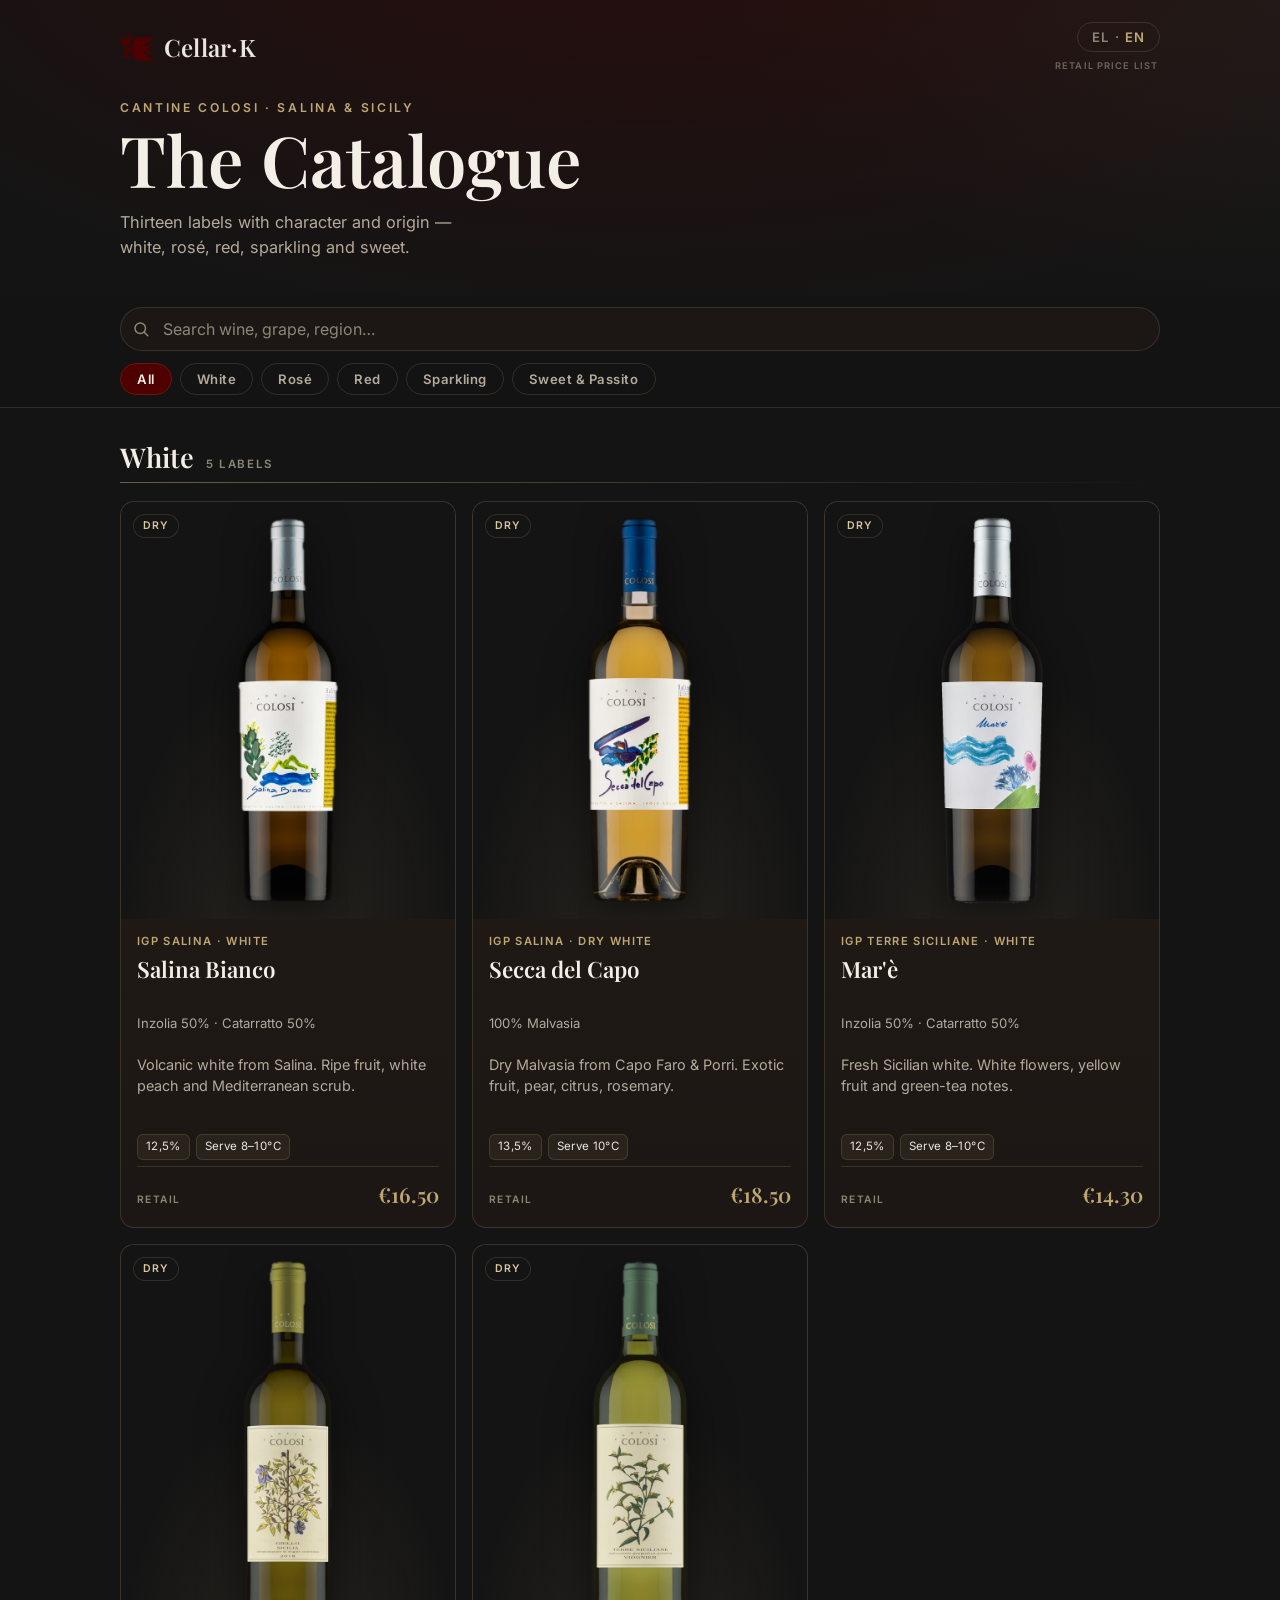
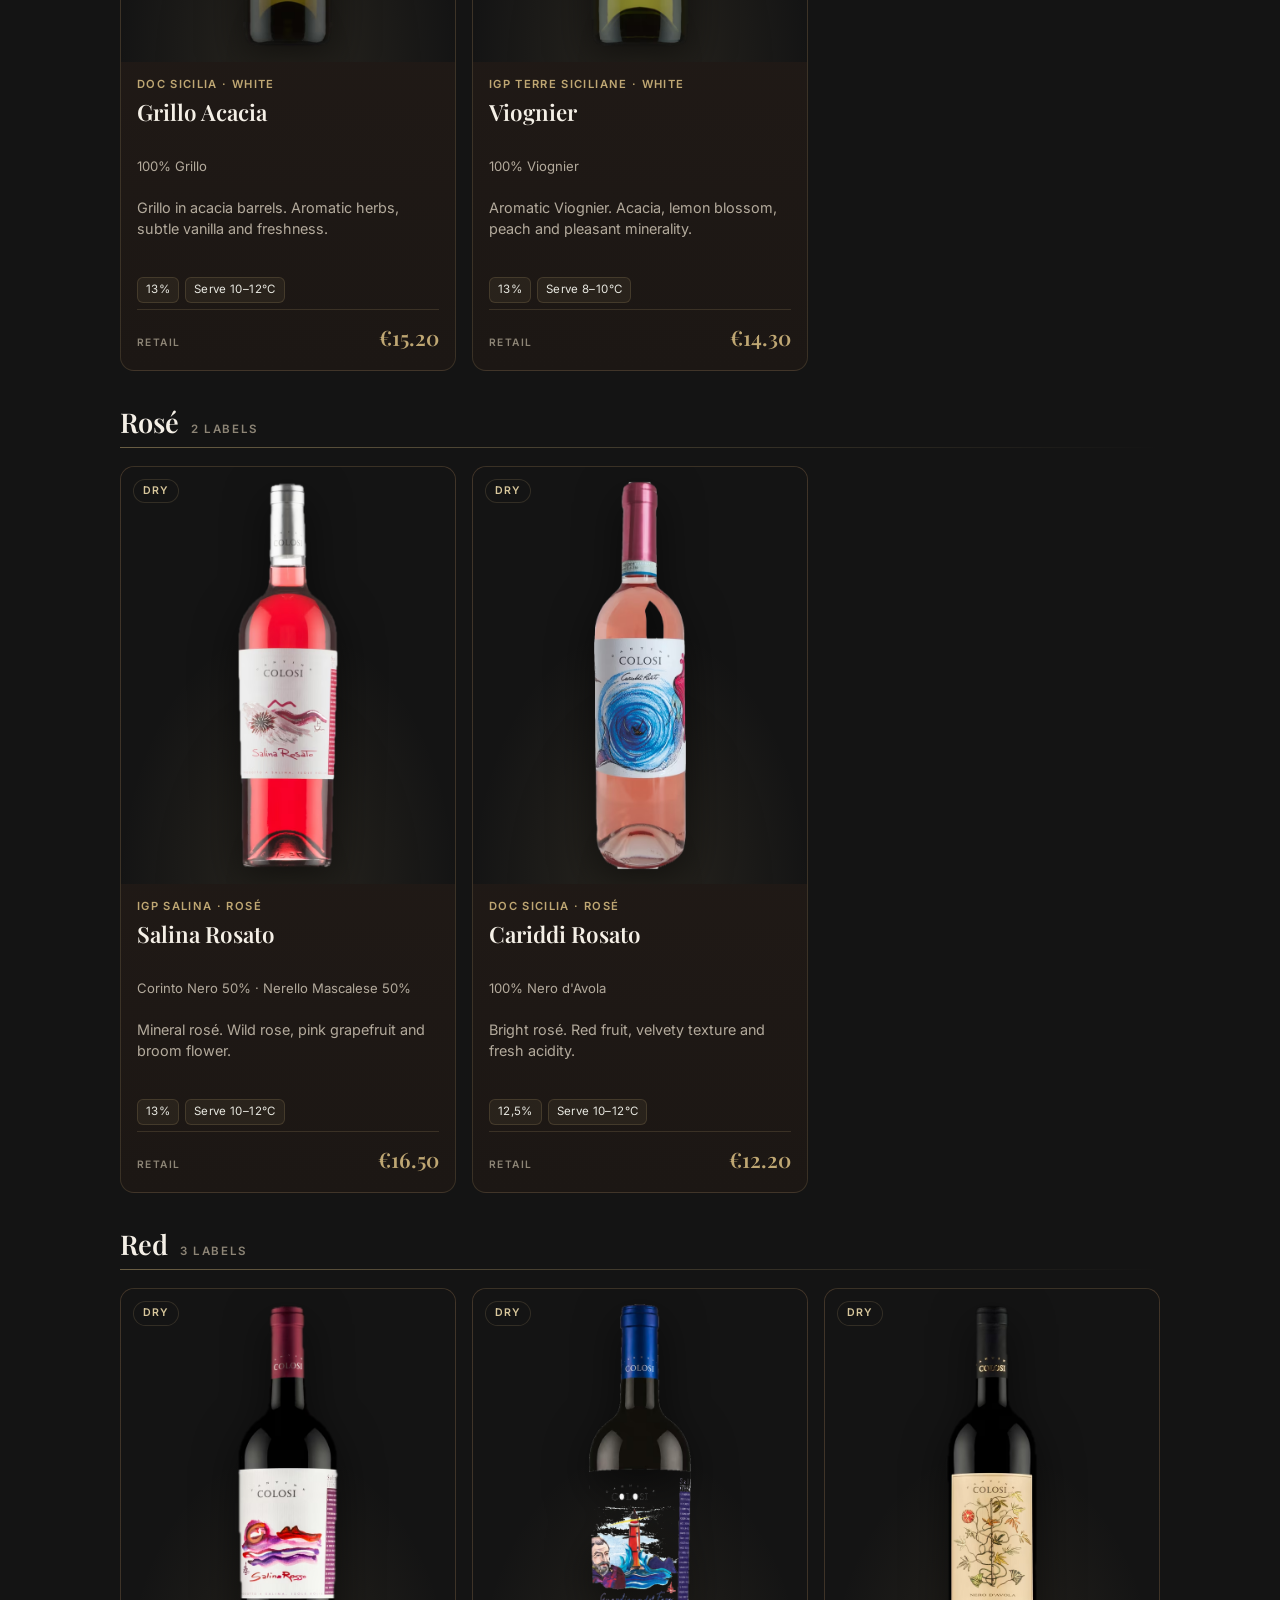
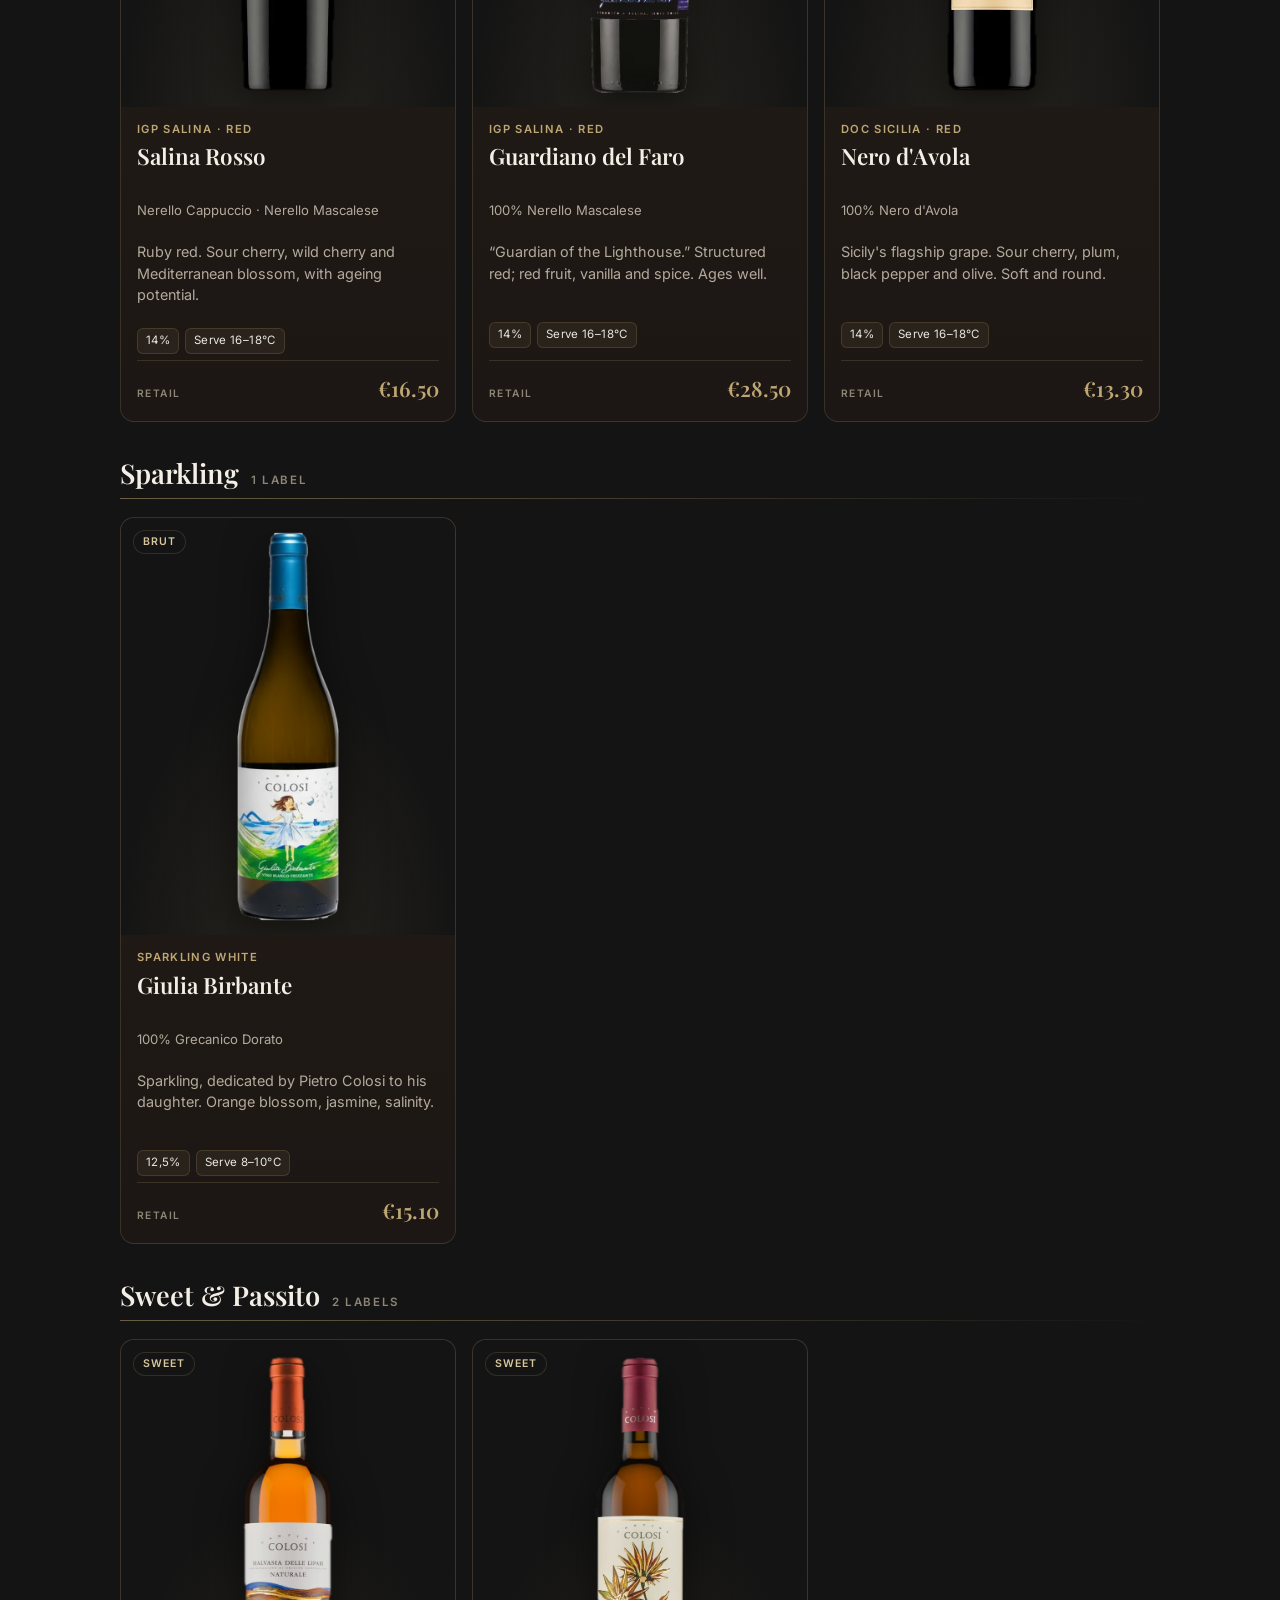
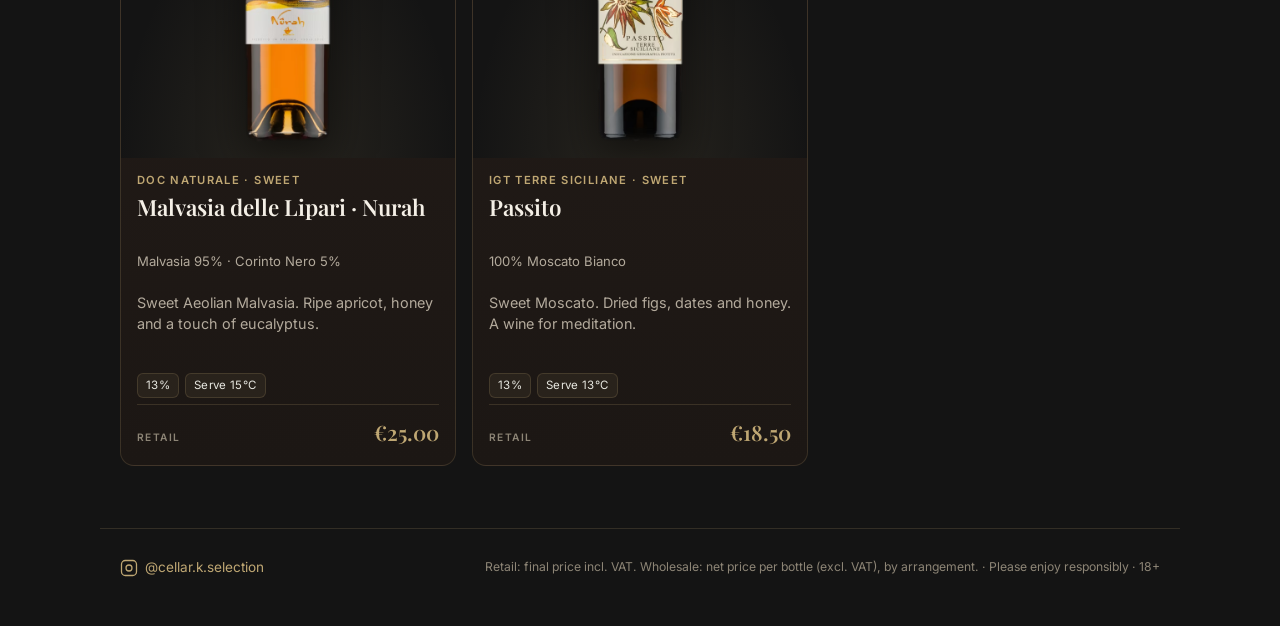
==== catalogue/index.html @ 110c857b "Security hardening: remove public wholesale prices, add CSP + noindex - Wholesale leak closed: strip" ====
<!doctype html>
<html lang="en">
<head>
  <meta charset="utf-8" />
  <meta name="viewport" content="width=device-width, initial-scale=1, viewport-fit=cover" />
  <meta name="robots" content="noindex, nofollow"><!-- QR-only microsite: keep out of search -->
  <meta name="theme-color" content="#141414" />
  <title>Cellar·K — Wine Catalogue</title>
  <meta name="description" content="Cellar·K — digital wine catalogue. Cantine Colosi, Salina & Sicily." />
  <link rel="icon" href="assets/favicon-32.png" />
  <link rel="apple-touch-icon" href="assets/apple-touch-icon.png" />
  <link rel="preconnect" href="https://fonts.googleapis.com" />
  <link rel="preconnect" href="https://fonts.gstatic.com" crossorigin />
  <!-- Playfair Display has UPRIGHT Greek (EB Garamond's Greek lowercase is slanted/
       cursive, which looked off); one font, consistent in EN and EL. -->
  <link href="https://fonts.googleapis.com/css2?family=Playfair+Display:wght@500;600;700&family=Inter:wght@400;500;600&display=swap" rel="stylesheet" />
  <link rel="stylesheet" href="style.css?v=7" />
</head>
<body>
  <header class="hero">
    <div class="hero-top">
      <a class="brand" href="#">
        <img class="brand-mark" src="assets/logo-mark.png" alt="Cellar·K" />
        <span class="brand-word">Cellar·K</span>
      </a>
      <div class="hero-top-right">
        <button class="lang" id="lang" type="button" aria-label="Language / Γλώσσα">
          <span data-lang="gr">EL</span>
          <span class="lang-sep">·</span>
          <span data-lang="en">EN</span>
        </button>
        <span class="hero-mode" id="hero-mode" hidden></span>
      </div>
    </div>
    <p class="hero-tagline" id="tagline"></p>
    <h1 class="hero-title" data-gr="Ο Κατάλογος" data-en="The Catalogue">The Catalogue</h1>
    <p class="hero-sub" data-gr="Δεκατρείς ετικέτες με χαρακτήρα και καταγωγή — λευκά, ροζέ, ερυθρά, αφρώδη και γλυκά."
       data-en="Thirteen labels with character and origin — white, rosé, red, sparkling and sweet.">Thirteen labels with character and origin — white, rosé, red, sparkling and sweet.</p>
  </header>

  <div class="controls">
    <div class="search-wrap">
      <svg class="search-icon" viewBox="0 0 24 24" aria-hidden="true"><circle cx="11" cy="11" r="7"/><path d="m21 21-4.3-4.3"/></svg>
      <input id="search" type="search" autocomplete="off" />
    </div>
    <nav class="tabs" id="tabs" aria-label="Κατηγορίες"></nav>
  </div>

  <main id="app"></main>

  <footer class="foot" id="foot"></footer>

  <!-- Bottle zoom + full detail card -->
  <div class="lightbox" id="lightbox" hidden role="dialog" aria-modal="true" aria-label="">
    <button class="lightbox-close" id="lightbox-close" type="button" aria-label="Close">
      <svg viewBox="0 0 24 24" aria-hidden="true"><path d="M6 6l12 12M18 6L6 18"/></svg>
    </button>
    <div class="detail-card" id="detail-card"></div>
  </div>

  <script src="script.js?v=8"></script>
</body>
</html>
---- catalogue/style.css ----
/* Cellar·K — catalogue (kafeneon-style: plain HTML/CSS/JS, no build).
   Brand palette: ink #141414 · oxblood #4E0000 · gold #BFA773 · bone #E7E7E0 */

:root {
  --ink:        #141414;
  --ink-soft:   #1c1714;
  --ink-raise:  #241c18;
  --oxblood:    #4E0000;
  --oxblood-lift:#6a1414;
  --gold:       #BFA773;
  --gold-soft:  #d8c79c;
  --bone:       #E7E7E0;
  --cream:      #f4efe6;
  --muted:      #b3aa9c;
  --muted-dim:  #8d8576;
  --hair:       rgba(191,167,115,.18);
  --serif: "Playfair Display", Georgia, "Times New Roman", serif;
  --sans:  "Inter", system-ui, -apple-system, "Segoe UI", Helvetica, Arial, sans-serif;
  --wrap: 1080px;
  --ease: cubic-bezier(.22,.61,.36,1);
}

* { box-sizing: border-box; }

html { -webkit-text-size-adjust: 100%; }

body {
  margin: 0;
  background: var(--ink);
  color: var(--bone);
  font-family: var(--sans);
  font-size: 16px;
  line-height: 1.55;
  -webkit-font-smoothing: antialiased;
  background-image:
    radial-gradient(120% 80% at 50% -10%, rgba(78,0,0,.35), transparent 60%),
    radial-gradient(80% 60% at 100% 0%, rgba(191,167,115,.06), transparent 55%);
  background-attachment: fixed;
}

/* ---------- Hero ---------- */
.hero {
  max-width: var(--wrap);
  margin: 0 auto;
  padding: 22px 20px 8px;
}
.hero-top {
  display: flex;
  align-items: center;
  justify-content: space-between;
  gap: 12px;
}
.brand {
  display: inline-flex;
  align-items: center;
  gap: 10px;
  text-decoration: none;
  color: var(--bone);
}
.brand-mark { width: 34px; height: 34px; object-fit: contain; }
.brand-word {
  font-family: var(--serif);
  font-size: 1.5rem;
  font-weight: 600;
  letter-spacing: .01em;
}
.lang {
  appearance: none;
  background: transparent;
  border: 1px solid var(--hair);
  color: var(--muted);
  border-radius: 999px;
  padding: 6px 14px;
  font-family: var(--sans);
  font-size: .82rem;
  font-weight: 600;
  letter-spacing: .06em;
  cursor: pointer;
  transition: border-color .2s var(--ease), color .2s var(--ease);
}
.lang:hover { border-color: var(--gold); }
.lang [data-lang] { color: var(--muted-dim); transition: color .2s var(--ease); }
.lang [data-lang].on { color: var(--gold); }
.lang-sep { color: var(--muted-dim); margin: 0 2px; }

.hero-tagline {
  margin: 26px 0 0;
  font-size: .76rem;
  letter-spacing: .22em;
  text-transform: uppercase;
  color: var(--gold);
  font-weight: 600;
}
.hero-title {
  font-family: var(--serif);
  font-weight: 600;
  font-size: clamp(2.6rem, 9vw, 4.4rem);
  line-height: 1.02;
  margin: 6px 0 0;
  color: var(--cream);
}
.hero-sub {
  margin: 14px 0 0;
  max-width: 38ch;
  color: var(--muted);
  font-size: 1.02rem;
}

/* Stack the language toggle and the (deliberately quiet) price-list label */
.hero-top-right {
  display: flex;
  flex-direction: column;
  align-items: flex-end;
  gap: 7px;
}
/* Which price list this URL shows — kept low-key, tucked under the language
   toggle so it doesn't draw the eye. */
.hero-mode {
  font-size: .58rem;
  font-weight: 600;
  letter-spacing: .12em;
  text-transform: uppercase;
  color: var(--muted-dim);
  opacity: .7;
  padding-right: 2px;
}
.hero-mode[hidden] { display: none; }
.hero-mode.is-trade { color: var(--muted-dim); }

/* ---------- Controls (search + tabs) ---------- */
.controls {
  position: sticky;
  top: 0;
  z-index: 20;
  background: rgba(20,20,20,.82);
  backdrop-filter: blur(14px);
  -webkit-backdrop-filter: blur(14px);
  border-bottom: 1px solid var(--hair);
  margin-top: 26px;
}
.search-wrap {
  max-width: var(--wrap);
  margin: 0 auto;
  padding: 12px 20px 0;
  position: relative;
  display: flex;
  align-items: center;
}
.search-icon {
  position: absolute;
  left: 32px;
  width: 18px; height: 18px;
  fill: none;
  stroke: var(--muted-dim);
  stroke-width: 2;
  stroke-linecap: round;
  pointer-events: none;
}
#search {
  width: 100%;
  background: var(--ink-soft);
  border: 1px solid var(--hair);
  border-radius: 999px;
  color: var(--bone);
  font-family: var(--sans);
  font-size: 1rem;
  padding: 11px 16px 11px 42px;
  outline: none;
  transition: border-color .2s var(--ease);
}
#search:focus { border-color: var(--gold); }
#search::placeholder { color: var(--muted-dim); }

.tabs {
  max-width: var(--wrap);
  margin: 0 auto;
  padding: 12px 20px;
  display: flex;
  gap: 8px;
  overflow-x: auto;
  scrollbar-width: none;
}
.tabs::-webkit-scrollbar { display: none; }
.tab {
  flex: 0 0 auto;
  appearance: none;
  background: transparent;
  border: 1px solid var(--hair);
  color: var(--muted);
  border-radius: 999px;
  padding: 7px 16px;
  font-family: var(--sans);
  font-size: .82rem;
  font-weight: 600;
  letter-spacing: .04em;
  white-space: nowrap;
  cursor: pointer;
  transition: all .2s var(--ease);
}
.tab:hover { border-color: var(--gold-soft); color: var(--bone); }
.tab.on {
  background: var(--oxblood);
  border-color: var(--oxblood-lift);
  color: var(--cream);
}

/* ---------- Wine grid ---------- */
#app {
  max-width: var(--wrap);
  margin: 0 auto;
  padding: 24px 20px 8px;
}
.cat-group { margin-bottom: 30px; }
.cat-group-title {
  font-family: var(--serif);
  font-size: 1.7rem;
  font-weight: 600;
  color: var(--cream);
  margin: 4px 0 4px;
  display: flex;
  align-items: baseline;
  gap: 12px;
}
.cat-group-count {
  font-family: var(--sans);
  font-size: .72rem;
  letter-spacing: .14em;
  text-transform: uppercase;
  color: var(--muted-dim);
  font-weight: 600;
}
.cat-rule {
  height: 1px;
  background: linear-gradient(90deg, var(--gold), transparent);
  opacity: .5;
  margin: 0 0 18px;
}

.grid {
  display: grid;
  /* Always 3 wines per row on desktop (drops to 2, then 1 on narrow screens) */
  grid-template-columns: repeat(3, 1fr);
  gap: 16px;
}

.card {
  position: relative;
  display: flex;
  flex-direction: column;
  background: linear-gradient(180deg, var(--ink-raise), var(--ink-soft));
  border: 1px solid var(--hair);
  border-radius: 14px;
  overflow: hidden;
  transition: border-color .25s var(--ease), transform .25s var(--ease);
}
.card:hover { border-color: var(--gold-soft); transform: translateY(-3px); }

/* Photo: identical fixed box for every card; the standardized transparent
   images (uniform 4:5 canvas, uniform bottle height) make all bottles the
   same on-screen size. */
.card-photo {
  position: relative;
  aspect-ratio: 4 / 5;
  background:
    radial-gradient(72% 92% at 50% 102%, rgba(191,167,115,.12), transparent 70%),
    var(--ink);
  overflow: hidden;
  cursor: zoom-in;
}
.card-photo img {
  width: 100%;
  height: 100%;
  object-fit: contain;
  object-position: center bottom;
  filter: drop-shadow(0 16px 22px rgba(0,0,0,.55));
}
.card-badge {
  position: absolute;
  top: 12px;
  left: 12px;
  font-size: .66rem;
  letter-spacing: .1em;
  text-transform: uppercase;
  font-weight: 600;
  color: var(--gold-soft);
  background: rgba(20,20,20,.6);
  border: 1px solid var(--hair);
  border-radius: 999px;
  padding: 3px 9px;
}

/* Body is a flex column; the price row is pushed to the bottom so prices
   line up across cards regardless of title/description length. */
.card-body {
  padding: 14px 16px 16px;
  display: flex;
  flex-direction: column;
  gap: 6px;
  flex: 1;
}
.card-type {
  font-size: .7rem;
  letter-spacing: .12em;
  text-transform: uppercase;
  color: var(--gold);
  font-weight: 600;
  white-space: nowrap;
  overflow: hidden;
  text-overflow: ellipsis;
}
.card-name {
  font-family: var(--serif);
  font-size: 1.4rem;
  font-weight: 600;
  line-height: 1.12;
  color: var(--cream);
  /* reserve two lines so every card's title block is the same height */
  min-height: 2.24em;
  display: -webkit-box;
  -webkit-line-clamp: 2;
  -webkit-box-orient: vertical;
  overflow: hidden;
}
.card-grape {
  font-size: .82rem;
  color: var(--muted);
  white-space: nowrap;
  overflow: hidden;
  text-overflow: ellipsis;
}
.card-note {
  font-size: .9rem;
  color: var(--muted);
  line-height: 1.5;
  /* reserve three lines so descriptions don't shift the price row */
  min-height: 4.05em;
  display: -webkit-box;
  -webkit-line-clamp: 3;
  -webkit-box-orient: vertical;
  overflow: hidden;
}

.card-specs {
  display: flex;
  flex-wrap: wrap;
  gap: 6px;
  margin-top: 2px;
}
.spec {
  font-size: .72rem;
  letter-spacing: .03em;
  color: var(--bone);
  background: rgba(191,167,115,.08);
  border: 1px solid var(--hair);
  border-radius: 6px;
  padding: 3px 8px;
  white-space: nowrap;
}

/* Price row — pinned to the bottom of every card */
.card-price {
  margin-top: auto;
  padding-top: 11px;
  border-top: 1px solid var(--hair);
  display: flex;
  align-items: baseline;
  justify-content: space-between;
  gap: 8px;
}
.card-price-tier {
  font-size: .64rem;
  letter-spacing: .14em;
  text-transform: uppercase;
  color: var(--muted-dim);
  font-weight: 600;
}
.card-price-amount {
  font-family: var(--serif);
  font-size: 1.32rem;
  font-weight: 600;
  color: var(--gold);
  white-space: nowrap;
}
.card-price-amount.is-empty { color: var(--muted-dim); }

.empty {
  text-align: center;
  color: var(--muted-dim);
  padding: 48px 0;
  font-size: 1.05rem;
}

/* ---------- Footer ---------- */
.foot {
  max-width: var(--wrap);
  margin: 0 auto;
  padding: 28px 20px 48px;
  border-top: 1px solid var(--hair);
  margin-top: 24px;
  display: flex;
  flex-wrap: wrap;
  align-items: center;
  justify-content: space-between;
  gap: 14px;
  color: var(--muted-dim);
  font-size: .85rem;
}
.foot a { color: var(--gold); text-decoration: none; }
.foot a:hover { color: var(--gold-soft); }
.foot-socials { display: inline-flex; gap: 14px; align-items: center; }
.foot-social {
  display: inline-flex;
  align-items: center;
  gap: 7px;
  color: var(--muted);
}
.foot-social svg { width: 18px; height: 18px; fill: none; stroke: currentColor; stroke-width: 1.7; }
.foot-social:hover { color: var(--gold); }
.foot-legal { font-size: .76rem; color: var(--muted-dim); }

/* ---------- Responsive ---------- */
@media (max-width: 560px) {
  /* Keep THREE columns on phones — compact, bottle-focused tiles
     (tap a bottle for the full detail card). */
  .grid { grid-template-columns: repeat(3, 1fr); gap: 8px; }
  .card-body { padding: 9px 9px 11px; gap: 4px; }
  .card-badge { font-size: .52rem; padding: 2px 6px; top: 7px; left: 7px; }
  .card-type { font-size: .55rem; letter-spacing: .05em; }
  .card-name { font-size: .85rem; min-height: 2.05em; }
  .card-grape { display: none; }
  .card-note { display: none; }
  .card-specs { display: none; }
  .card-price { padding-top: 7px; }
  .card-price-tier { font-size: .5rem; }
  .card-price-amount { font-size: .9rem; }
  .hero-sub { font-size: .95rem; }
}

/* ---------- Lightbox (full-scale bottle zoom) ---------- */
.lightbox {
  position: fixed;
  inset: 0;
  z-index: 100;
  display: flex;
  align-items: center;
  justify-content: center;
  padding: 28px;
  background: rgba(10, 10, 10, .94);
  -webkit-backdrop-filter: blur(8px);
  backdrop-filter: blur(8px);
  animation: lb-fade .18s var(--ease);
}
.lightbox[hidden] { display: none; }
@keyframes lb-fade { from { opacity: 0; } to { opacity: 1; } }

@keyframes lb-pop { from { transform: scale(.94); opacity: .3; } to { transform: scale(1); opacity: 1; } }

/* Detail card: zoomed bottle + all the wine's info */
.detail-card {
  display: flex;
  width: 100%;
  max-width: 920px;
  max-height: 88vh;
  background: linear-gradient(180deg, var(--ink-raise), var(--ink-soft));
  border: 1px solid var(--hair);
  border-radius: 18px;
  overflow: hidden;
  box-shadow: 0 40px 90px rgba(0, 0, 0, .6);
  animation: lb-pop .24s var(--ease);
}
.detail-media {
  position: relative;
  flex: 0 0 42%;
  display: flex;
  align-items: center;
  justify-content: center;
  padding: 30px 16px;
  background:
    radial-gradient(72% 92% at 50% 100%, rgba(191,167,115,.14), transparent 70%),
    var(--ink);
}
.detail-media .card-badge { top: 16px; left: 16px; }
.detail-img {
  max-height: 74vh;
  max-width: 100%;
  width: auto;
  object-fit: contain;
  filter: drop-shadow(0 24px 38px rgba(0, 0, 0, .55));
}
.detail-info {
  flex: 1;
  min-width: 0;
  padding: 34px 32px;
  overflow-y: auto;
  display: flex;
  flex-direction: column;
  gap: 12px;
}
.detail-type {
  font-size: .74rem;
  letter-spacing: .14em;
  text-transform: uppercase;
  color: var(--gold);
  font-weight: 600;
}
.detail-name {
  font-family: var(--serif);
  font-size: 2.1rem;
  font-weight: 600;
  line-height: 1.08;
  color: var(--cream);
  margin: 0;
}
.detail-grape { color: var(--muted); font-size: .95rem; margin: 0; }
.detail-note { color: var(--bone); font-size: 1.02rem; line-height: 1.6; margin: 6px 0; }
.detail-specs { display: flex; flex-wrap: wrap; gap: 8px; margin-top: 2px; }
.detail-price {
  margin-top: auto;
  padding-top: 18px;
  border-top: 1px solid var(--hair);
  display: flex;
  align-items: baseline;
  justify-content: space-between;
  gap: 10px;
}
.detail-price-tier {
  font-size: .7rem;
  letter-spacing: .14em;
  text-transform: uppercase;
  color: var(--muted-dim);
  font-weight: 600;
}
.detail-price-amount {
  font-family: var(--serif);
  font-size: 1.9rem;
  font-weight: 600;
  color: var(--gold);
}
.detail-price-amount.is-empty { color: var(--muted-dim); }

@media (max-width: 640px) {
  .detail-card { flex-direction: column; max-height: 90vh; }
  .detail-media { flex: 0 0 auto; padding: 26px 18px 6px; }
  .detail-img { max-height: 40vh; }
  .detail-info { padding: 22px 22px 26px; gap: 9px; }
  .detail-name { font-size: 1.7rem; }
  .detail-note { font-size: .98rem; }
  .detail-price-amount { font-size: 1.6rem; }
}

.lightbox-close {
  position: fixed;
  top: 16px;
  right: 18px;
  width: 42px;
  height: 42px;
  display: flex;
  align-items: center;
  justify-content: center;
  background: rgba(20, 20, 20, .6);
  border: 1px solid var(--hair);
  border-radius: 999px;
  color: var(--bone);
  cursor: pointer;
  transition: border-color .2s var(--ease), color .2s var(--ease);
}
.lightbox-close:hover { border-color: var(--gold); color: var(--gold); }
.lightbox-close svg { width: 20px; height: 20px; fill: none; stroke: currentColor; stroke-width: 2; stroke-linecap: round; }
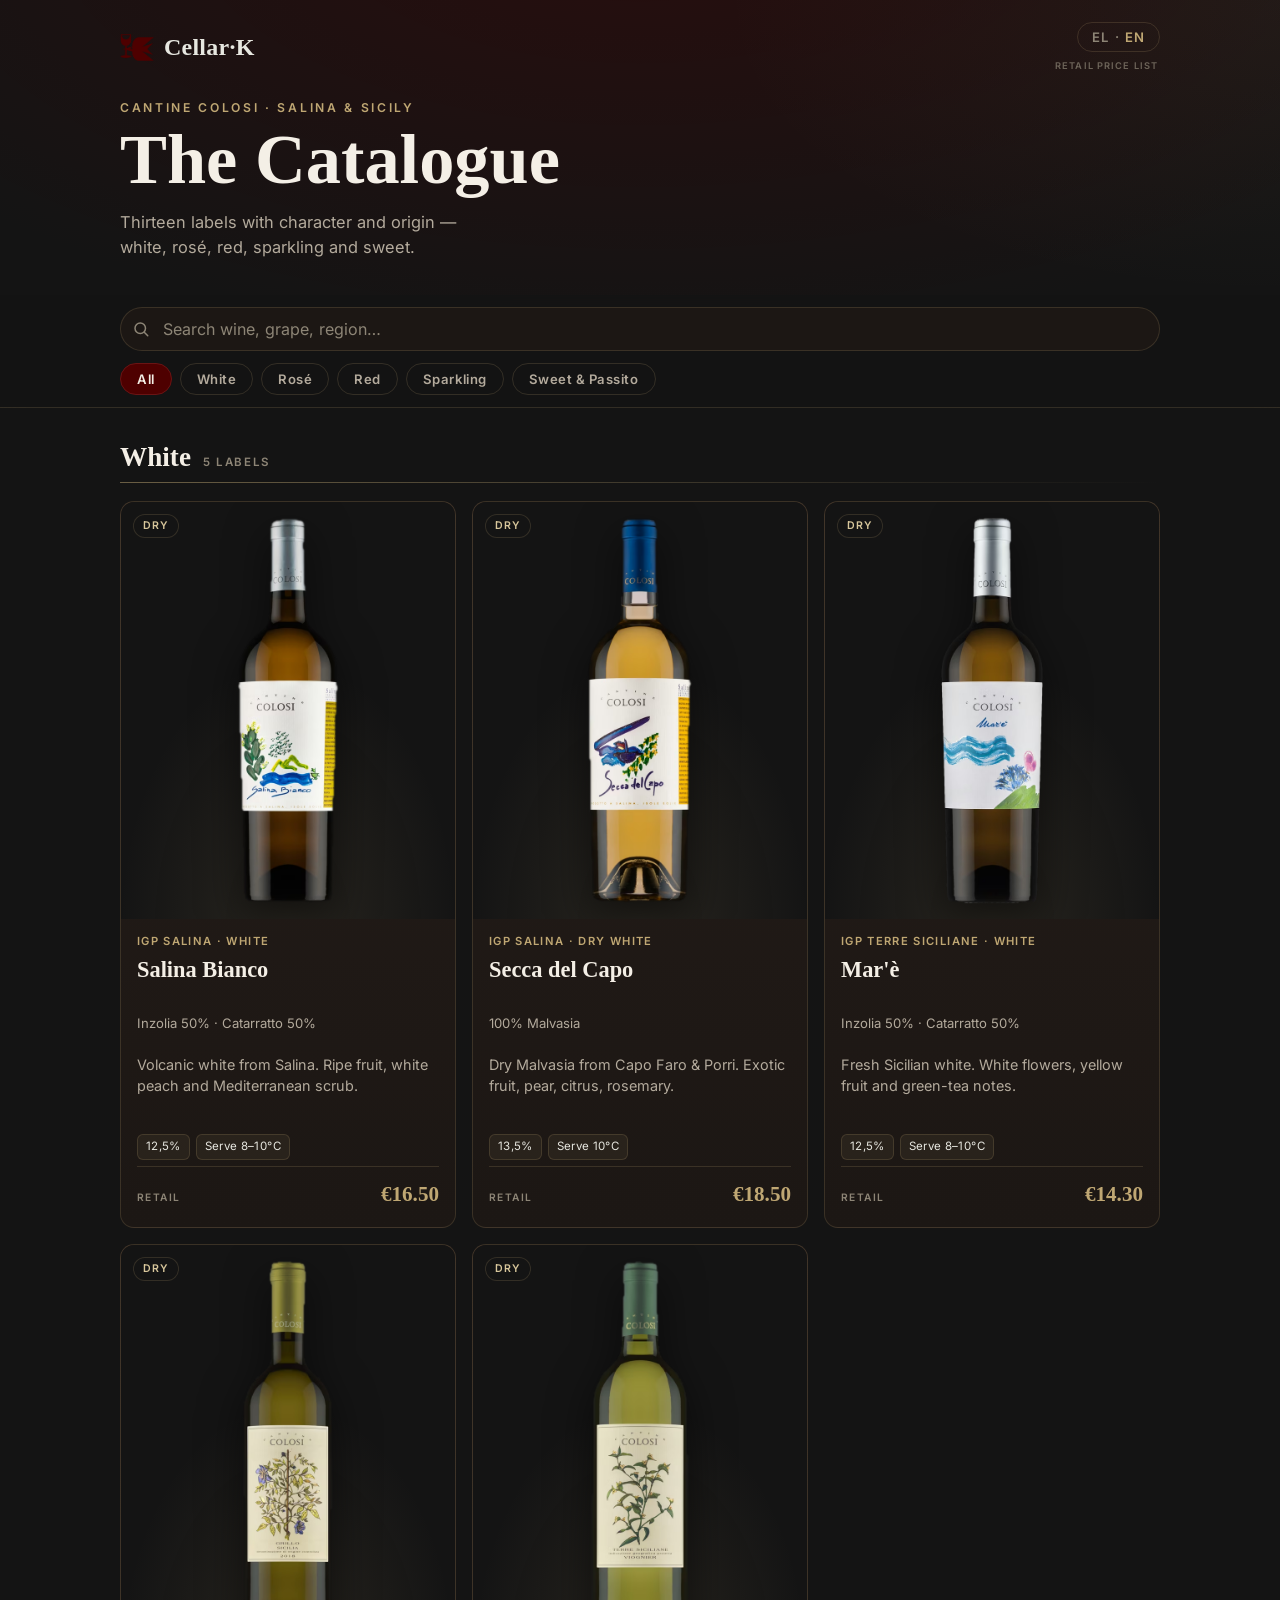
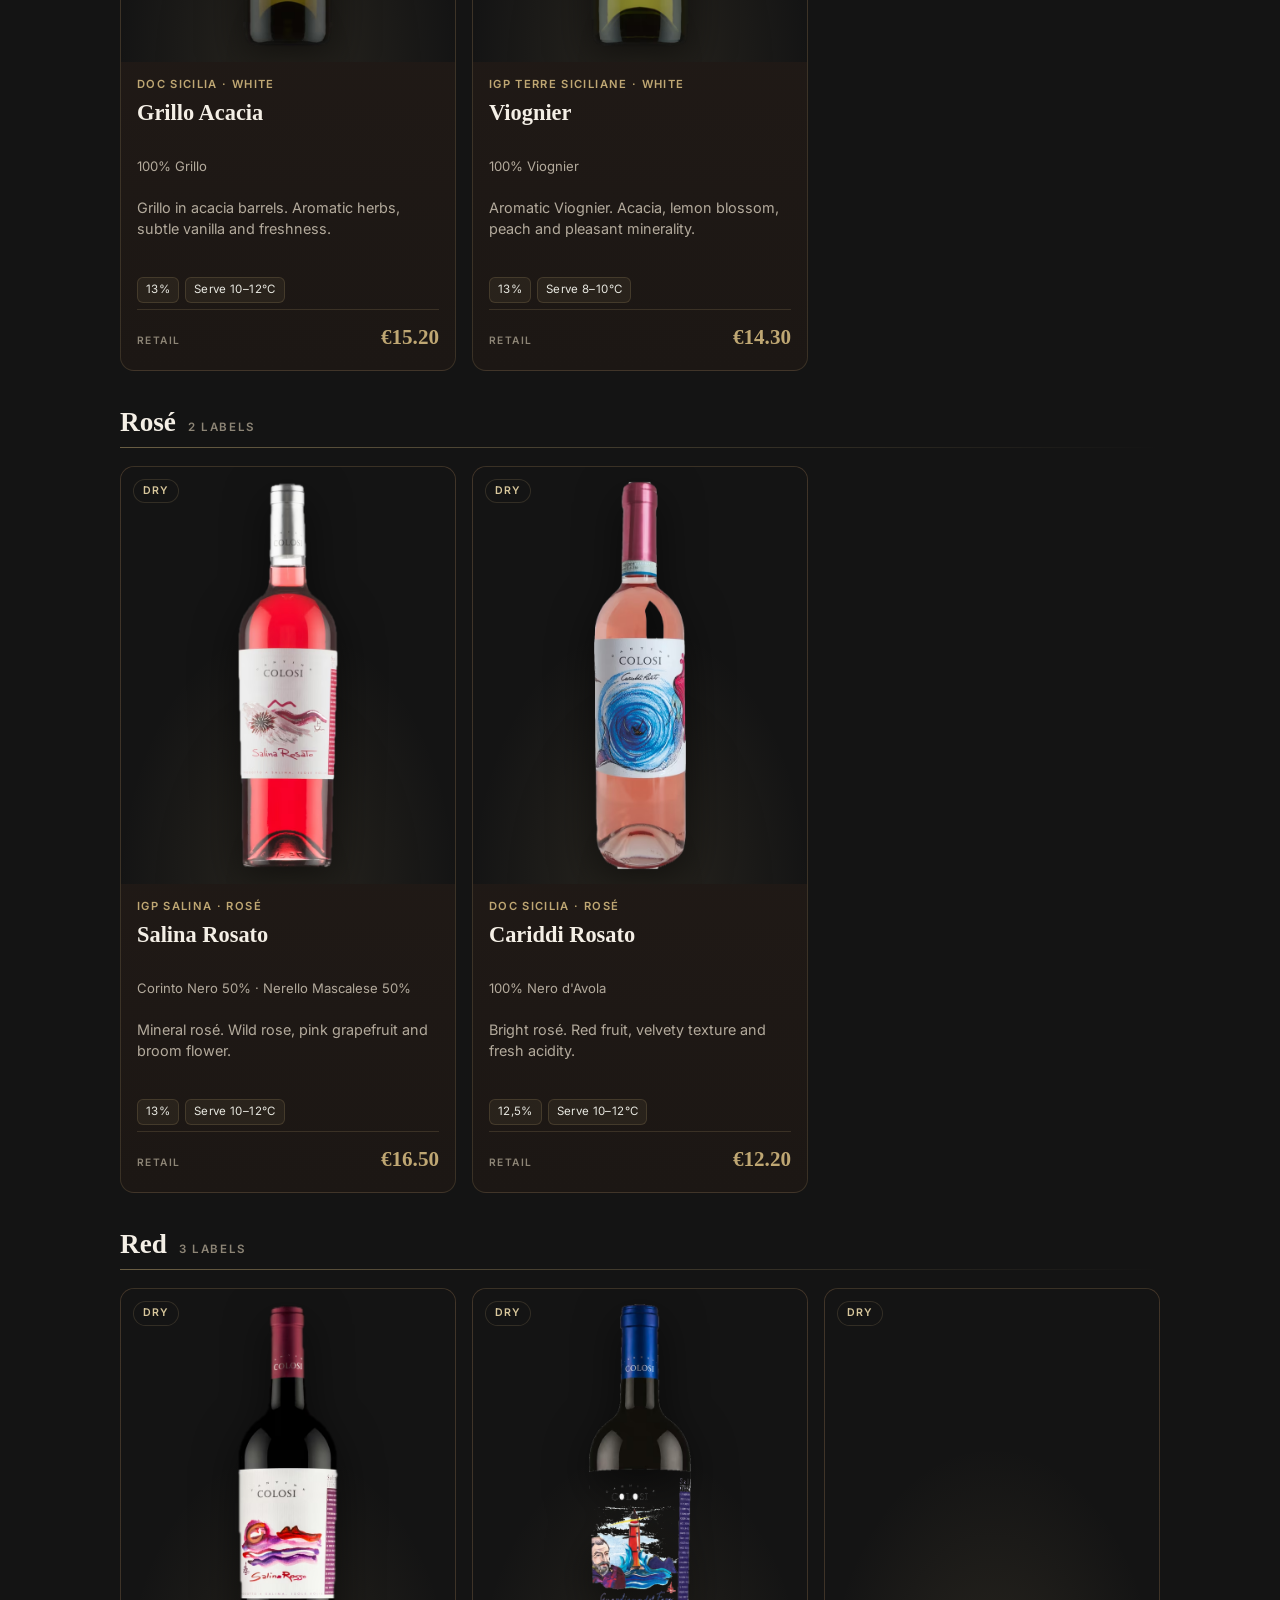
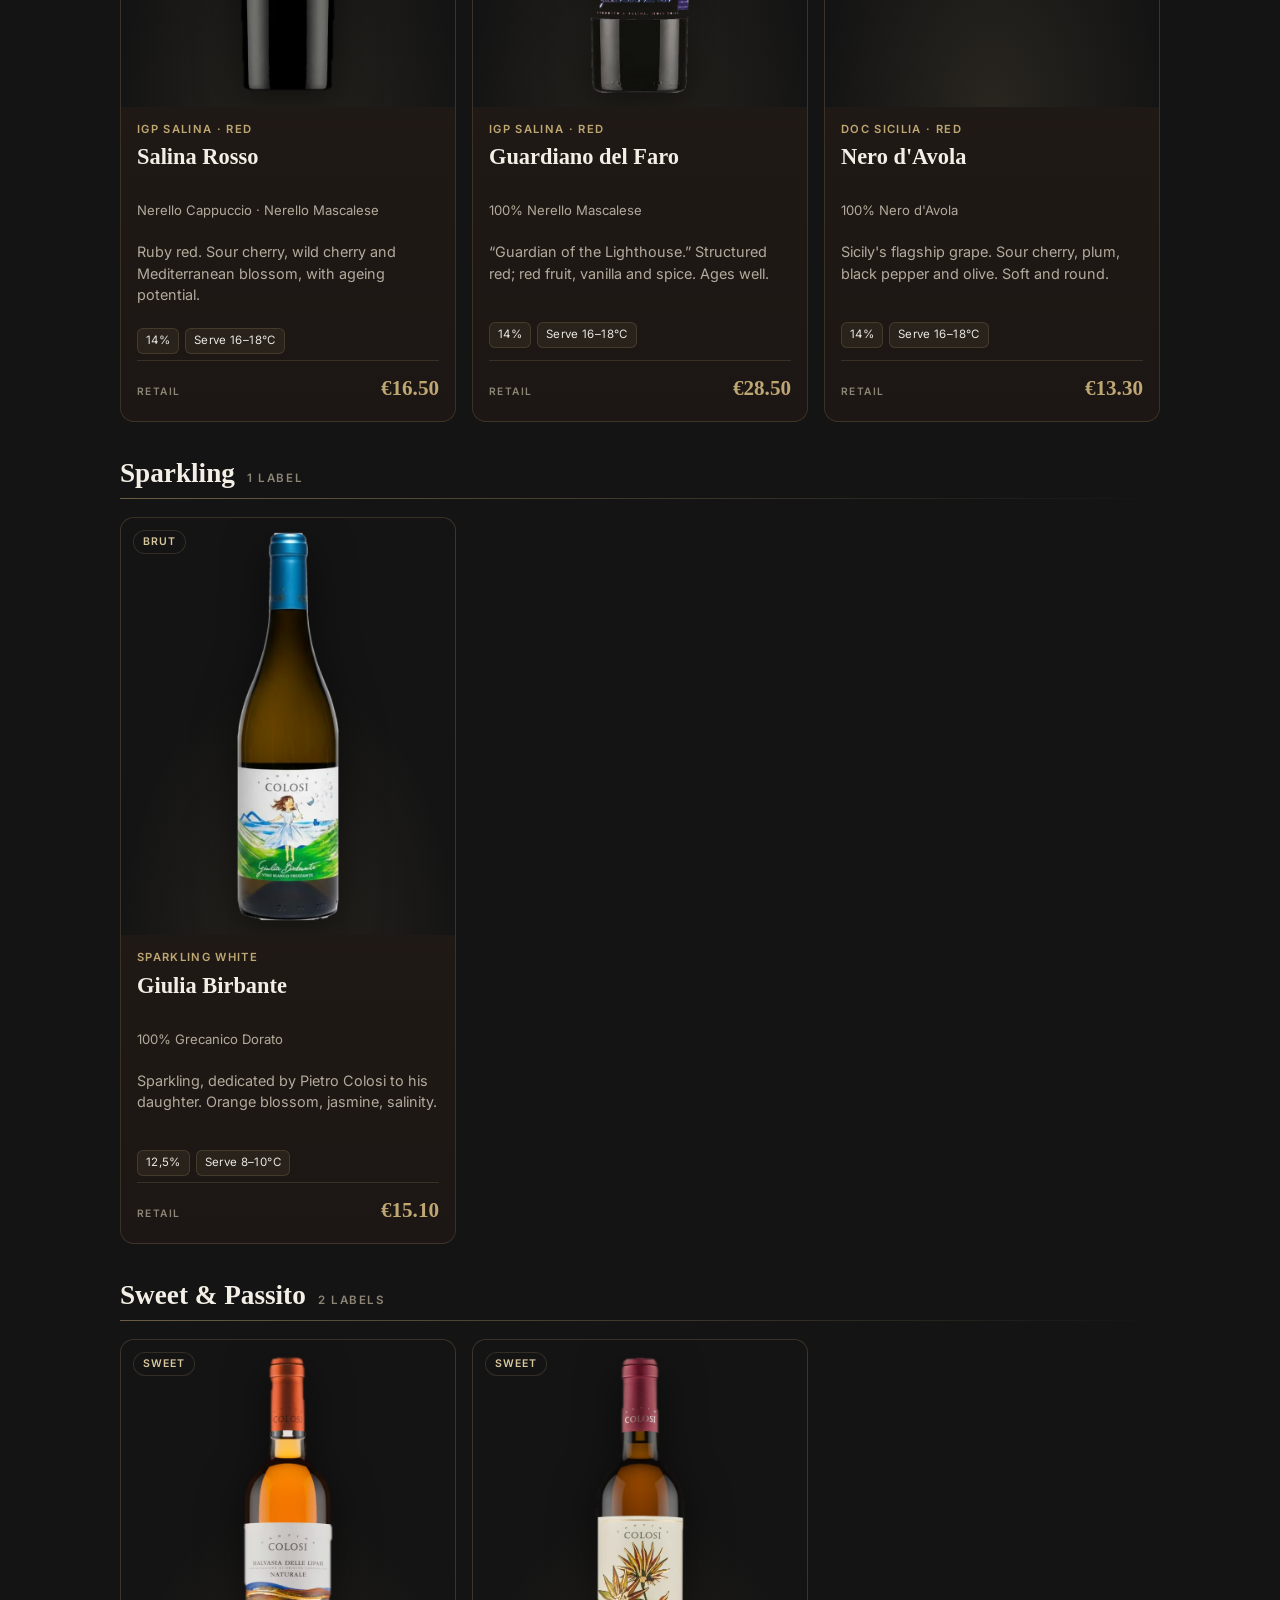
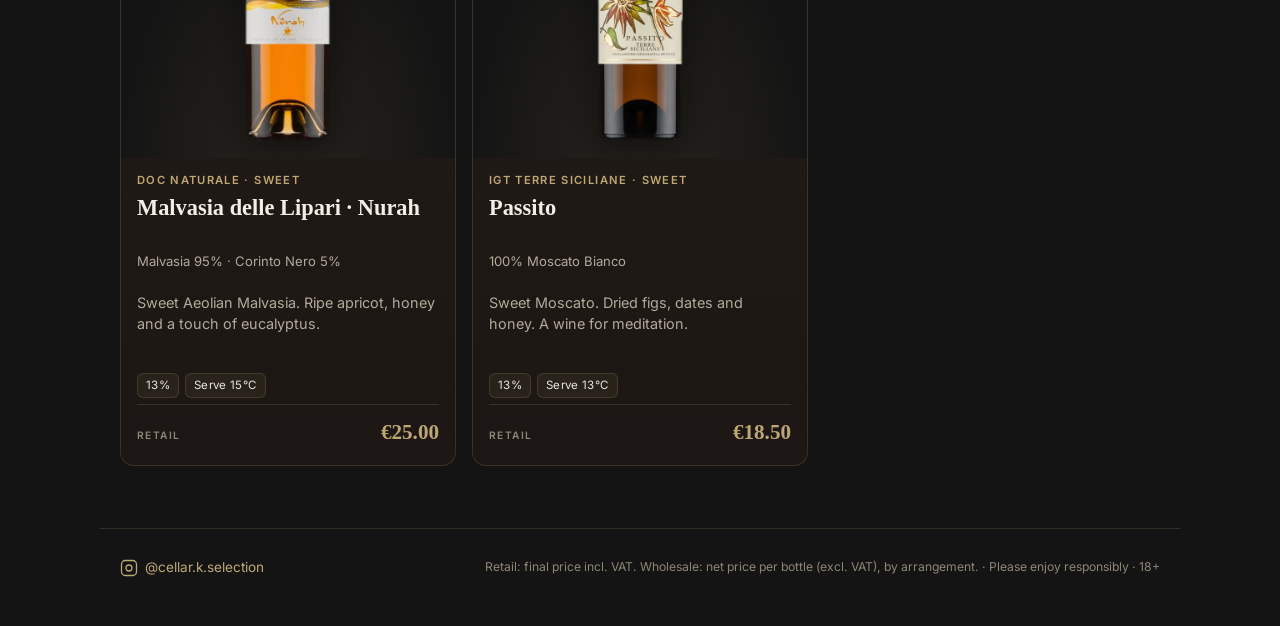
==== commit bc5f3601: "Self-host catalogue fonts (Playfair + Inter) + CSP — zero third-party requests site-wide - catalogue" ====
--- a/catalogue/index.html
+++ b/catalogue/index.html
@@ -5,15 +5,13 @@
   <meta name="viewport" content="width=device-width, initial-scale=1, viewport-fit=cover" />
   <meta name="robots" content="noindex, nofollow"><!-- QR-only microsite: keep out of search -->
   <meta name="theme-color" content="#141414" />
+  <meta http-equiv="Content-Security-Policy" content="default-src 'self'; script-src 'self'; style-src 'self' 'unsafe-inline'; img-src 'self' data:; font-src 'self'; connect-src 'self'; base-uri 'self'; object-src 'none'" />
   <title>Cellar·K — Wine Catalogue</title>
   <meta name="description" content="Cellar·K — digital wine catalogue. Cantine Colosi, Salina & Sicily." />
   <link rel="icon" href="assets/favicon-32.png" />
   <link rel="apple-touch-icon" href="assets/apple-touch-icon.png" />
-  <link rel="preconnect" href="https://fonts.googleapis.com" />
-  <link rel="preconnect" href="https://fonts.gstatic.com" crossorigin />
-  <!-- Playfair Display has UPRIGHT Greek (EB Garamond's Greek lowercase is slanted/
-       cursive, which looked off); one font, consistent in EN and EL. -->
-  <link href="https://fonts.googleapis.com/css2?family=Playfair+Display:wght@500;600;700&family=Inter:wght@400;500;600&display=swap" rel="stylesheet" />
+  <!-- Self-hosted fonts (Playfair Display + Inter, latin+greek) — no Google third-party. -->
+  <link rel="stylesheet" href="assets/fonts/fonts.css?v=1" />
   <link rel="stylesheet" href="style.css?v=7" />
 </head>
 <body>
--- a/catalogue/assets/fonts/fonts.css
+++ b/catalogue/assets/fonts/fonts.css
@@ -0,0 +1,165 @@
+/* Cellar·K QR catalogue — self-hosted fonts (Playfair Display + Inter, latin+greek).
+   Removes the Google Fonts third-party request. */
+
+/* greek-ext */
+@font-face {
+  font-family: 'Inter';
+  font-style: normal;
+  font-weight: 400;
+  font-display: swap;
+  src: url(inter-greek-ext-normal-400.woff2) format('woff2');
+  unicode-range: U+1F00-1FFF;
+}
+/* greek */
+@font-face {
+  font-family: 'Inter';
+  font-style: normal;
+  font-weight: 400;
+  font-display: swap;
+  src: url(inter-greek-normal-400.woff2) format('woff2');
+  unicode-range: U+0370-0377, U+037A-037F, U+0384-038A, U+038C, U+038E-03A1, U+03A3-03FF;
+}
+/* latin-ext */
+@font-face {
+  font-family: 'Inter';
+  font-style: normal;
+  font-weight: 400;
+  font-display: swap;
+  src: url(inter-latin-ext-normal-400.woff2) format('woff2');
+  unicode-range: U+0100-02BA, U+02BD-02C5, U+02C7-02CC, U+02CE-02D7, U+02DD-02FF, U+0304, U+0308, U+0329, U+1D00-1DBF, U+1E00-1E9F, U+1EF2-1EFF, U+2020, U+20A0-20AB, U+20AD-20C0, U+2113, U+2C60-2C7F, U+A720-A7FF;
+}
+/* latin */
+@font-face {
+  font-family: 'Inter';
+  font-style: normal;
+  font-weight: 400;
+  font-display: swap;
+  src: url(inter-latin-normal-400.woff2) format('woff2');
+  unicode-range: U+0000-00FF, U+0131, U+0152-0153, U+02BB-02BC, U+02C6, U+02DA, U+02DC, U+0304, U+0308, U+0329, U+2000-206F, U+20AC, U+2122, U+2191, U+2193, U+2212, U+2215, U+FEFF, U+FFFD;
+}
+/* greek-ext */
+@font-face {
+  font-family: 'Inter';
+  font-style: normal;
+  font-weight: 500;
+  font-display: swap;
+  src: url(inter-greek-ext-normal-400.woff2) format('woff2');
+  unicode-range: U+1F00-1FFF;
+}
+/* greek */
+@font-face {
+  font-family: 'Inter';
+  font-style: normal;
+  font-weight: 500;
+  font-display: swap;
+  src: url(inter-greek-normal-400.woff2) format('woff2');
+  unicode-range: U+0370-0377, U+037A-037F, U+0384-038A, U+038C, U+038E-03A1, U+03A3-03FF;
+}
+/* latin-ext */
+@font-face {
+  font-family: 'Inter';
+  font-style: normal;
+  font-weight: 500;
+  font-display: swap;
+  src: url(inter-latin-ext-normal-400.woff2) format('woff2');
+  unicode-range: U+0100-02BA, U+02BD-02C5, U+02C7-02CC, U+02CE-02D7, U+02DD-02FF, U+0304, U+0308, U+0329, U+1D00-1DBF, U+1E00-1E9F, U+1EF2-1EFF, U+2020, U+20A0-20AB, U+20AD-20C0, U+2113, U+2C60-2C7F, U+A720-A7FF;
+}
+/* latin */
+@font-face {
+  font-family: 'Inter';
+  font-style: normal;
+  font-weight: 500;
+  font-display: swap;
+  src: url(inter-latin-normal-400.woff2) format('woff2');
+  unicode-range: U+0000-00FF, U+0131, U+0152-0153, U+02BB-02BC, U+02C6, U+02DA, U+02DC, U+0304, U+0308, U+0329, U+2000-206F, U+20AC, U+2122, U+2191, U+2193, U+2212, U+2215, U+FEFF, U+FFFD;
+}
+/* greek-ext */
+@font-face {
+  font-family: 'Inter';
+  font-style: normal;
+  font-weight: 600;
+  font-display: swap;
+  src: url(inter-greek-ext-normal-400.woff2) format('woff2');
+  unicode-range: U+1F00-1FFF;
+}
+/* greek */
+@font-face {
+  font-family: 'Inter';
+  font-style: normal;
+  font-weight: 600;
+  font-display: swap;
+  src: url(inter-greek-normal-400.woff2) format('woff2');
+  unicode-range: U+0370-0377, U+037A-037F, U+0384-038A, U+038C, U+038E-03A1, U+03A3-03FF;
+}
+/* latin-ext */
+@font-face {
+  font-family: 'Inter';
+  font-style: normal;
+  font-weight: 600;
+  font-display: swap;
+  src: url(inter-latin-ext-normal-400.woff2) format('woff2');
+  unicode-range: U+0100-02BA, U+02BD-02C5, U+02C7-02CC, U+02CE-02D7, U+02DD-02FF, U+0304, U+0308, U+0329, U+1D00-1DBF, U+1E00-1E9F, U+1EF2-1EFF, U+2020, U+20A0-20AB, U+20AD-20C0, U+2113, U+2C60-2C7F, U+A720-A7FF;
+}
+/* latin */
+@font-face {
+  font-family: 'Inter';
+  font-style: normal;
+  font-weight: 600;
+  font-display: swap;
+  src: url(inter-latin-normal-400.woff2) format('woff2');
+  unicode-range: U+0000-00FF, U+0131, U+0152-0153, U+02BB-02BC, U+02C6, U+02DA, U+02DC, U+0304, U+0308, U+0329, U+2000-206F, U+20AC, U+2122, U+2191, U+2193, U+2212, U+2215, U+FEFF, U+FFFD;
+}
+/* latin-ext */
+@font-face {
+  font-family: 'Playfair Display';
+  font-style: normal;
+  font-weight: 500;
+  font-display: swap;
+  src: url(playfairdisplay-latin-ext-normal-500.woff2) format('woff2');
+  unicode-range: U+0100-02BA, U+02BD-02C5, U+02C7-02CC, U+02CE-02D7, U+02DD-02FF, U+0304, U+0308, U+0329, U+1D00-1DBF, U+1E00-1E9F, U+1EF2-1EFF, U+2020, U+20A0-20AB, U+20AD-20C0, U+2113, U+2C60-2C7F, U+A720-A7FF;
+}
+/* latin */
+@font-face {
+  font-family: 'Playfair Display';
+  font-style: normal;
+  font-weight: 500;
+  font-display: swap;
+  src: url(playfairdisplay-latin-normal-500.woff2) format('woff2');
+  unicode-range: U+0000-00FF, U+0131, U+0152-0153, U+02BB-02BC, U+02C6, U+02DA, U+02DC, U+0304, U+0308, U+0329, U+2000-206F, U+20AC, U+2122, U+2191, U+2193, U+2212, U+2215, U+FEFF, U+FFFD;
+}
+/* latin-ext */
+@font-face {
+  font-family: 'Playfair Display';
+  font-style: normal;
+  font-weight: 600;
+  font-display: swap;
+  src: url(playfairdisplay-latin-ext-normal-500.woff2) format('woff2');
+  unicode-range: U+0100-02BA, U+02BD-02C5, U+02C7-02CC, U+02CE-02D7, U+02DD-02FF, U+0304, U+0308, U+0329, U+1D00-1DBF, U+1E00-1E9F, U+1EF2-1EFF, U+2020, U+20A0-20AB, U+20AD-20C0, U+2113, U+2C60-2C7F, U+A720-A7FF;
+}
+/* latin */
+@font-face {
+  font-family: 'Playfair Display';
+  font-style: normal;
+  font-weight: 600;
+  font-display: swap;
+  src: url(playfairdisplay-latin-normal-500.woff2) format('woff2');
+  unicode-range: U+0000-00FF, U+0131, U+0152-0153, U+02BB-02BC, U+02C6, U+02DA, U+02DC, U+0304, U+0308, U+0329, U+2000-206F, U+20AC, U+2122, U+2191, U+2193, U+2212, U+2215, U+FEFF, U+FFFD;
+}
+/* latin-ext */
+@font-face {
+  font-family: 'Playfair Display';
+  font-style: normal;
+  font-weight: 700;
+  font-display: swap;
+  src: url(playfairdisplay-latin-ext-normal-500.woff2) format('woff2');
+  unicode-range: U+0100-02BA, U+02BD-02C5, U+02C7-02CC, U+02CE-02D7, U+02DD-02FF, U+0304, U+0308, U+0329, U+1D00-1DBF, U+1E00-1E9F, U+1EF2-1EFF, U+2020, U+20A0-20AB, U+20AD-20C0, U+2113, U+2C60-2C7F, U+A720-A7FF;
+}
+/* latin */
+@font-face {
+  font-family: 'Playfair Display';
+  font-style: normal;
+  font-weight: 700;
+  font-display: swap;
+  src: url(playfairdisplay-latin-normal-500.woff2) format('woff2');
+  unicode-range: U+0000-00FF, U+0131, U+0152-0153, U+02BB-02BC, U+02C6, U+02DA, U+02DC, U+0304, U+0308, U+0329, U+2000-206F, U+20AC, U+2122, U+2191, U+2193, U+2212, U+2215, U+FEFF, U+FFFD;
+}
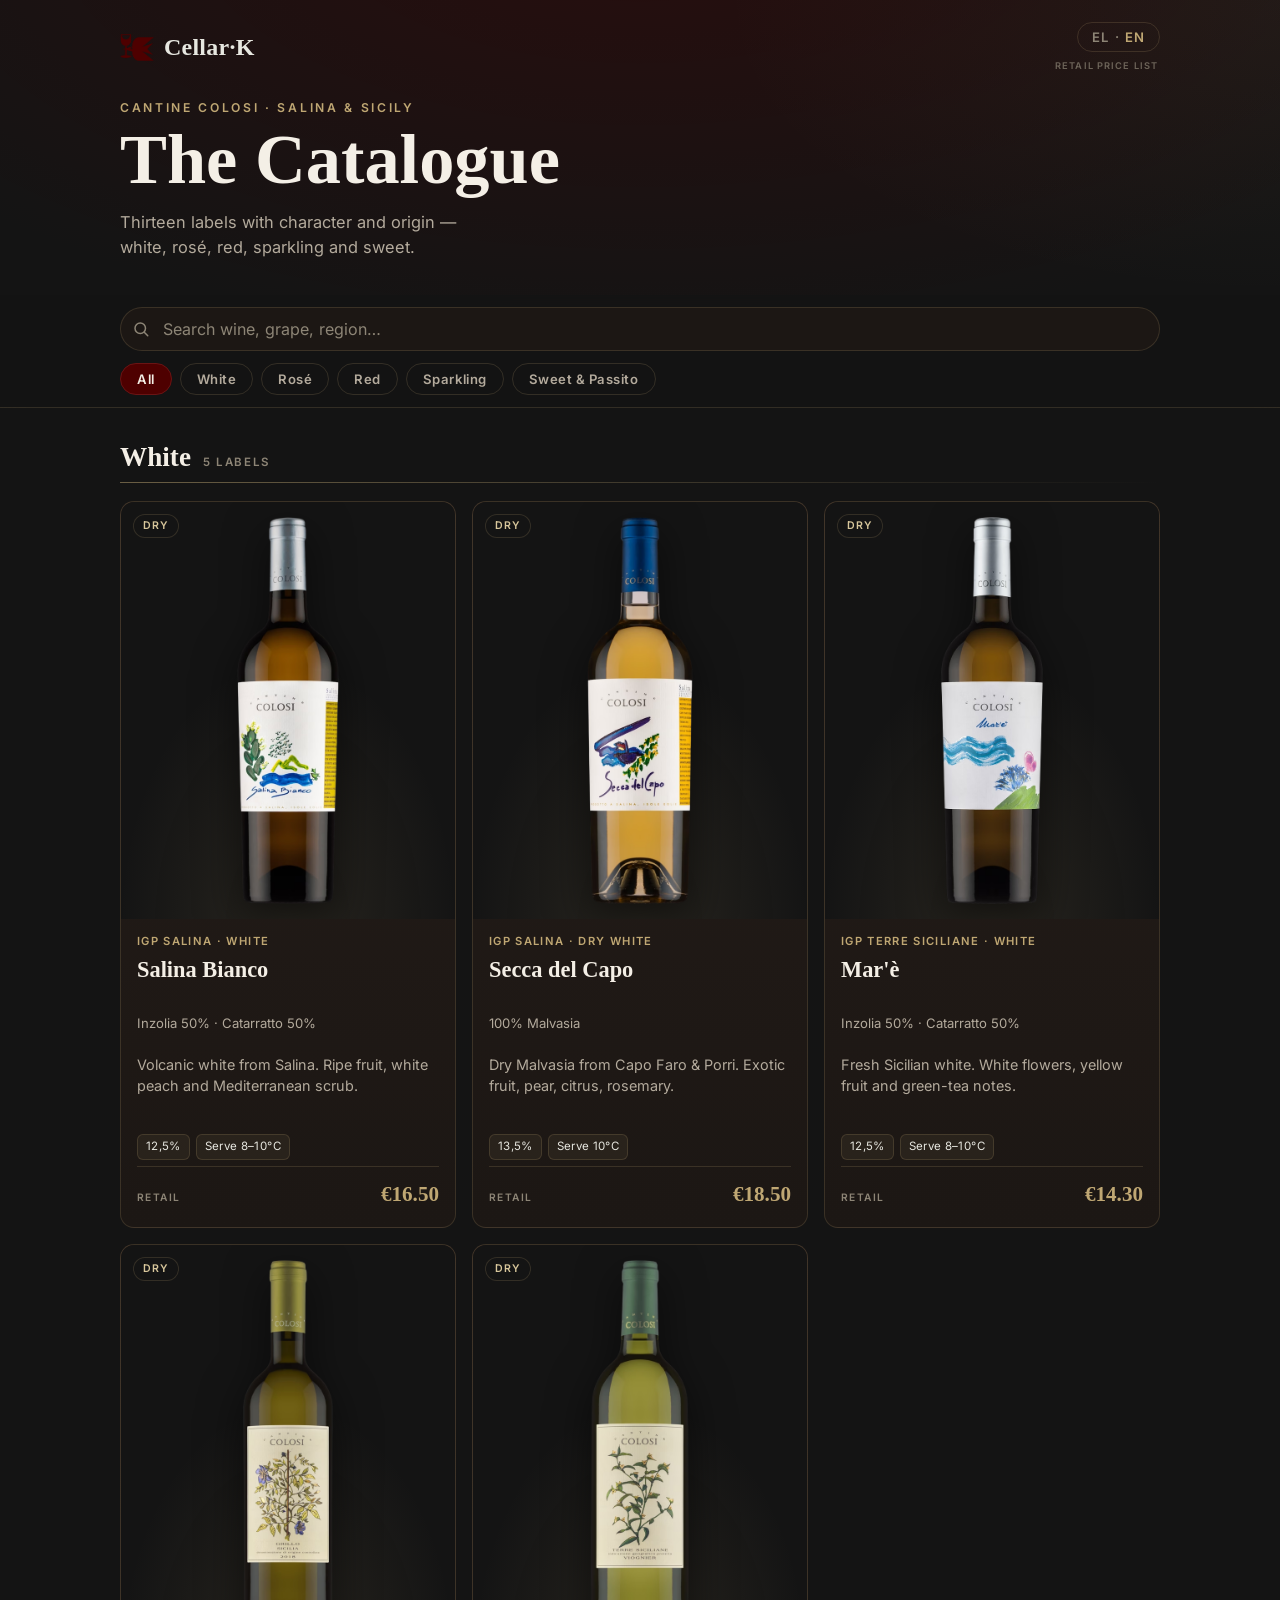
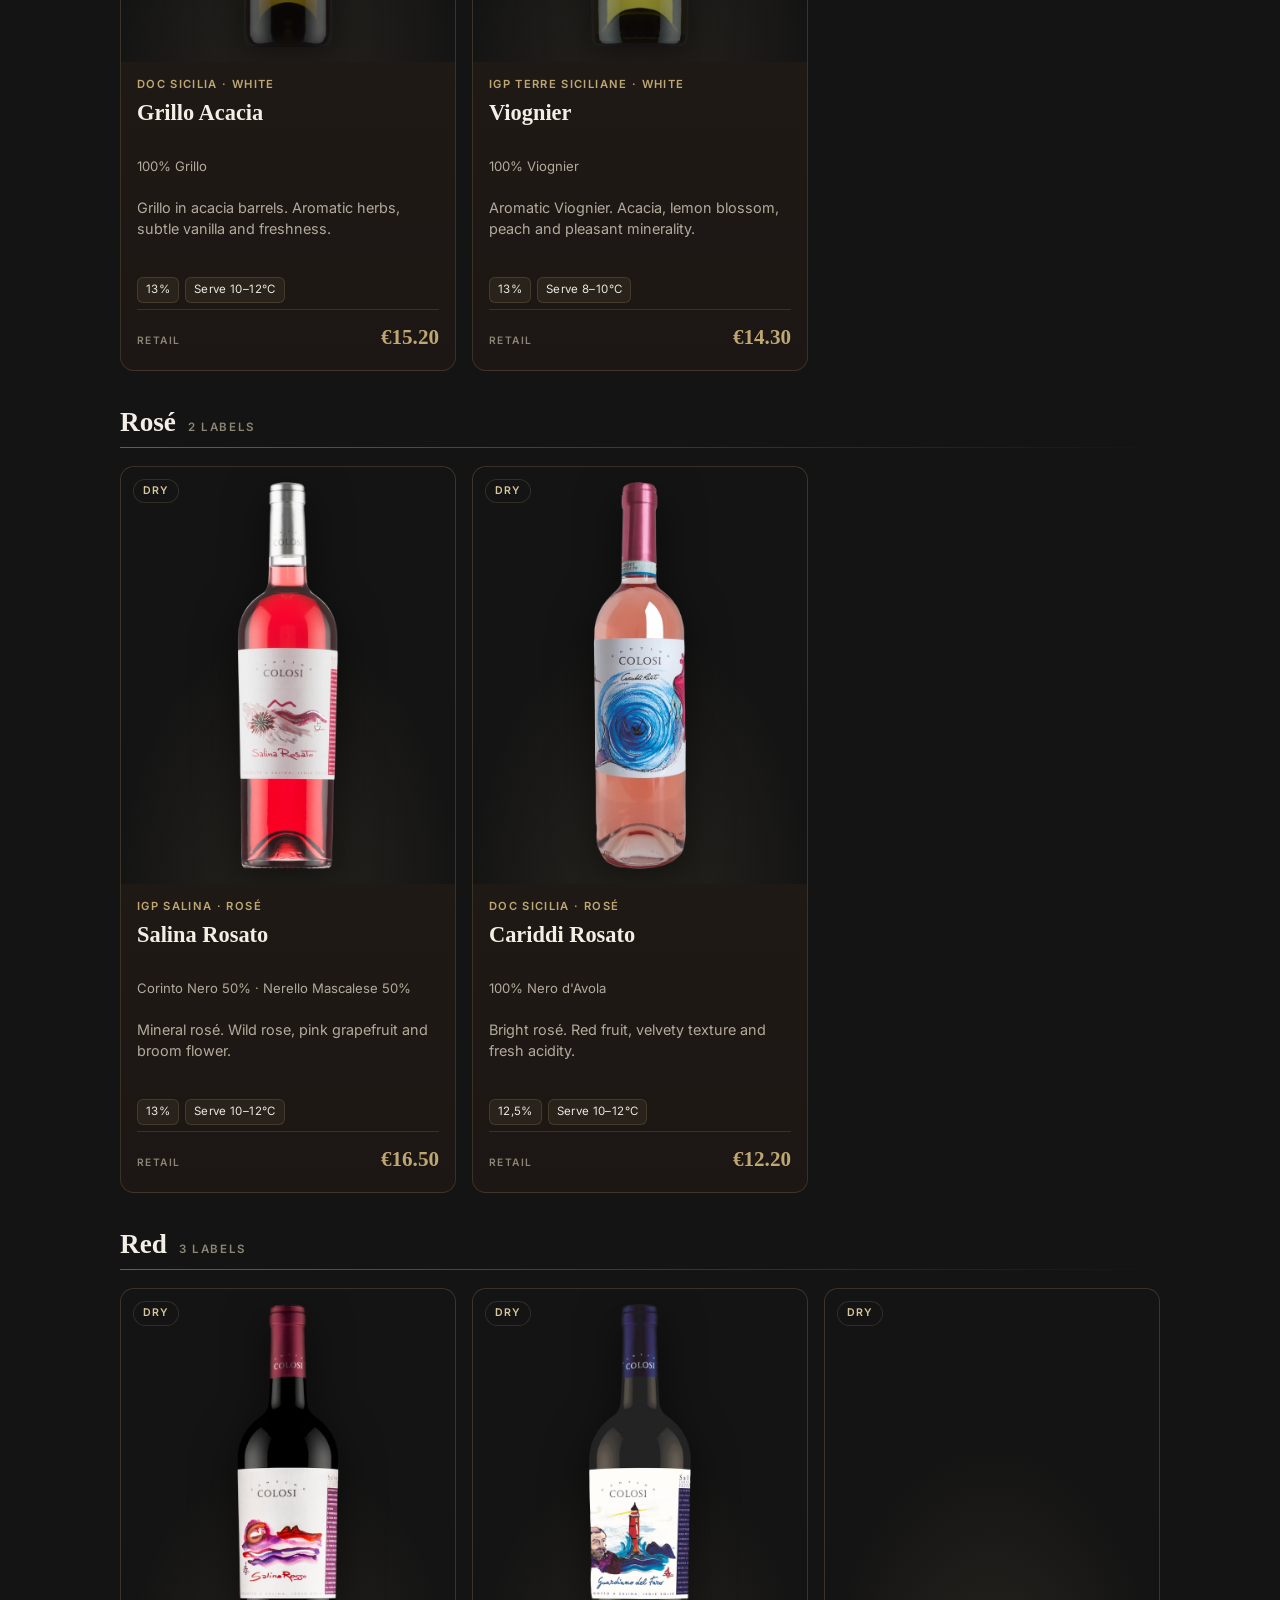
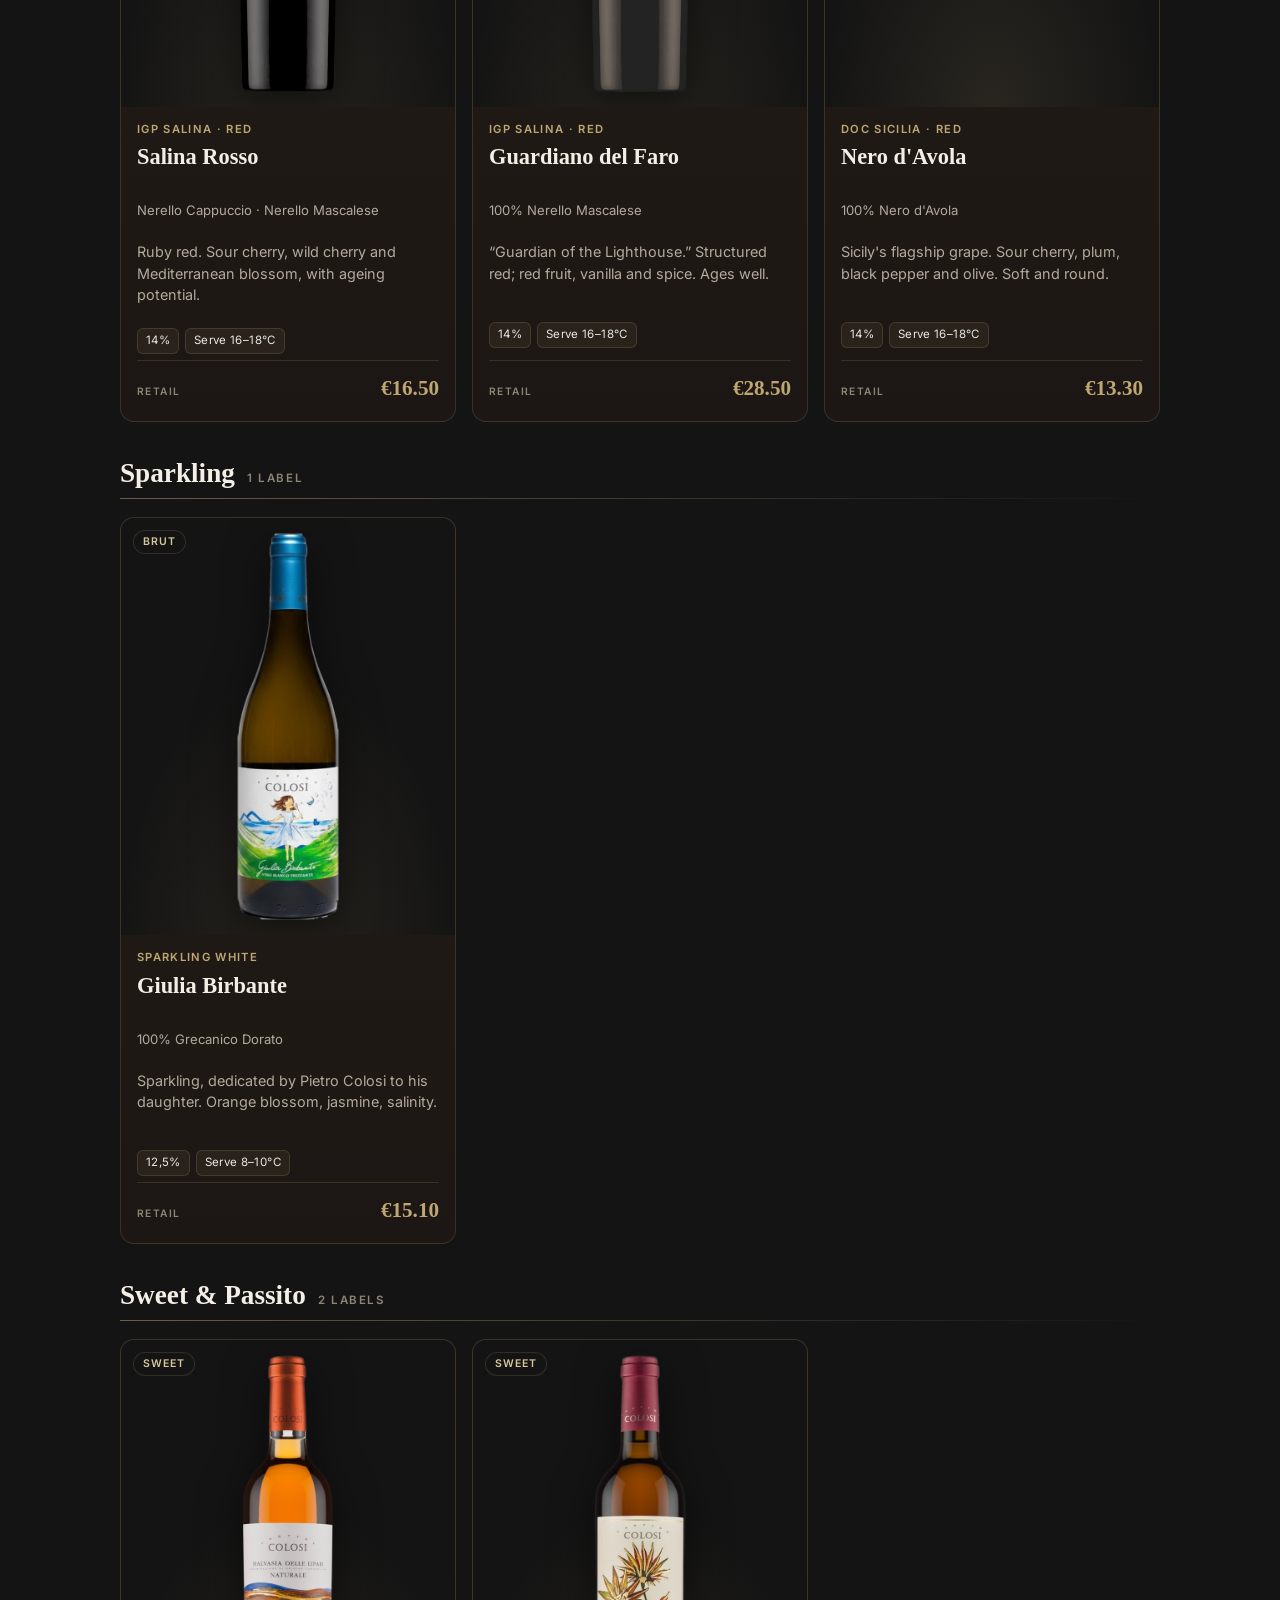
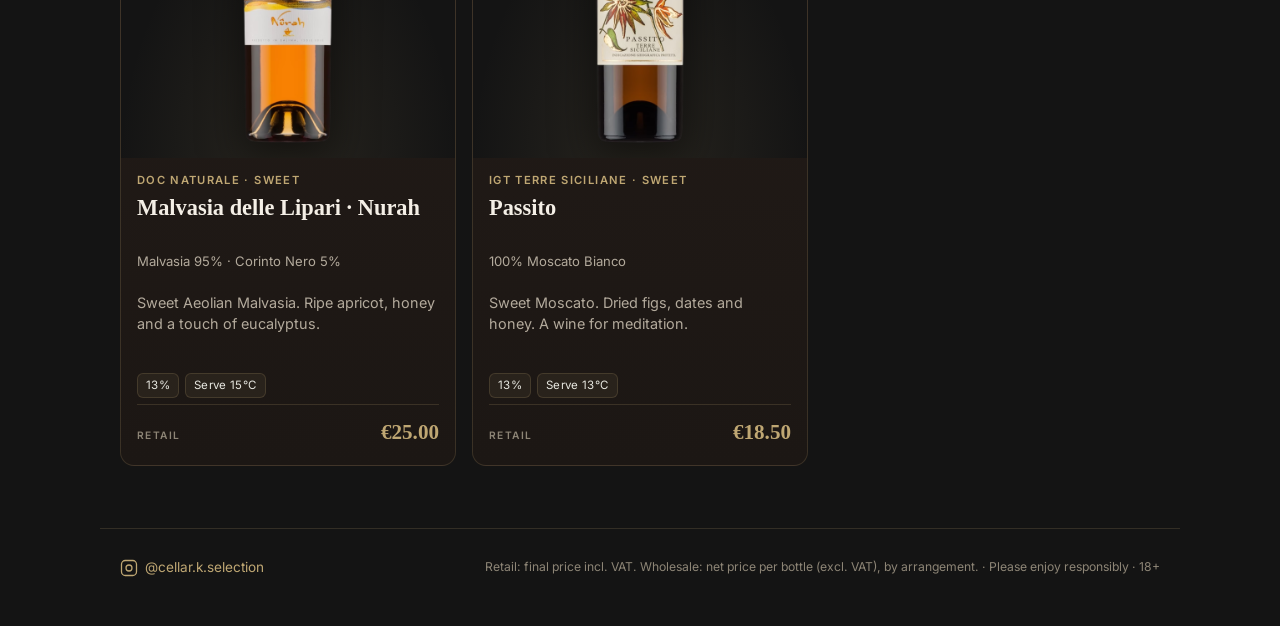
==== commit fdfd1c97: "Catalogue: use the main-site official bottles, refit to the 800x1000 cards - Replaced catalogue/asse" ====
--- a/catalogue/index.html
+++ b/catalogue/index.html
@@ -56,6 +56,6 @@
     <div class="detail-card" id="detail-card"></div>
   </div>
 
-  <script src="script.js?v=8"></script>
+  <script src="script.js?v=9"></script>
 </body>
 </html>
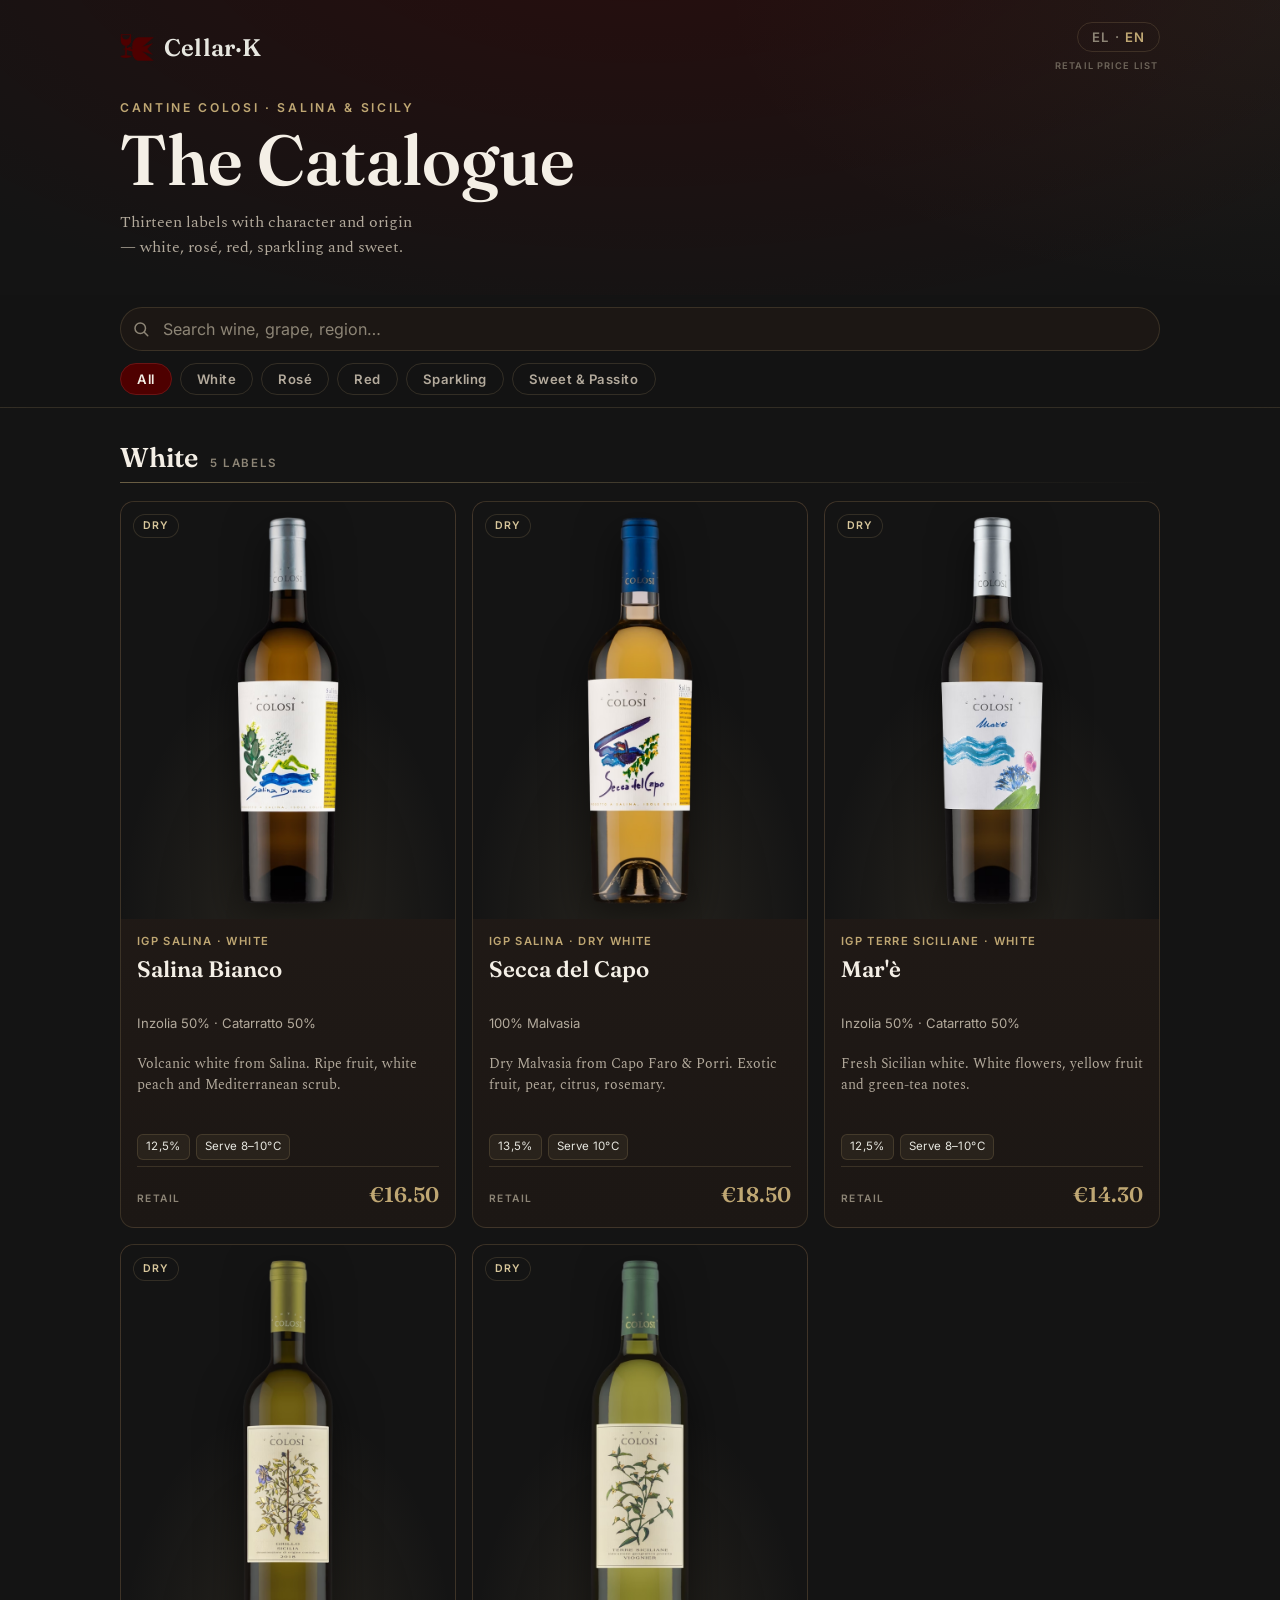
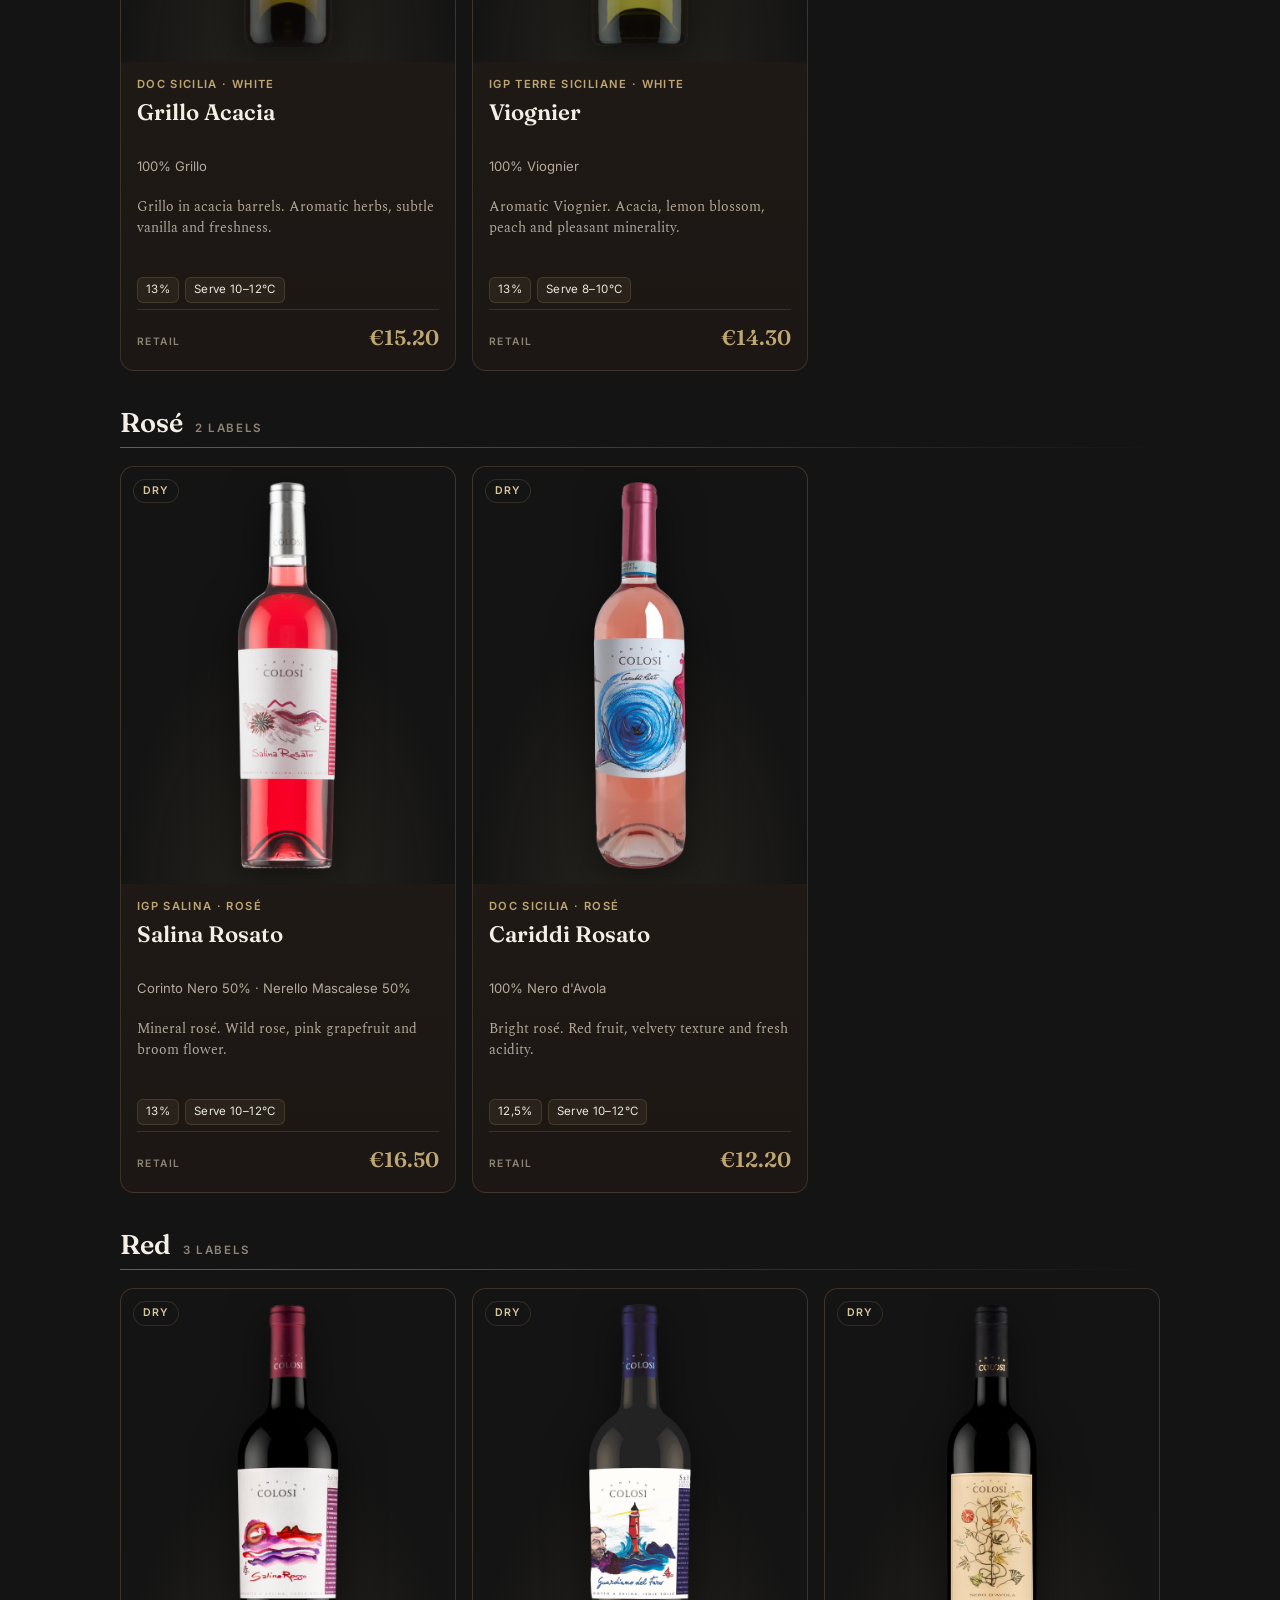
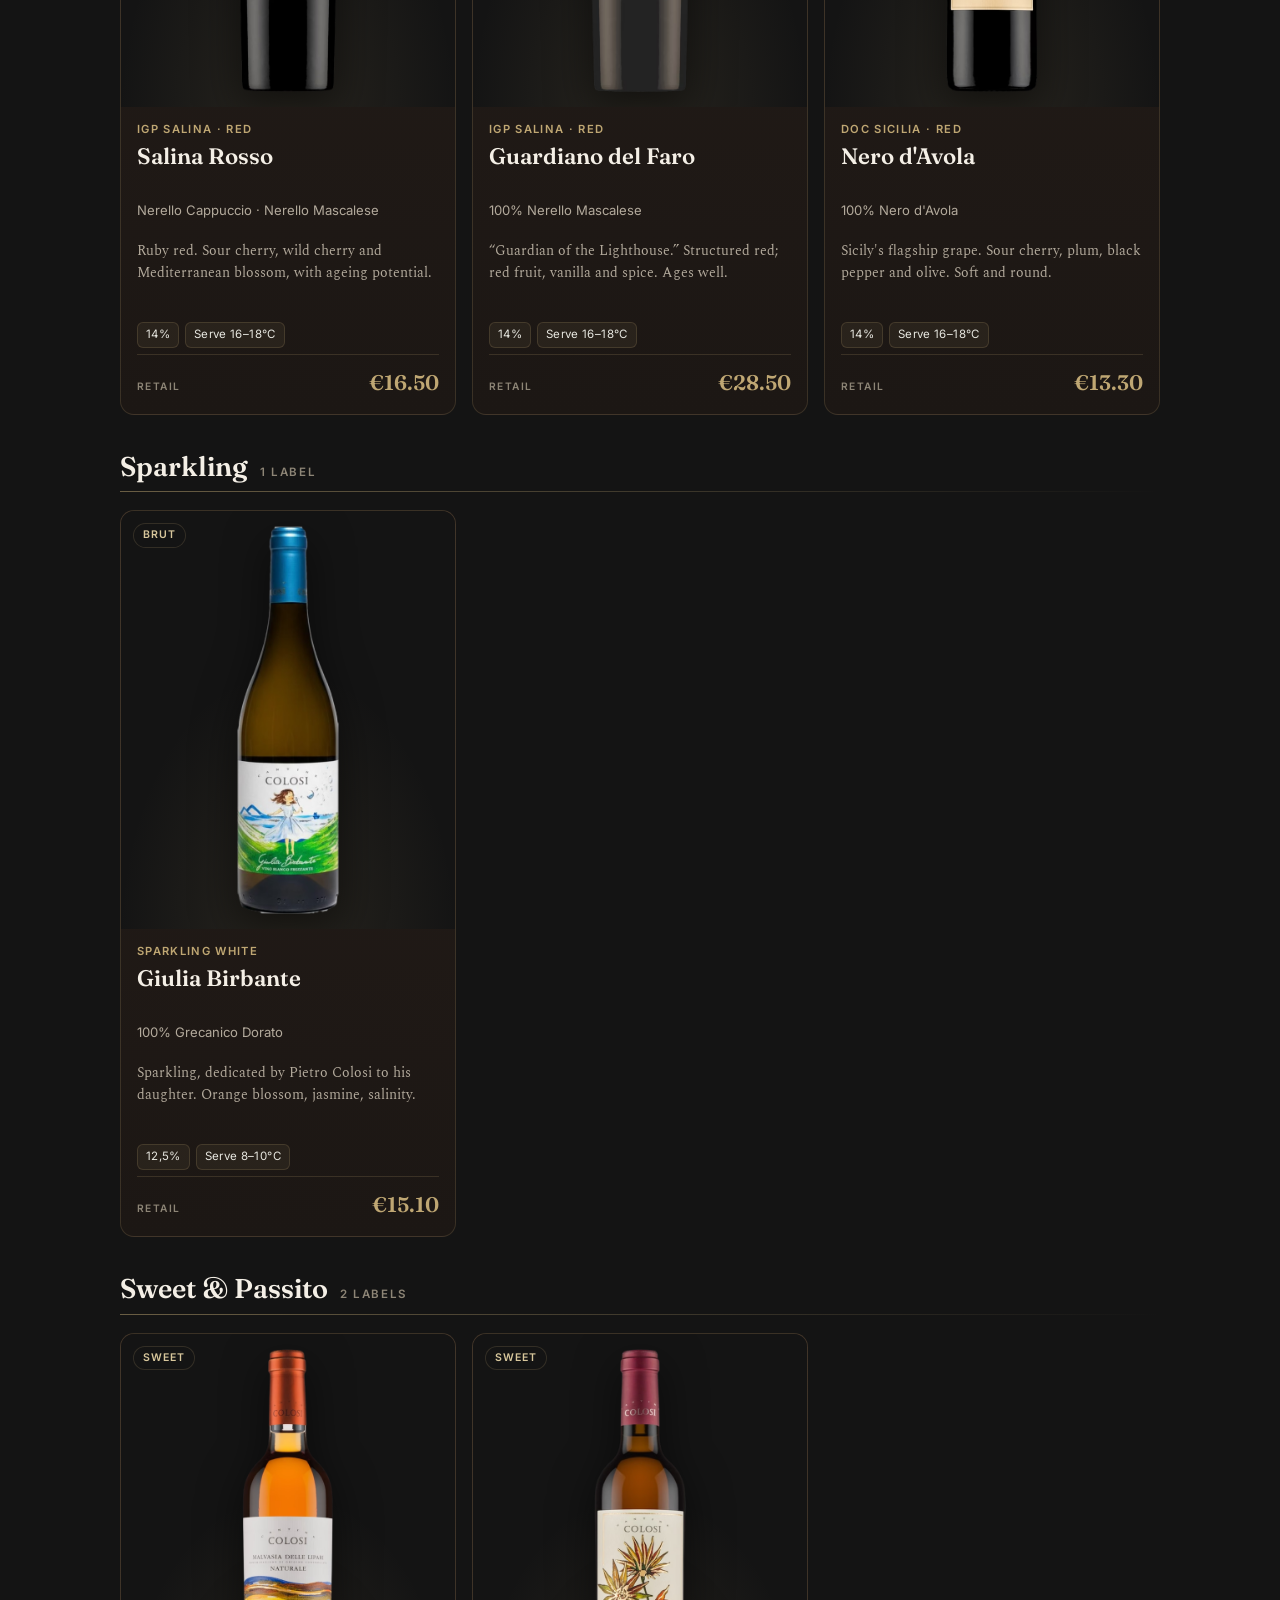
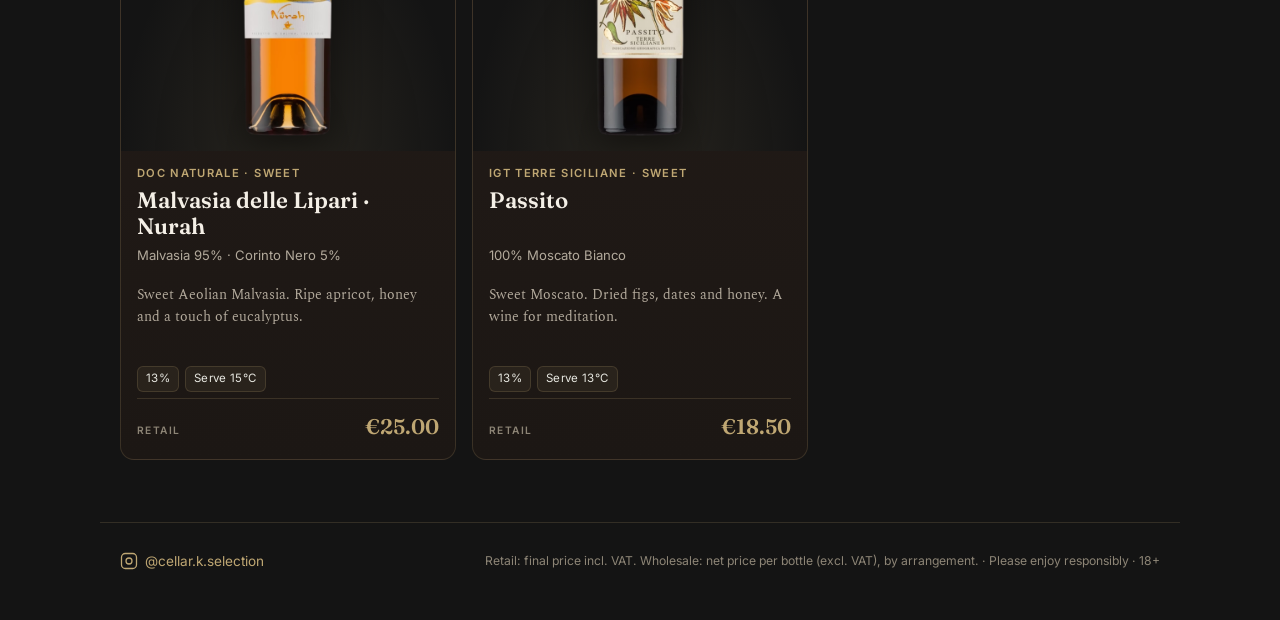
==== commit 88514389: "Catalogue fonts: match the main site (Fraunces + Spectral + Inter) - Replaced Playfair Display with " ====
--- a/catalogue/index.html
+++ b/catalogue/index.html
@@ -11,8 +11,8 @@
   <link rel="icon" href="assets/favicon-32.png" />
   <link rel="apple-touch-icon" href="assets/apple-touch-icon.png" />
   <!-- Self-hosted fonts (Playfair Display + Inter, latin+greek) — no Google third-party. -->
-  <link rel="stylesheet" href="assets/fonts/fonts.css?v=1" />
-  <link rel="stylesheet" href="style.css?v=7" />
+  <link rel="stylesheet" href="assets/fonts/fonts.css?v=2" />
+  <link rel="stylesheet" href="style.css?v=8" />
 </head>
 <body>
   <header class="hero">
--- a/catalogue/assets/fonts/fonts.css
+++ b/catalogue/assets/fonts/fonts.css
@@ -1,6 +1,42 @@
-/* Cellar·K QR catalogue — self-hosted fonts (Playfair Display + Inter, latin+greek).
-   Removes the Google Fonts third-party request. */
+/* Cellar·K self-hosted fonts — Fraunces / Spectral / Inter (latin + greek).
+   Generated from Google Fonts css2; removes the Google third-party request (GDPR). */
 
+/* latin-ext */
+@font-face {
+  font-family: 'Fraunces';
+  font-style: italic;
+  font-weight: 300 600;
+  font-display: swap;
+  src: url(fraunces-latin-ext-italic-300-600.woff2) format('woff2');
+  unicode-range: U+0100-02BA, U+02BD-02C5, U+02C7-02CC, U+02CE-02D7, U+02DD-02FF, U+0304, U+0308, U+0329, U+1D00-1DBF, U+1E00-1E9F, U+1EF2-1EFF, U+2020, U+20A0-20AB, U+20AD-20C0, U+2113, U+2C60-2C7F, U+A720-A7FF;
+}
+/* latin */
+@font-face {
+  font-family: 'Fraunces';
+  font-style: italic;
+  font-weight: 300 600;
+  font-display: swap;
+  src: url(fraunces-latin-italic-300-600.woff2) format('woff2');
+  unicode-range: U+0000-00FF, U+0131, U+0152-0153, U+02BB-02BC, U+02C6, U+02DA, U+02DC, U+0304, U+0308, U+0329, U+2000-206F, U+20AC, U+2122, U+2191, U+2193, U+2212, U+2215, U+FEFF, U+FFFD;
+}
+/* latin-ext */
+@font-face {
+  font-family: 'Fraunces';
+  font-style: normal;
+  font-weight: 300 900;
+  font-display: swap;
+  src: url(fraunces-latin-ext-normal-300-900.woff2) format('woff2');
+  unicode-range: U+0100-02BA, U+02BD-02C5, U+02C7-02CC, U+02CE-02D7, U+02DD-02FF, U+0304, U+0308, U+0329, U+1D00-1DBF, U+1E00-1E9F, U+1EF2-1EFF, U+2020, U+20A0-20AB, U+20AD-20C0, U+2113, U+2C60-2C7F, U+A720-A7FF;
+}
+/* latin */
+@font-face {
+  font-family: 'Fraunces';
+  font-style: normal;
+  font-weight: 300 900;
+  font-display: swap;
+  src: url(fraunces-latin-normal-300-900.woff2) format('woff2');
+  unicode-range: U+0000-00FF, U+0131, U+0152-0153, U+02BB-02BC, U+02C6, U+02DA, U+02DC, U+0304, U+0308, U+0329, U+2000-206F, U+20AC, U+2122, U+2191, U+2193, U+2212, U+2215, U+FEFF, U+FFFD;
+}
 /* greek-ext */
 @font-face {
   font-family: 'Inter';
@@ -111,55 +147,91 @@
 }
 /* latin-ext */
 @font-face {
-  font-family: 'Playfair Display';
-  font-style: normal;
-  font-weight: 500;
-  font-display: swap;
-  src: url(playfairdisplay-latin-ext-normal-500.woff2) format('woff2');
-  unicode-range: U+0100-02BA, U+02BD-02C5, U+02C7-02CC, U+02CE-02D7, U+02DD-02FF, U+0304, U+0308, U+0329, U+1D00-1DBF, U+1E00-1E9F, U+1EF2-1EFF, U+2020, U+20A0-20AB, U+20AD-20C0, U+2113, U+2C60-2C7F, U+A720-A7FF;
-}
-/* latin */
-@font-face {
-  font-family: 'Playfair Display';
-  font-style: normal;
-  font-weight: 500;
-  font-display: swap;
-  src: url(playfairdisplay-latin-normal-500.woff2) format('woff2');
-  unicode-range: U+0000-00FF, U+0131, U+0152-0153, U+02BB-02BC, U+02C6, U+02DA, U+02DC, U+0304, U+0308, U+0329, U+2000-206F, U+20AC, U+2122, U+2191, U+2193, U+2212, U+2215, U+FEFF, U+FFFD;
-}
-/* latin-ext */
-@font-face {
-  font-family: 'Playfair Display';
-  font-style: normal;
-  font-weight: 600;
-  font-display: swap;
-  src: url(playfairdisplay-latin-ext-normal-500.woff2) format('woff2');
-  unicode-range: U+0100-02BA, U+02BD-02C5, U+02C7-02CC, U+02CE-02D7, U+02DD-02FF, U+0304, U+0308, U+0329, U+1D00-1DBF, U+1E00-1E9F, U+1EF2-1EFF, U+2020, U+20A0-20AB, U+20AD-20C0, U+2113, U+2C60-2C7F, U+A720-A7FF;
-}
-/* latin */
-@font-face {
-  font-family: 'Playfair Display';
-  font-style: normal;
-  font-weight: 600;
-  font-display: swap;
-  src: url(playfairdisplay-latin-normal-500.woff2) format('woff2');
-  unicode-range: U+0000-00FF, U+0131, U+0152-0153, U+02BB-02BC, U+02C6, U+02DA, U+02DC, U+0304, U+0308, U+0329, U+2000-206F, U+20AC, U+2122, U+2191, U+2193, U+2212, U+2215, U+FEFF, U+FFFD;
-}
-/* latin-ext */
-@font-face {
-  font-family: 'Playfair Display';
-  font-style: normal;
-  font-weight: 700;
-  font-display: swap;
-  src: url(playfairdisplay-latin-ext-normal-500.woff2) format('woff2');
-  unicode-range: U+0100-02BA, U+02BD-02C5, U+02C7-02CC, U+02CE-02D7, U+02DD-02FF, U+0304, U+0308, U+0329, U+1D00-1DBF, U+1E00-1E9F, U+1EF2-1EFF, U+2020, U+20A0-20AB, U+20AD-20C0, U+2113, U+2C60-2C7F, U+A720-A7FF;
-}
-/* latin */
-@font-face {
-  font-family: 'Playfair Display';
-  font-style: normal;
-  font-weight: 700;
-  font-display: swap;
-  src: url(playfairdisplay-latin-normal-500.woff2) format('woff2');
-  unicode-range: U+0000-00FF, U+0131, U+0152-0153, U+02BB-02BC, U+02C6, U+02DA, U+02DC, U+0304, U+0308, U+0329, U+2000-206F, U+20AC, U+2122, U+2191, U+2193, U+2212, U+2215, U+FEFF, U+FFFD;
-}
+  font-family: 'Spectral';
+  font-style: italic;
+  font-weight: 300;
+  font-display: swap;
+  src: url(spectral-latin-ext-italic-300.woff2) format('woff2');
+  unicode-range: U+0100-02BA, U+02BD-02C5, U+02C7-02CC, U+02CE-02D7, U+02DD-02FF, U+0304, U+0308, U+0329, U+1D00-1DBF, U+1E00-1E9F, U+1EF2-1EFF, U+2020, U+20A0-20AB, U+20AD-20C0, U+2113, U+2C60-2C7F, U+A720-A7FF;
+}
+/* latin */
+@font-face {
+  font-family: 'Spectral';
+  font-style: italic;
+  font-weight: 300;
+  font-display: swap;
+  src: url(spectral-latin-italic-300.woff2) format('woff2');
+  unicode-range: U+0000-00FF, U+0131, U+0152-0153, U+02BB-02BC, U+02C6, U+02DA, U+02DC, U+0304, U+0308, U+0329, U+2000-206F, U+20AC, U+2122, U+2191, U+2193, U+2212, U+2215, U+FEFF, U+FFFD;
+}
+/* latin-ext */
+@font-face {
+  font-family: 'Spectral';
+  font-style: italic;
+  font-weight: 400;
+  font-display: swap;
+  src: url(spectral-latin-ext-italic-400.woff2) format('woff2');
+  unicode-range: U+0100-02BA, U+02BD-02C5, U+02C7-02CC, U+02CE-02D7, U+02DD-02FF, U+0304, U+0308, U+0329, U+1D00-1DBF, U+1E00-1E9F, U+1EF2-1EFF, U+2020, U+20A0-20AB, U+20AD-20C0, U+2113, U+2C60-2C7F, U+A720-A7FF;
+}
+/* latin */
+@font-face {
+  font-family: 'Spectral';
+  font-style: italic;
+  font-weight: 400;
+  font-display: swap;
+  src: url(spectral-latin-italic-400.woff2) format('woff2');
+  unicode-range: U+0000-00FF, U+0131, U+0152-0153, U+02BB-02BC, U+02C6, U+02DA, U+02DC, U+0304, U+0308, U+0329, U+2000-206F, U+20AC, U+2122, U+2191, U+2193, U+2212, U+2215, U+FEFF, U+FFFD;
+}
+/* latin-ext */
+@font-face {
+  font-family: 'Spectral';
+  font-style: normal;
+  font-weight: 300;
+  font-display: swap;
+  src: url(spectral-latin-ext-normal-300.woff2) format('woff2');
+  unicode-range: U+0100-02BA, U+02BD-02C5, U+02C7-02CC, U+02CE-02D7, U+02DD-02FF, U+0304, U+0308, U+0329, U+1D00-1DBF, U+1E00-1E9F, U+1EF2-1EFF, U+2020, U+20A0-20AB, U+20AD-20C0, U+2113, U+2C60-2C7F, U+A720-A7FF;
+}
+/* latin */
+@font-face {
+  font-family: 'Spectral';
+  font-style: normal;
+  font-weight: 300;
+  font-display: swap;
+  src: url(spectral-latin-normal-300.woff2) format('woff2');
+  unicode-range: U+0000-00FF, U+0131, U+0152-0153, U+02BB-02BC, U+02C6, U+02DA, U+02DC, U+0304, U+0308, U+0329, U+2000-206F, U+20AC, U+2122, U+2191, U+2193, U+2212, U+2215, U+FEFF, U+FFFD;
+}
+/* latin-ext */
+@font-face {
+  font-family: 'Spectral';
+  font-style: normal;
+  font-weight: 400;
+  font-display: swap;
+  src: url(spectral-latin-ext-normal-400.woff2) format('woff2');
+  unicode-range: U+0100-02BA, U+02BD-02C5, U+02C7-02CC, U+02CE-02D7, U+02DD-02FF, U+0304, U+0308, U+0329, U+1D00-1DBF, U+1E00-1E9F, U+1EF2-1EFF, U+2020, U+20A0-20AB, U+20AD-20C0, U+2113, U+2C60-2C7F, U+A720-A7FF;
+}
+/* latin */
+@font-face {
+  font-family: 'Spectral';
+  font-style: normal;
+  font-weight: 400;
+  font-display: swap;
+  src: url(spectral-latin-normal-400.woff2) format('woff2');
+  unicode-range: U+0000-00FF, U+0131, U+0152-0153, U+02BB-02BC, U+02C6, U+02DA, U+02DC, U+0304, U+0308, U+0329, U+2000-206F, U+20AC, U+2122, U+2191, U+2193, U+2212, U+2215, U+FEFF, U+FFFD;
+}
+/* latin-ext */
+@font-face {
+  font-family: 'Spectral';
+  font-style: normal;
+  font-weight: 500;
+  font-display: swap;
+  src: url(spectral-latin-ext-normal-500.woff2) format('woff2');
+  unicode-range: U+0100-02BA, U+02BD-02C5, U+02C7-02CC, U+02CE-02D7, U+02DD-02FF, U+0304, U+0308, U+0329, U+1D00-1DBF, U+1E00-1E9F, U+1EF2-1EFF, U+2020, U+20A0-20AB, U+20AD-20C0, U+2113, U+2C60-2C7F, U+A720-A7FF;
+}
+/* latin */
+@font-face {
+  font-family: 'Spectral';
+  font-style: normal;
+  font-weight: 500;
+  font-display: swap;
+  src: url(spectral-latin-normal-500.woff2) format('woff2');
+  unicode-range: U+0000-00FF, U+0131, U+0152-0153, U+02BB-02BC, U+02C6, U+02DA, U+02DC, U+0304, U+0308, U+0329, U+2000-206F, U+20AC, U+2122, U+2191, U+2193, U+2212, U+2215, U+FEFF, U+FFFD;
+}
--- a/catalogue/style.css
+++ b/catalogue/style.css
@@ -14,7 +14,8 @@
   --muted:      #b3aa9c;
   --muted-dim:  #8d8576;
   --hair:       rgba(191,167,115,.18);
-  --serif: "Playfair Display", Georgia, "Times New Roman", serif;
+  --serif: "Fraunces", Georgia, "Times New Roman", serif;
+  --body:  "Spectral", Georgia, "Times New Roman", serif;
   --sans:  "Inter", system-ui, -apple-system, "Segoe UI", Helvetica, Arial, sans-serif;
   --wrap: 1080px;
   --ease: cubic-bezier(.22,.61,.36,1);
@@ -100,6 +101,7 @@
   color: var(--cream);
 }
 .hero-sub {
+  font-family: var(--body);
   margin: 14px 0 0;
   max-width: 38ch;
   color: var(--muted);
@@ -329,6 +331,7 @@
   text-overflow: ellipsis;
 }
 .card-note {
+  font-family: var(--body);
   font-size: .9rem;
   color: var(--muted);
   line-height: 1.5;
@@ -512,7 +515,7 @@
   margin: 0;
 }
 .detail-grape { color: var(--muted); font-size: .95rem; margin: 0; }
-.detail-note { color: var(--bone); font-size: 1.02rem; line-height: 1.6; margin: 6px 0; }
+.detail-note { font-family: var(--body); color: var(--bone); font-size: 1.02rem; line-height: 1.6; margin: 6px 0; }
 .detail-specs { display: flex; flex-wrap: wrap; gap: 8px; margin-top: 2px; }
 .detail-price {
   margin-top: auto;
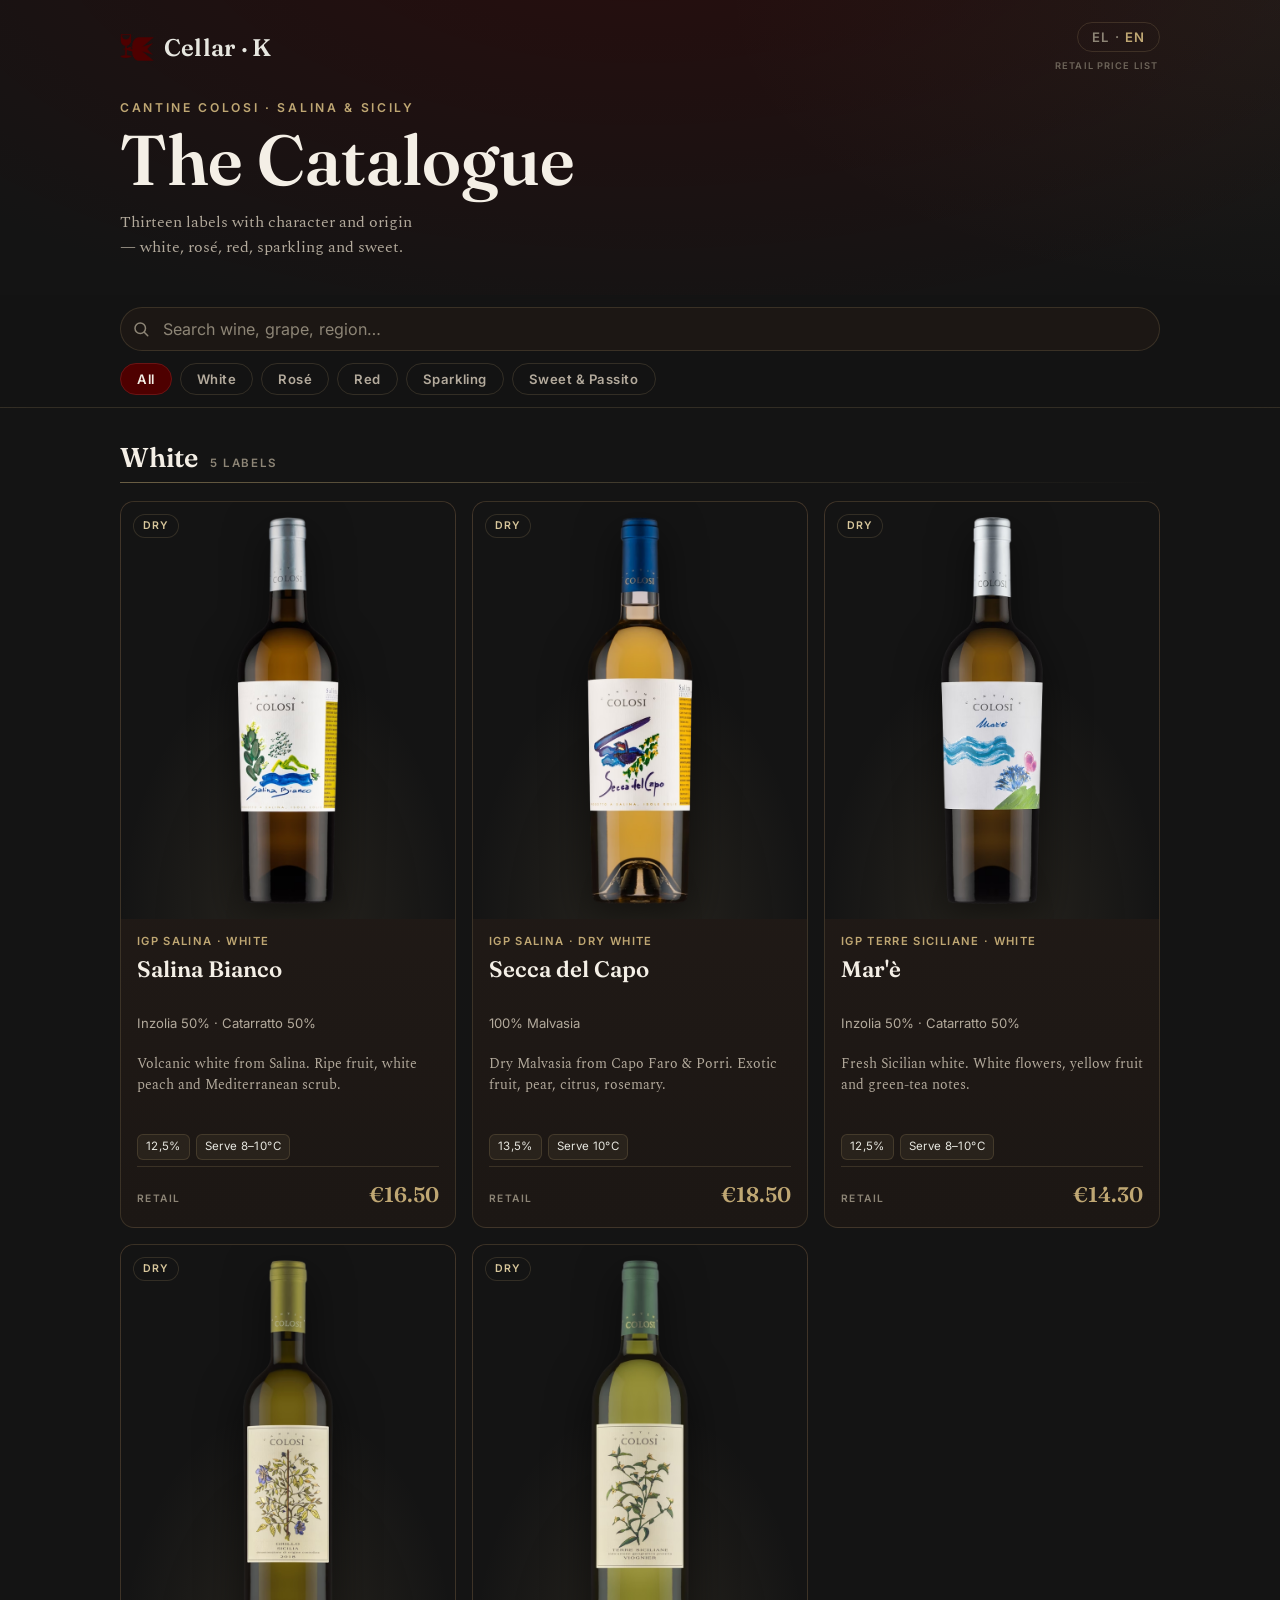
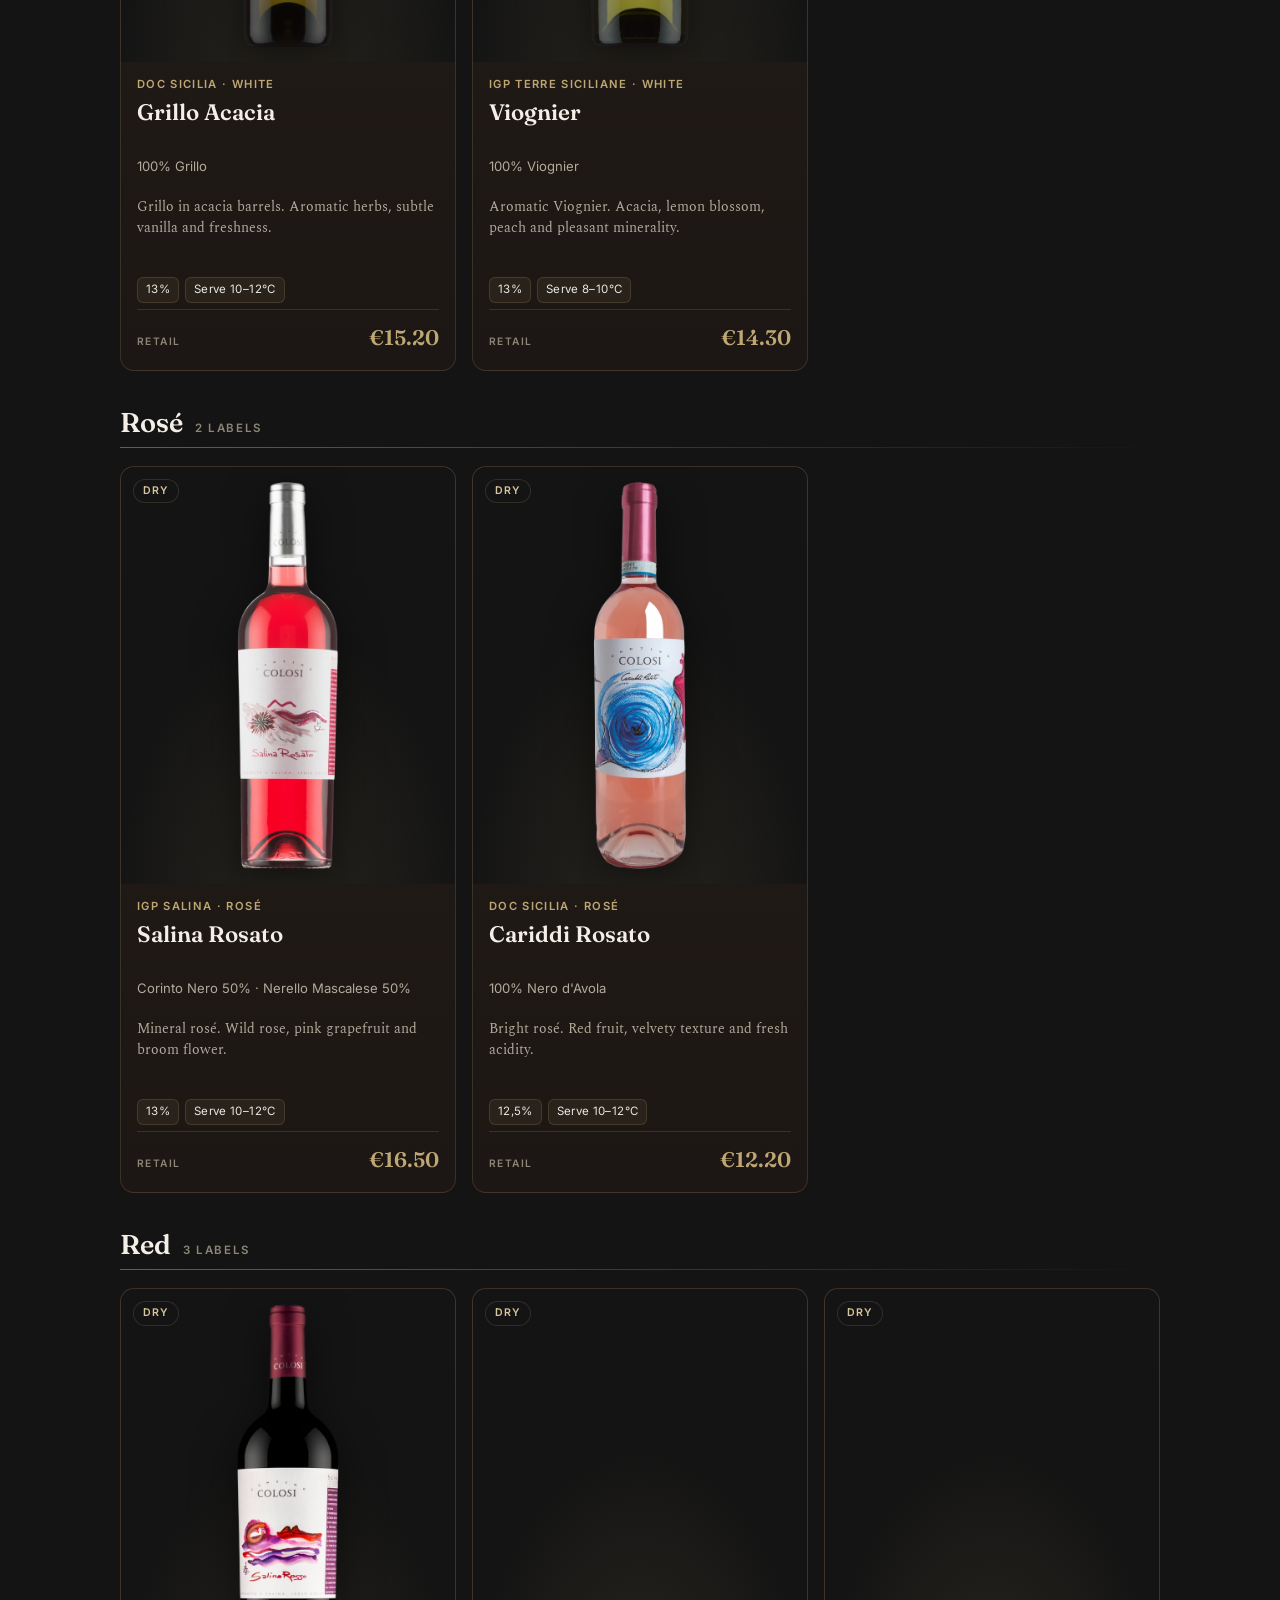
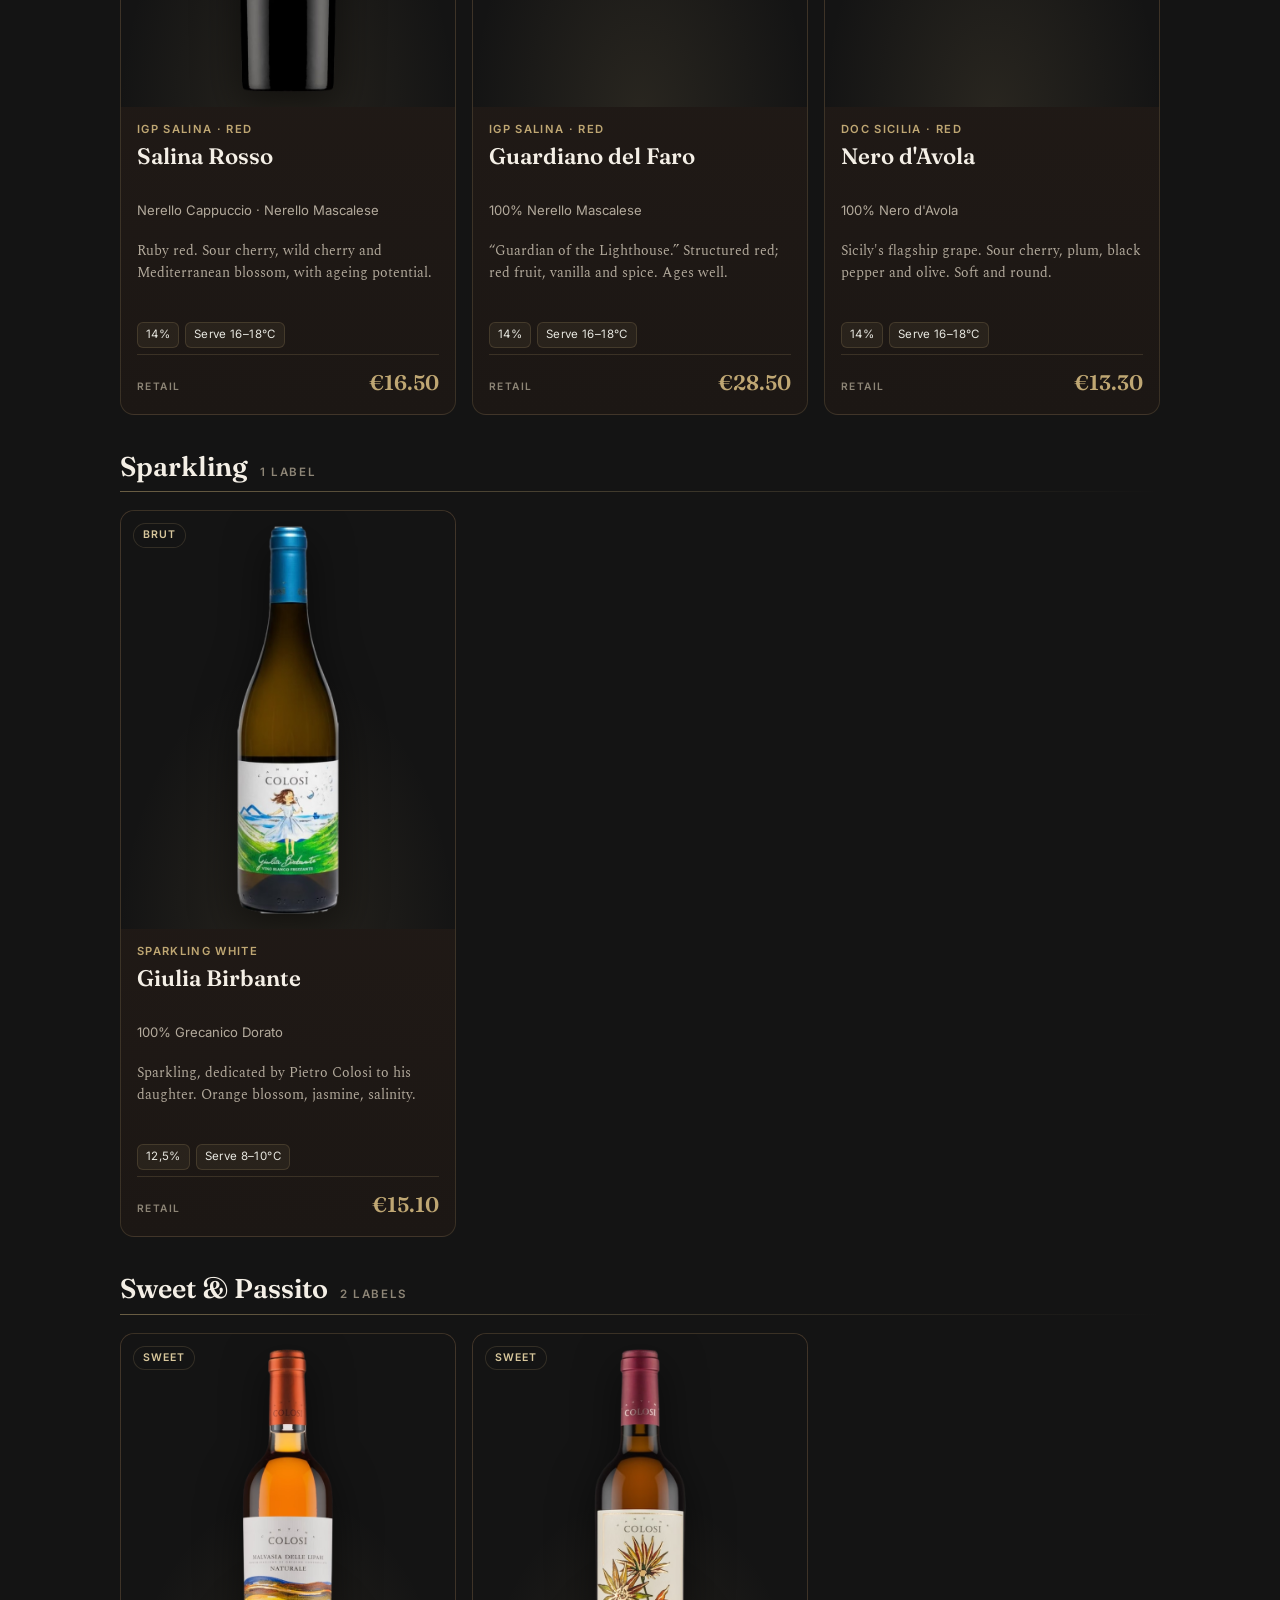
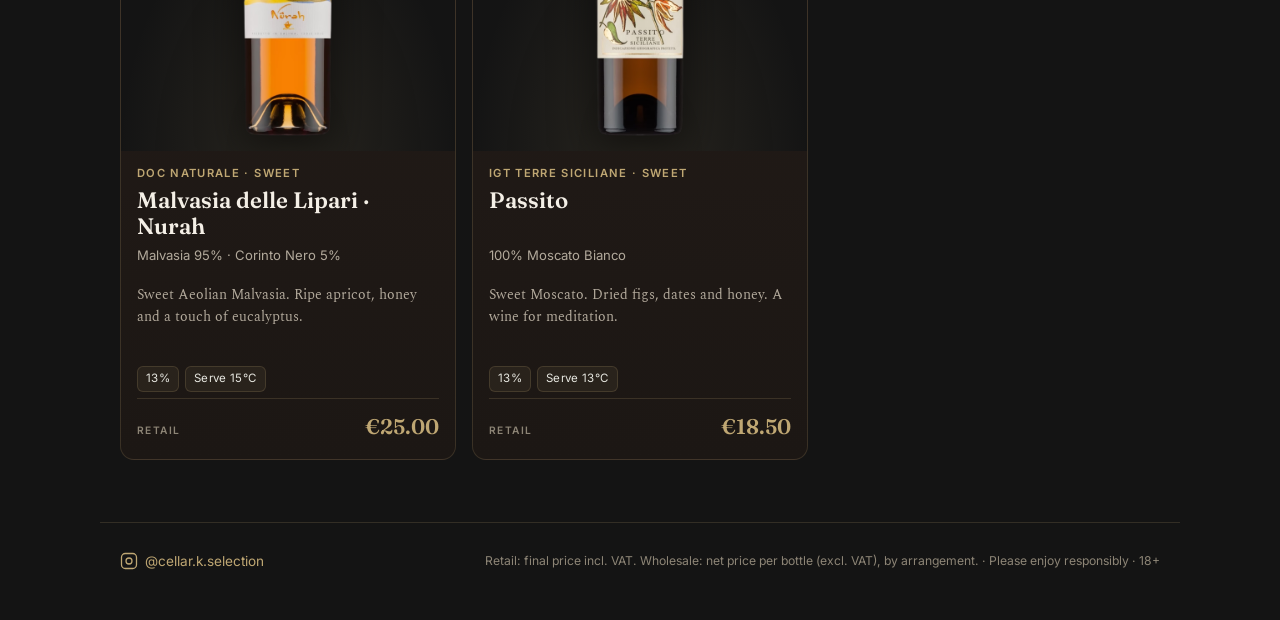
==== commit bb756f48: "QR catalogue: add Buy-online button + space wordmark; shop deep-link - catalogue: per-wine "Buy onli" ====
--- a/catalogue/index.html
+++ b/catalogue/index.html
@@ -6,20 +6,20 @@
   <meta name="robots" content="noindex, nofollow"><!-- QR-only microsite: keep out of search -->
   <meta name="theme-color" content="#141414" />
   <meta http-equiv="Content-Security-Policy" content="default-src 'self'; script-src 'self'; style-src 'self' 'unsafe-inline'; img-src 'self' data:; font-src 'self'; connect-src 'self'; base-uri 'self'; object-src 'none'" />
-  <title>Cellar·K — Wine Catalogue</title>
-  <meta name="description" content="Cellar·K — digital wine catalogue. Cantine Colosi, Salina & Sicily." />
+  <title>Cellar · K — Wine Catalogue</title>
+  <meta name="description" content="Cellar · K — digital wine catalogue. Cantine Colosi, Salina & Sicily." />
   <link rel="icon" href="assets/favicon-32.png" />
   <link rel="apple-touch-icon" href="assets/apple-touch-icon.png" />
   <!-- Self-hosted fonts (Playfair Display + Inter, latin+greek) — no Google third-party. -->
   <link rel="stylesheet" href="assets/fonts/fonts.css?v=2" />
-  <link rel="stylesheet" href="style.css?v=8" />
+  <link rel="stylesheet" href="style.css?v=9" />
 </head>
 <body>
   <header class="hero">
     <div class="hero-top">
       <a class="brand" href="#">
-        <img class="brand-mark" src="assets/logo-mark.png" alt="Cellar·K" />
-        <span class="brand-word">Cellar·K</span>
+        <img class="brand-mark" src="assets/logo-mark.png" alt="Cellar · K" />
+        <span class="brand-word">Cellar · K</span>
       </a>
       <div class="hero-top-right">
         <button class="lang" id="lang" type="button" aria-label="Language / Γλώσσα">
@@ -56,6 +56,6 @@
     <div class="detail-card" id="detail-card"></div>
   </div>
 
-  <script src="script.js?v=9"></script>
+  <script src="script.js?v=10"></script>
 </body>
 </html>
--- a/catalogue/style.css
+++ b/catalogue/style.css
@@ -1,4 +1,4 @@
-/* Cellar·K — catalogue (kafeneon-style: plain HTML/CSS/JS, no build).
+/* Cellar · K — catalogue (kafeneon-style: plain HTML/CSS/JS, no build).
    Brand palette: ink #141414 · oxblood #4E0000 · gold #BFA773 · bone #E7E7E0 */
 
 :root {
@@ -540,6 +540,26 @@
   color: var(--gold);
 }
 .detail-price-amount.is-empty { color: var(--muted-dim); }
+.detail-buy {
+  display: inline-flex;
+  align-items: center;
+  gap: .5rem;
+  align-self: flex-start;
+  margin-top: 16px;
+  padding: 12px 22px;
+  font-family: var(--sans);
+  font-size: .8rem;
+  font-weight: 600;
+  letter-spacing: .12em;
+  text-transform: uppercase;
+  color: var(--ink);
+  background: var(--gold);
+  border-radius: 2px;
+  text-decoration: none;
+  transition: background .25s var(--ease), transform .25s var(--ease);
+}
+.detail-buy:hover { background: var(--gold-soft); transform: translateY(-1px); }
+.detail-buy:focus-visible { outline: 2px solid var(--gold-soft); outline-offset: 3px; }
 
 @media (max-width: 640px) {
   .detail-card { flex-direction: column; max-height: 90vh; }
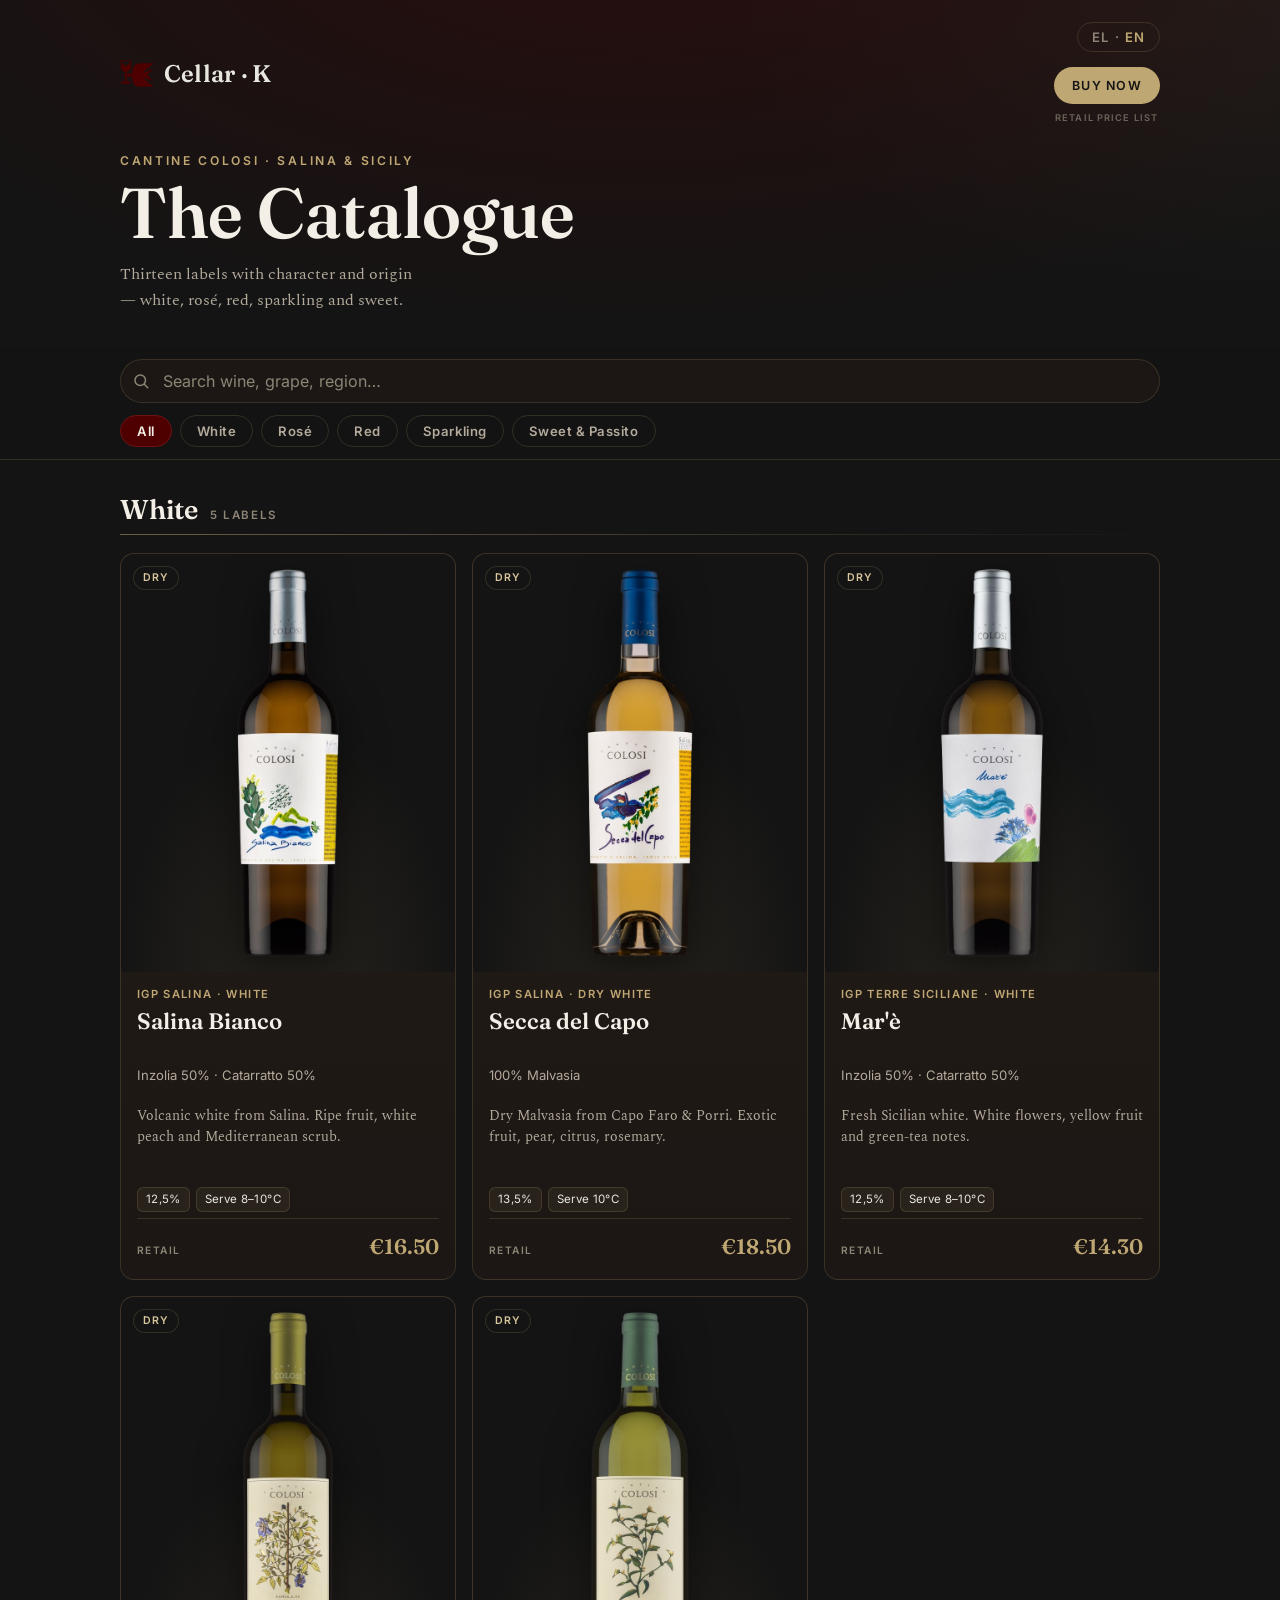
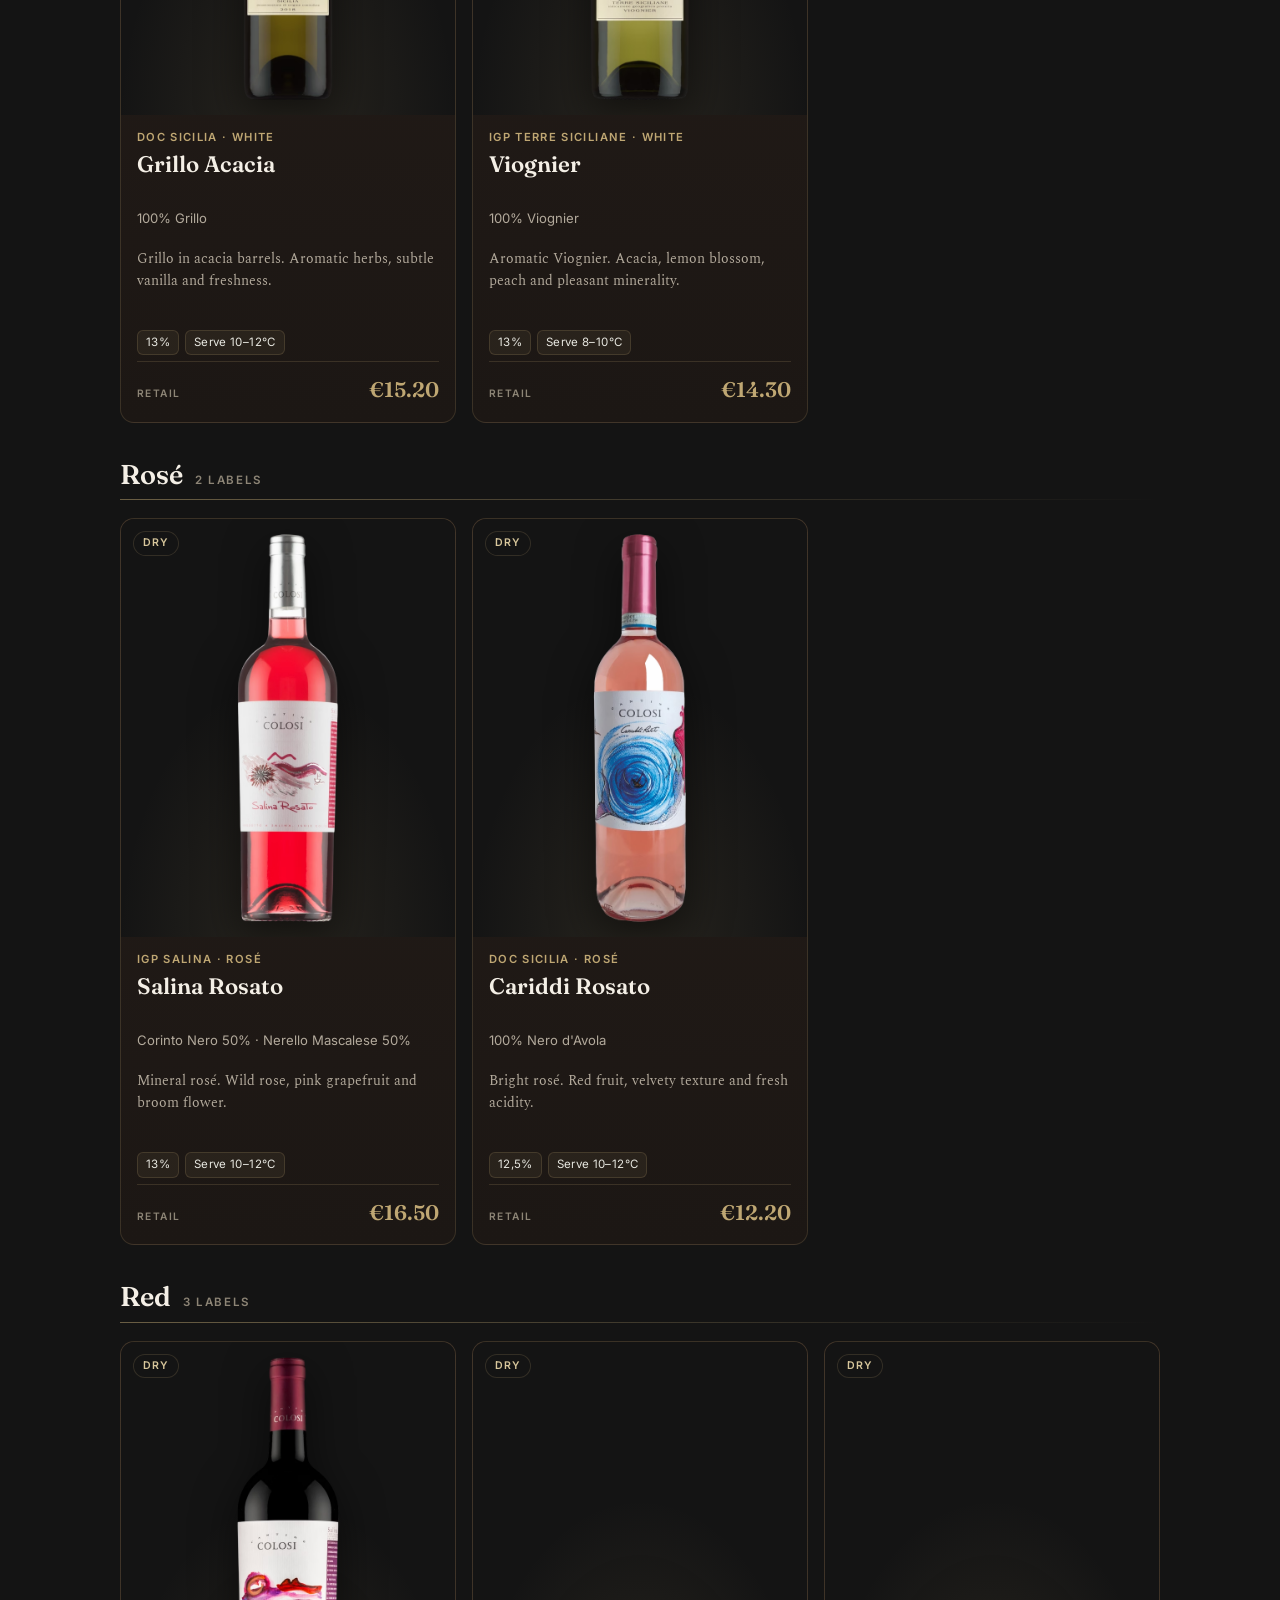
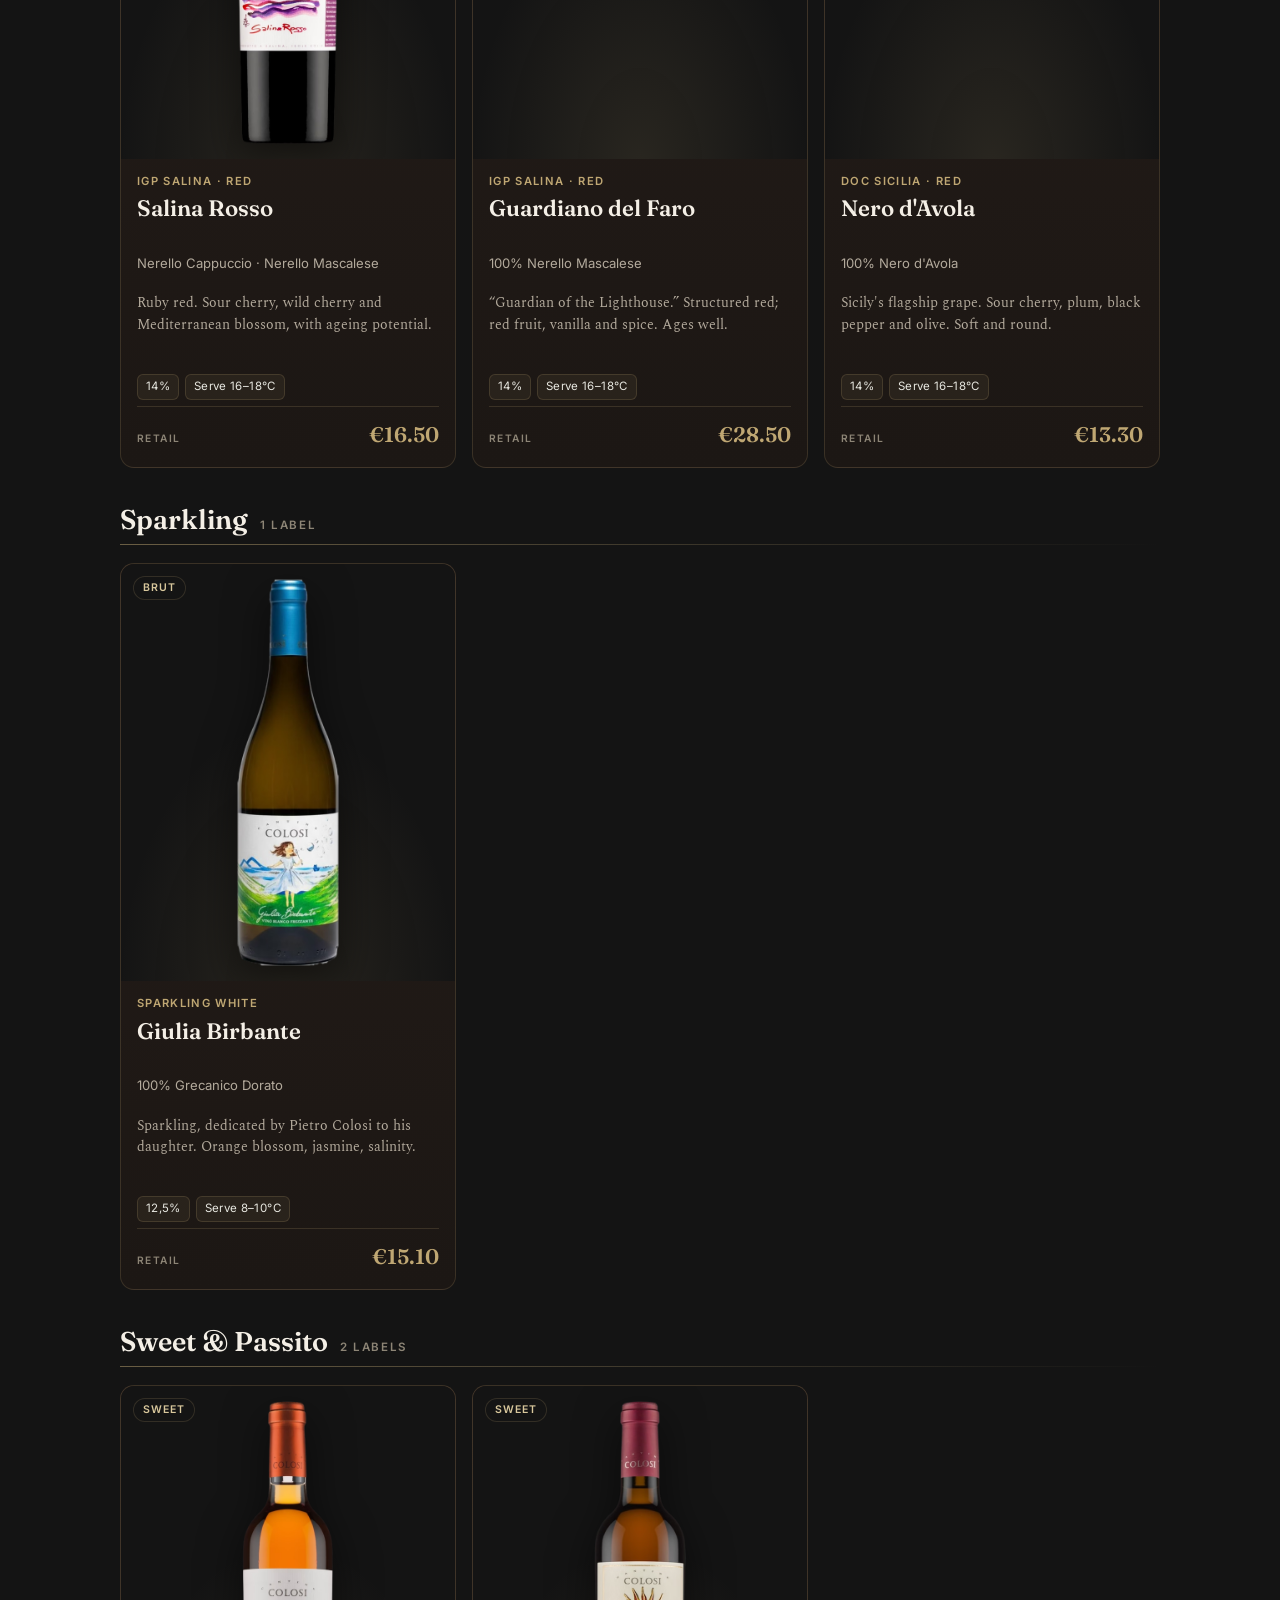
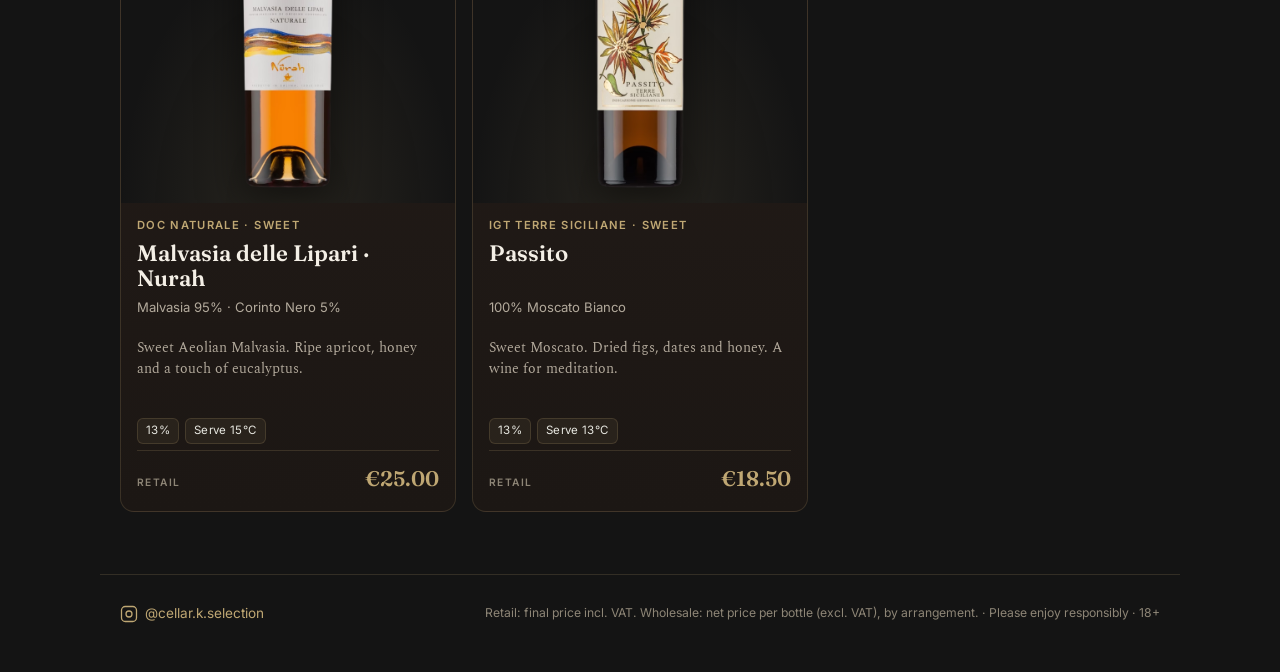
==== commit 6fba5a05: "QR catalogue: one header "Buy now" CTA instead of per-card buttons - Replace the per-wine "Buy onlin" ====
--- a/catalogue/index.html
+++ b/catalogue/index.html
@@ -12,7 +12,7 @@
   <link rel="apple-touch-icon" href="assets/apple-touch-icon.png" />
   <!-- Self-hosted fonts (Playfair Display + Inter, latin+greek) — no Google third-party. -->
   <link rel="stylesheet" href="assets/fonts/fonts.css?v=2" />
-  <link rel="stylesheet" href="style.css?v=9" />
+  <link rel="stylesheet" href="style.css?v=10" />
 </head>
 <body>
   <header class="hero">
@@ -27,6 +27,7 @@
           <span class="lang-sep">·</span>
           <span data-lang="en">EN</span>
         </button>
+        <a class="buy-now" id="buyNow" href="#" data-gr="Αγορά τώρα" data-en="Buy now" hidden>Αγορά τώρα</a>
         <span class="hero-mode" id="hero-mode" hidden></span>
       </div>
     </div>
@@ -56,6 +57,6 @@
     <div class="detail-card" id="detail-card"></div>
   </div>
 
-  <script src="script.js?v=10"></script>
+  <script src="script.js?v=11"></script>
 </body>
 </html>
--- a/catalogue/style.css
+++ b/catalogue/style.css
@@ -540,26 +540,27 @@
   color: var(--gold);
 }
 .detail-price-amount.is-empty { color: var(--muted-dim); }
-.detail-buy {
+/* Single "Buy now" CTA in the header (right column, under the EL/EN toggle) */
+.buy-now {
   display: inline-flex;
   align-items: center;
-  gap: .5rem;
-  align-self: flex-start;
-  margin-top: 16px;
-  padding: 12px 22px;
+  margin-top: 8px;
+  padding: 9px 18px;
   font-family: var(--sans);
-  font-size: .8rem;
-  font-weight: 600;
-  letter-spacing: .12em;
-  text-transform: uppercase;
+  font-size: .78rem;
+  font-weight: 700;
+  letter-spacing: .1em;
+  text-transform: uppercase;
+  white-space: nowrap;
   color: var(--ink);
   background: var(--gold);
-  border-radius: 2px;
+  border-radius: 999px;
   text-decoration: none;
-  transition: background .25s var(--ease), transform .25s var(--ease);
-}
-.detail-buy:hover { background: var(--gold-soft); transform: translateY(-1px); }
-.detail-buy:focus-visible { outline: 2px solid var(--gold-soft); outline-offset: 3px; }
+  transition: background .2s var(--ease), transform .2s var(--ease);
+}
+.buy-now[hidden] { display: none; }
+.buy-now:hover { background: var(--gold-soft); transform: translateY(-1px); }
+.buy-now:focus-visible { outline: 2px solid var(--gold-soft); outline-offset: 3px; }
 
 @media (max-width: 640px) {
   .detail-card { flex-direction: column; max-height: 90vh; }
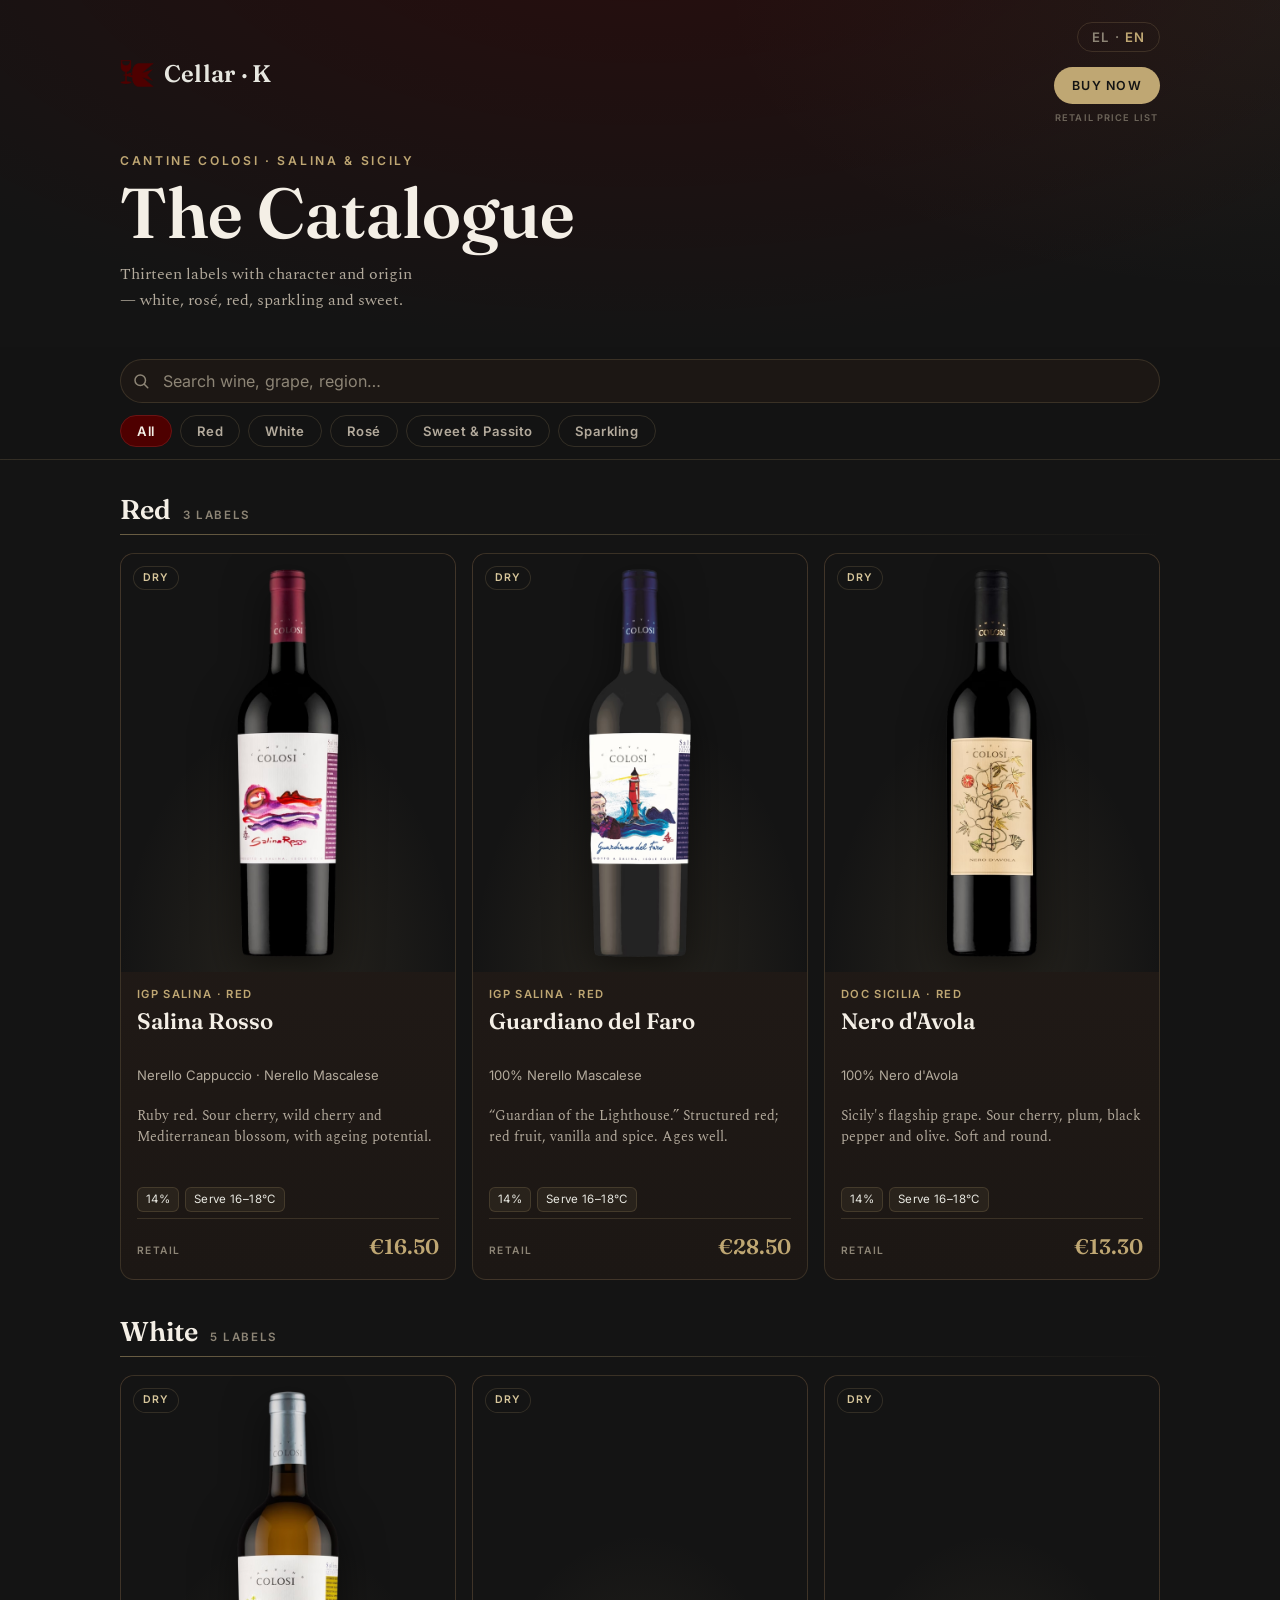
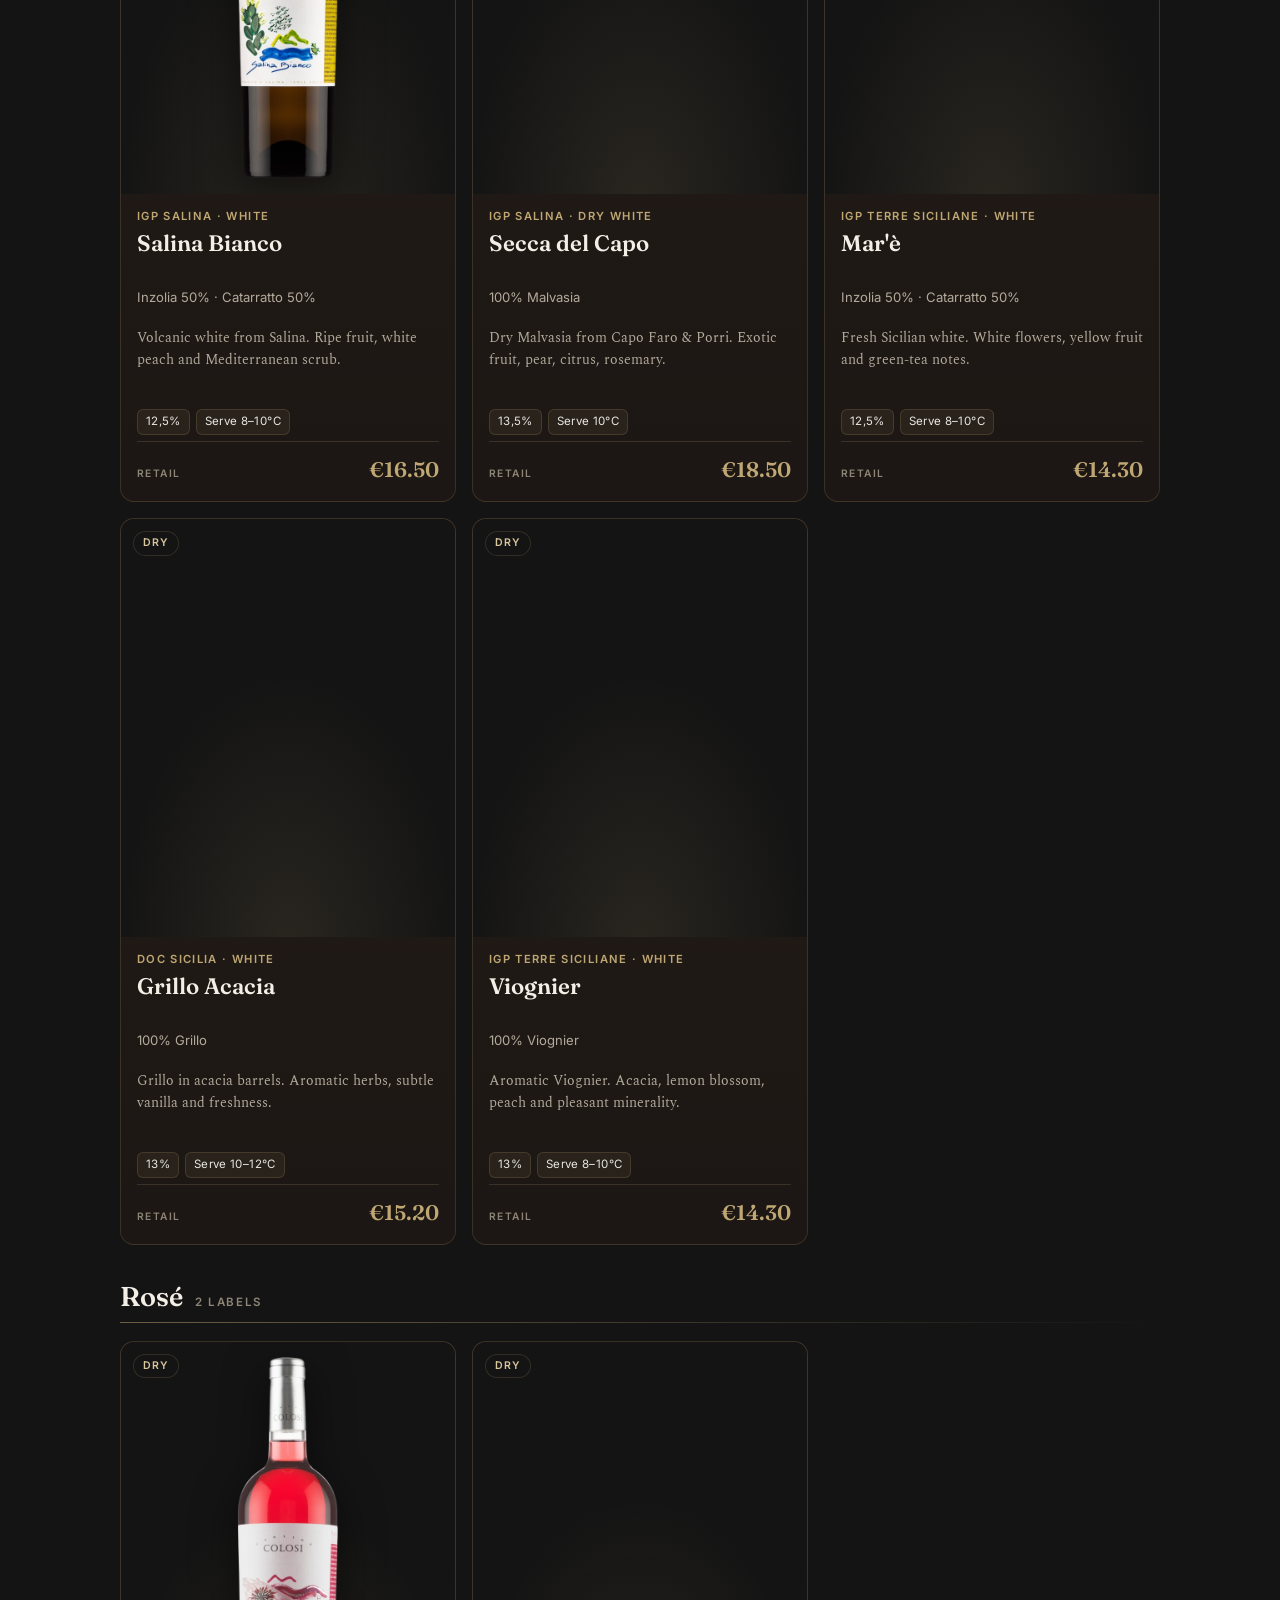
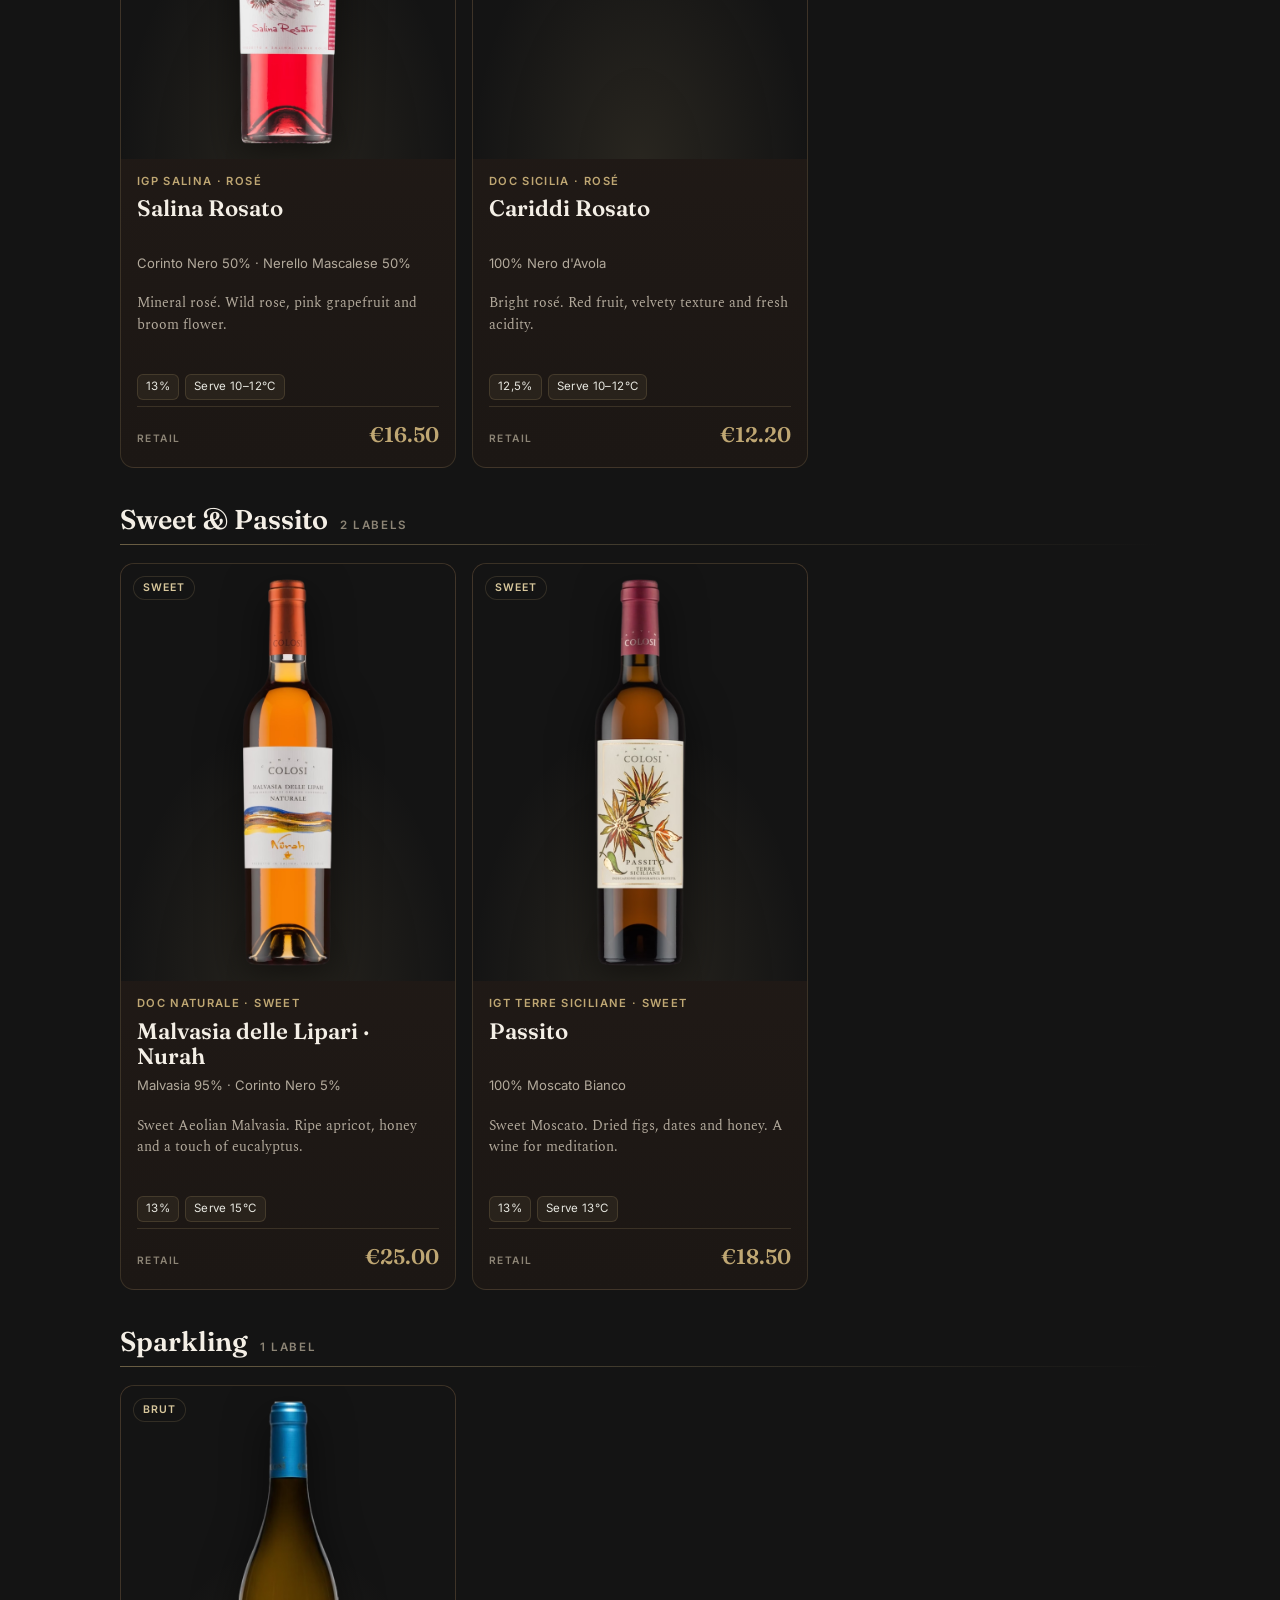
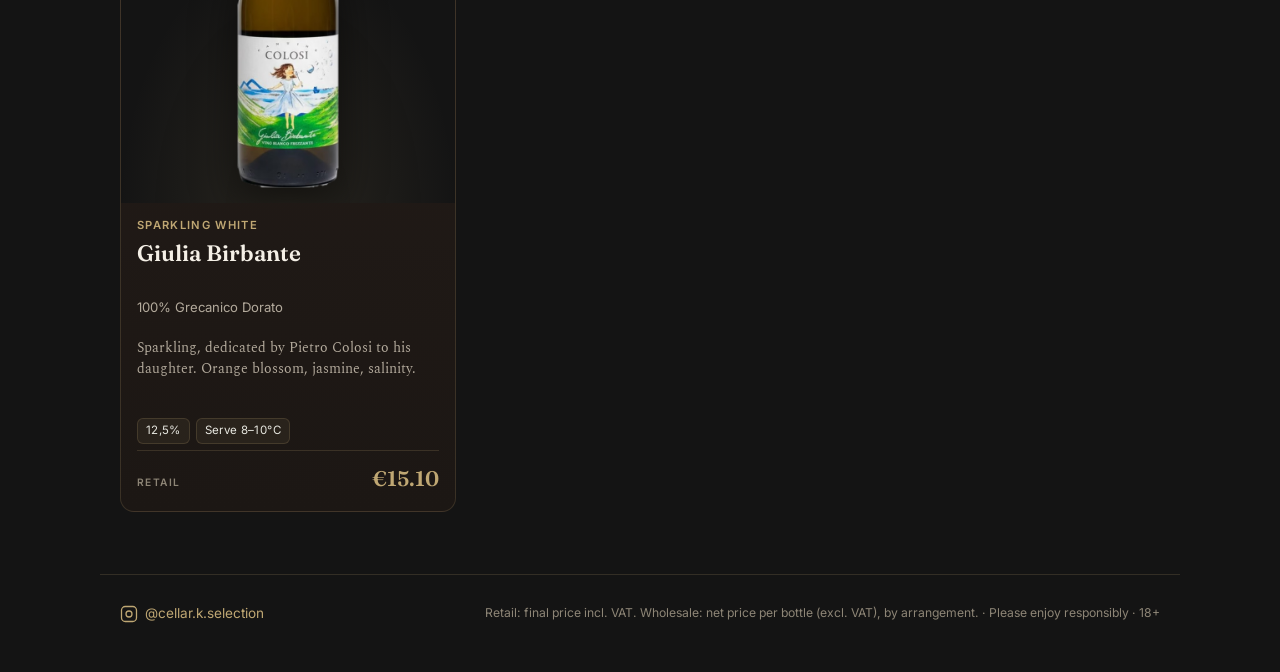
==== commit 54e01f08: "Reorder wine categories (red, white, rosé, sweet, sparkling); Greek "Παραγγελία" - Category display " ====
--- a/catalogue/index.html
+++ b/catalogue/index.html
@@ -27,7 +27,7 @@
           <span class="lang-sep">·</span>
           <span data-lang="en">EN</span>
         </button>
-        <a class="buy-now" id="buyNow" href="#" data-gr="Αγορά τώρα" data-en="Buy now" hidden>Αγορά τώρα</a>
+        <a class="buy-now" id="buyNow" href="#" data-gr="Παραγγελία" data-en="Buy now" hidden>Παραγγελία</a>
         <span class="hero-mode" id="hero-mode" hidden></span>
       </div>
     </div>
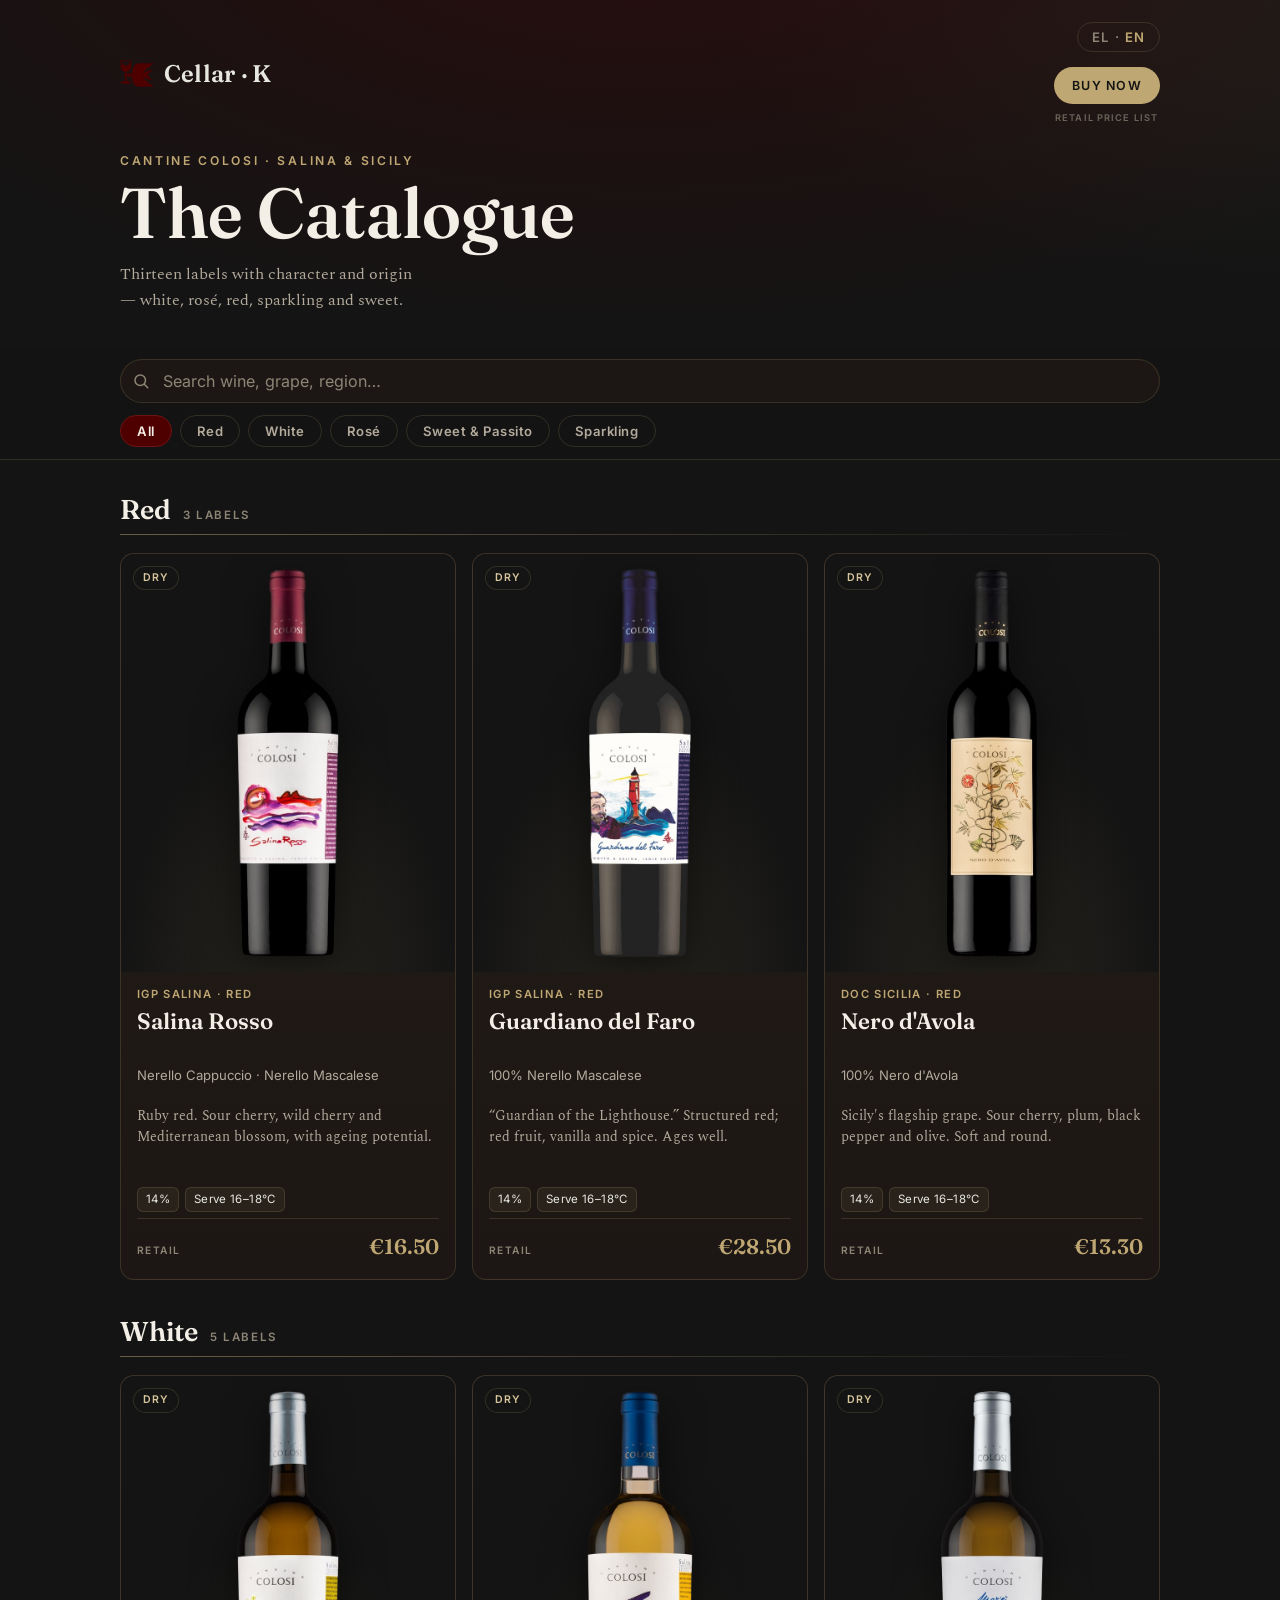
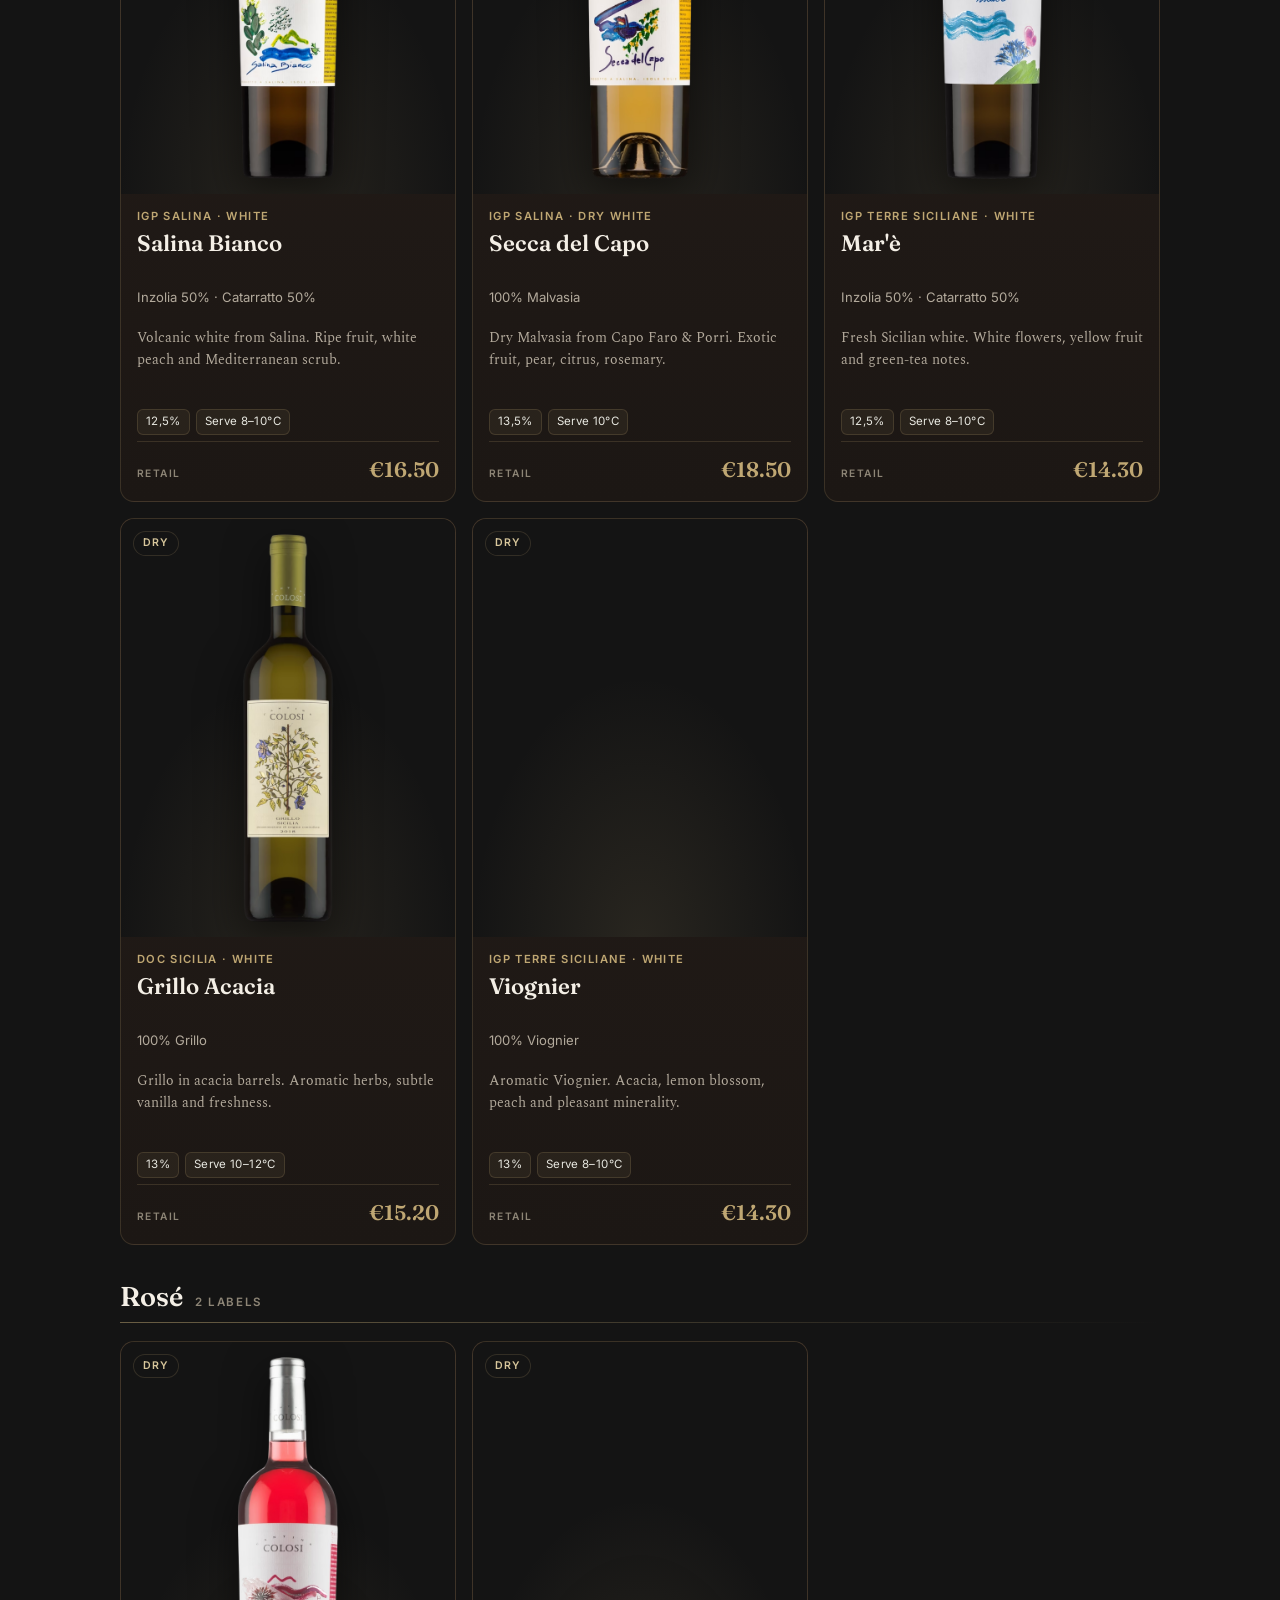
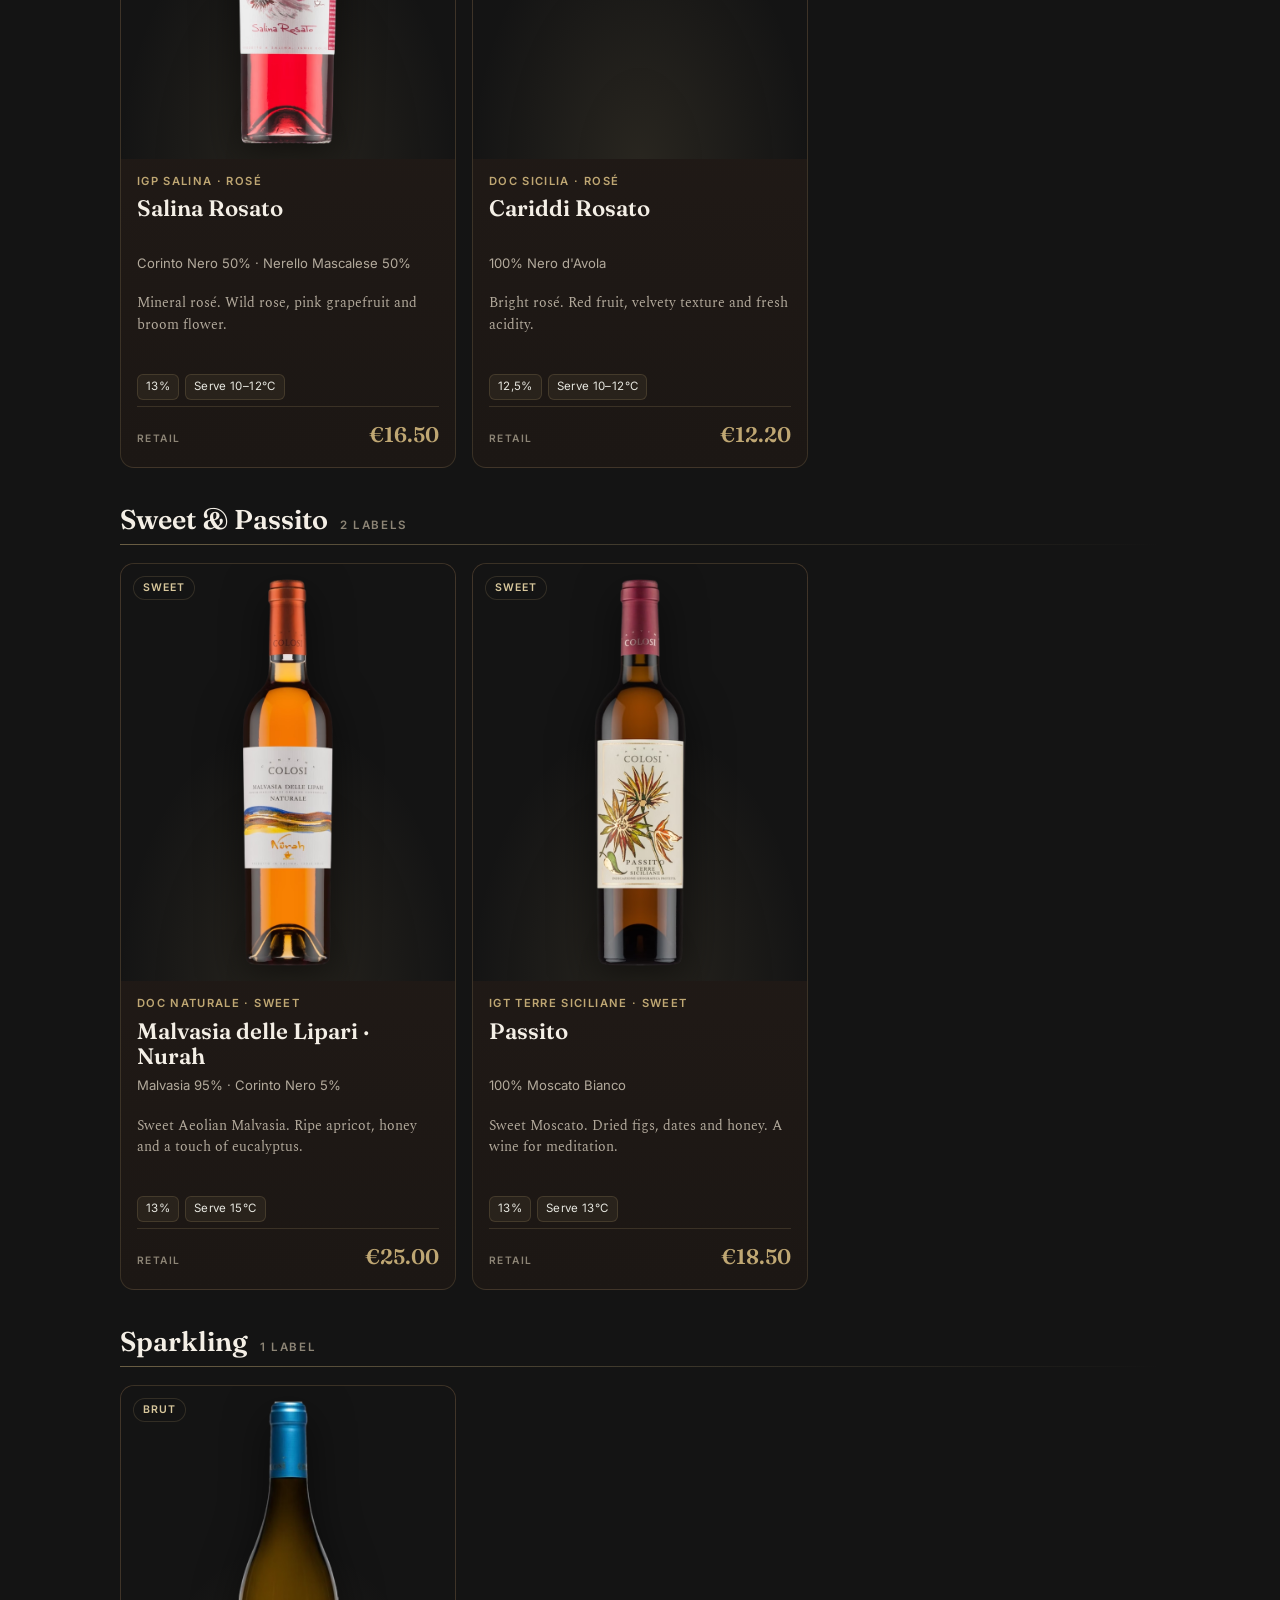
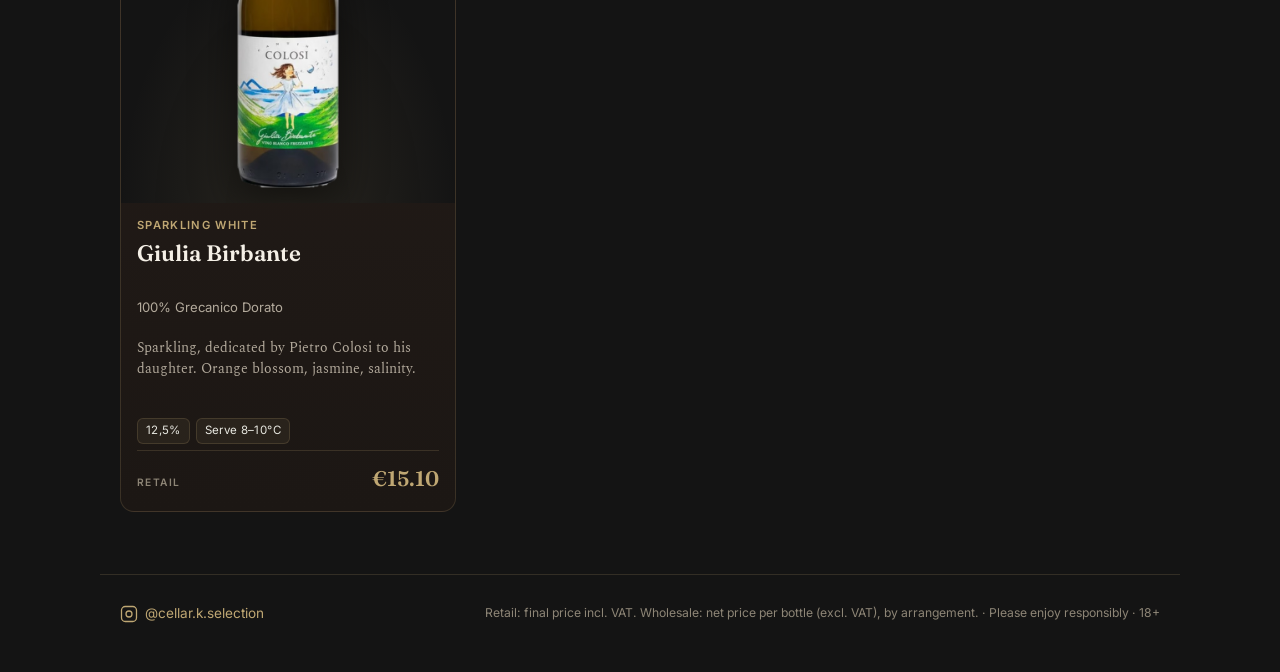
==== commit 06ac6e8d: "Cap order quantity at 500 per bottle; Greek CTA "Παραγγείλτε" - cart.js: hard cap of 500 per single " ====
--- a/catalogue/index.html
+++ b/catalogue/index.html
@@ -27,7 +27,7 @@
           <span class="lang-sep">·</span>
           <span data-lang="en">EN</span>
         </button>
-        <a class="buy-now" id="buyNow" href="#" data-gr="Παραγγελία" data-en="Buy now" hidden>Παραγγελία</a>
+        <a class="buy-now" id="buyNow" href="#" data-gr="Παραγγείλτε" data-en="Buy now" hidden>Παραγγείλτε</a>
         <span class="hero-mode" id="hero-mode" hidden></span>
       </div>
     </div>
